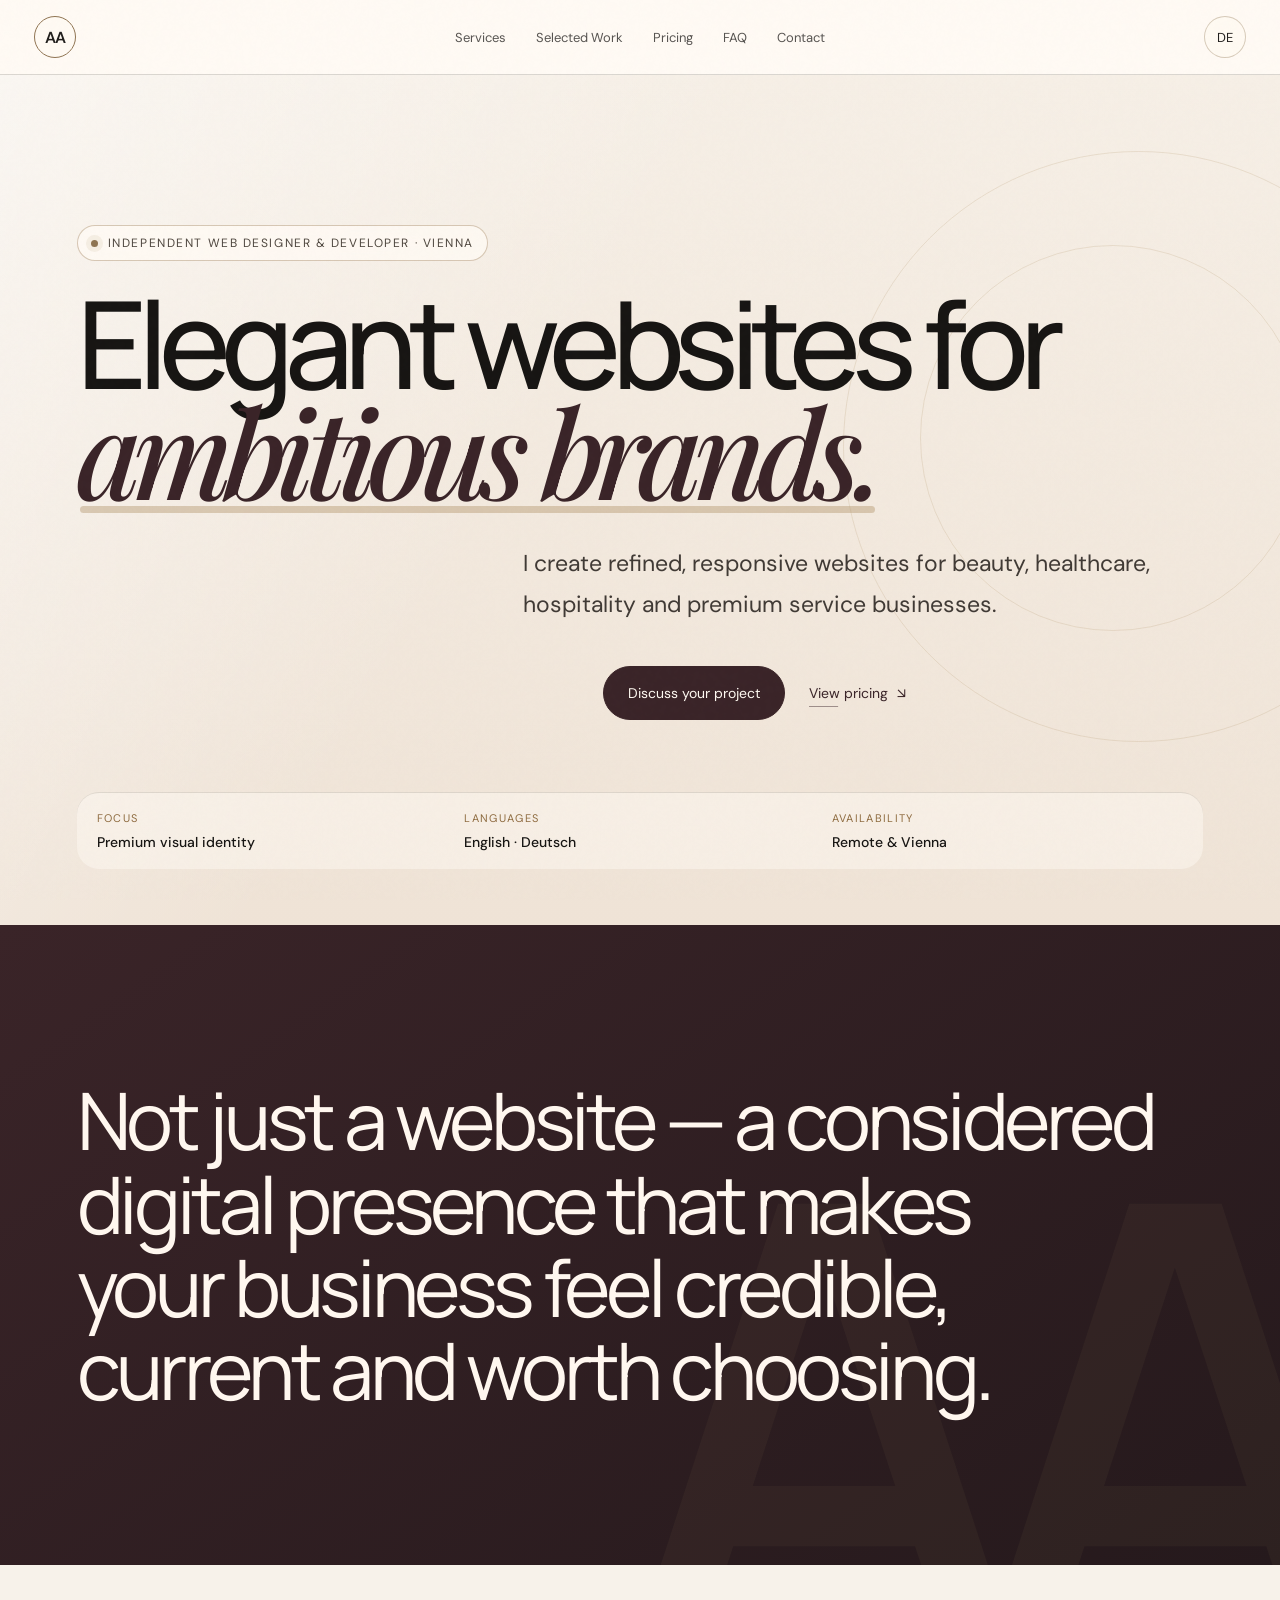
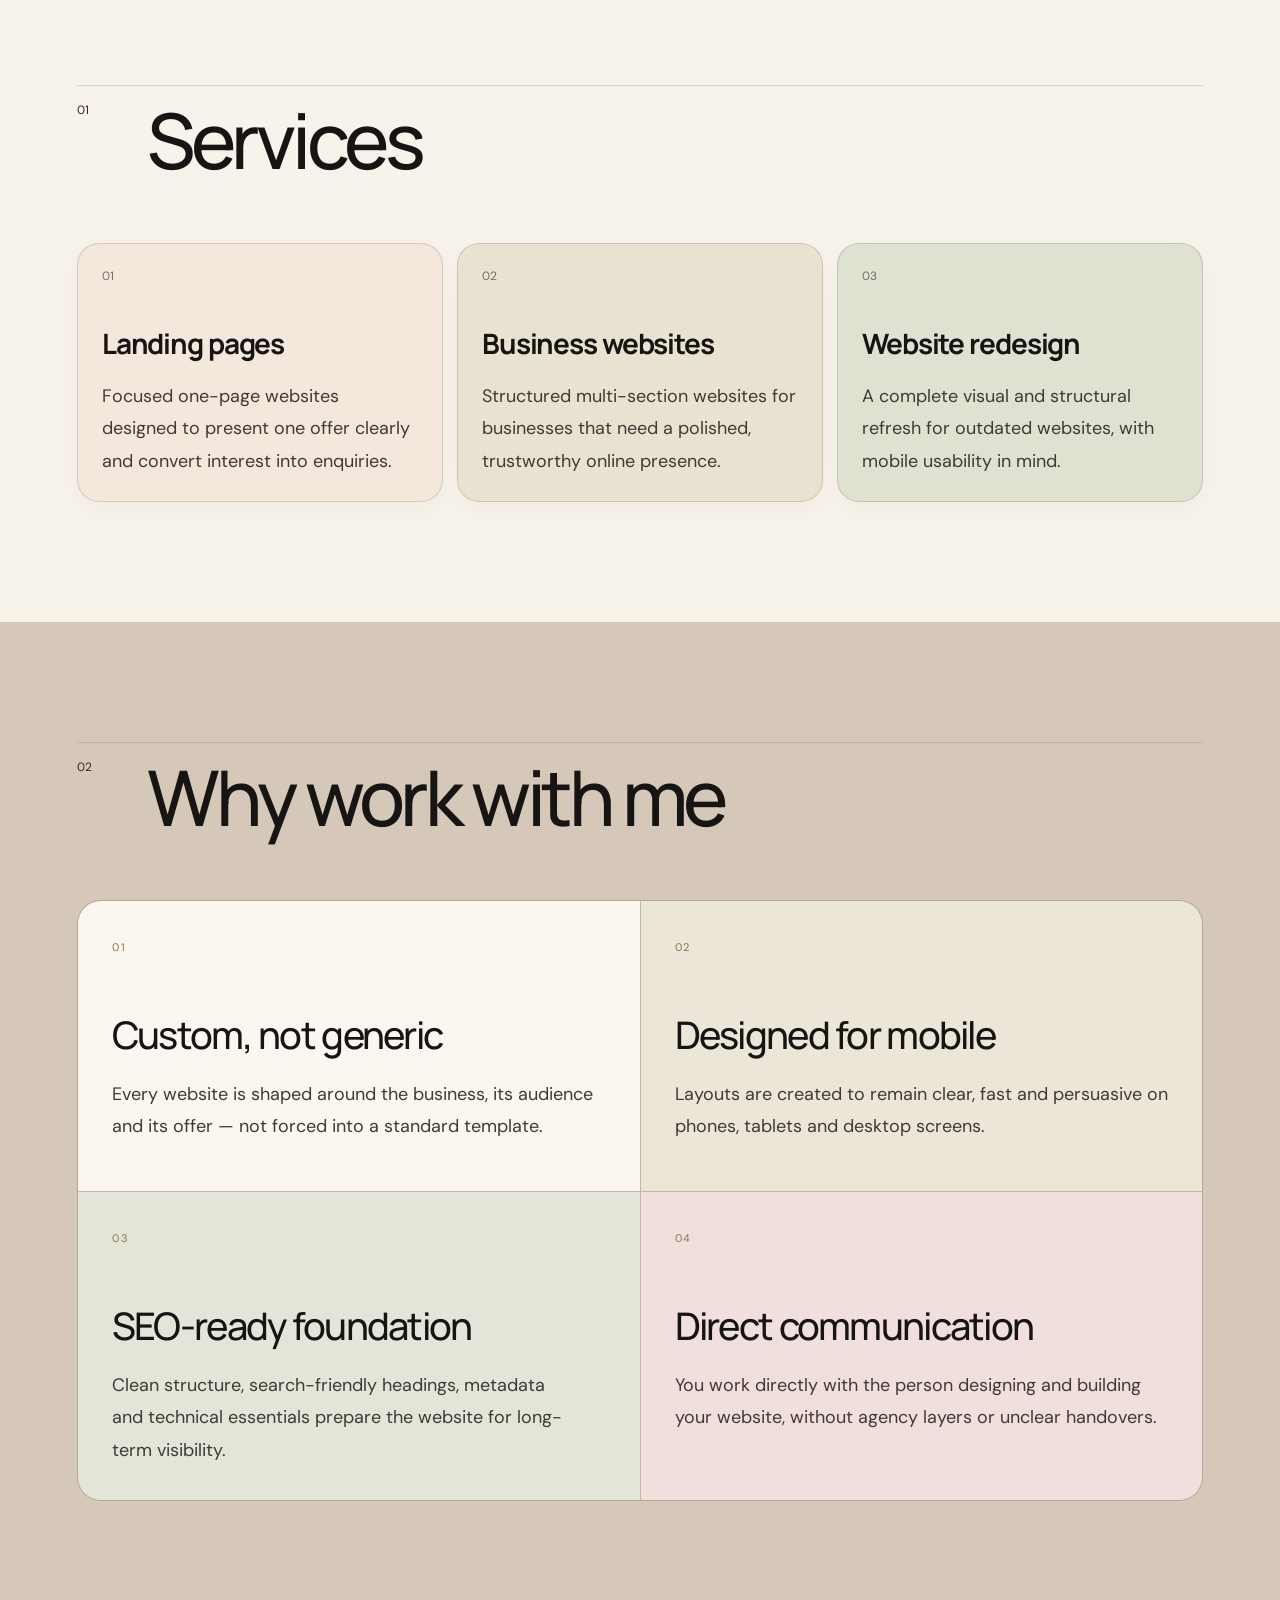
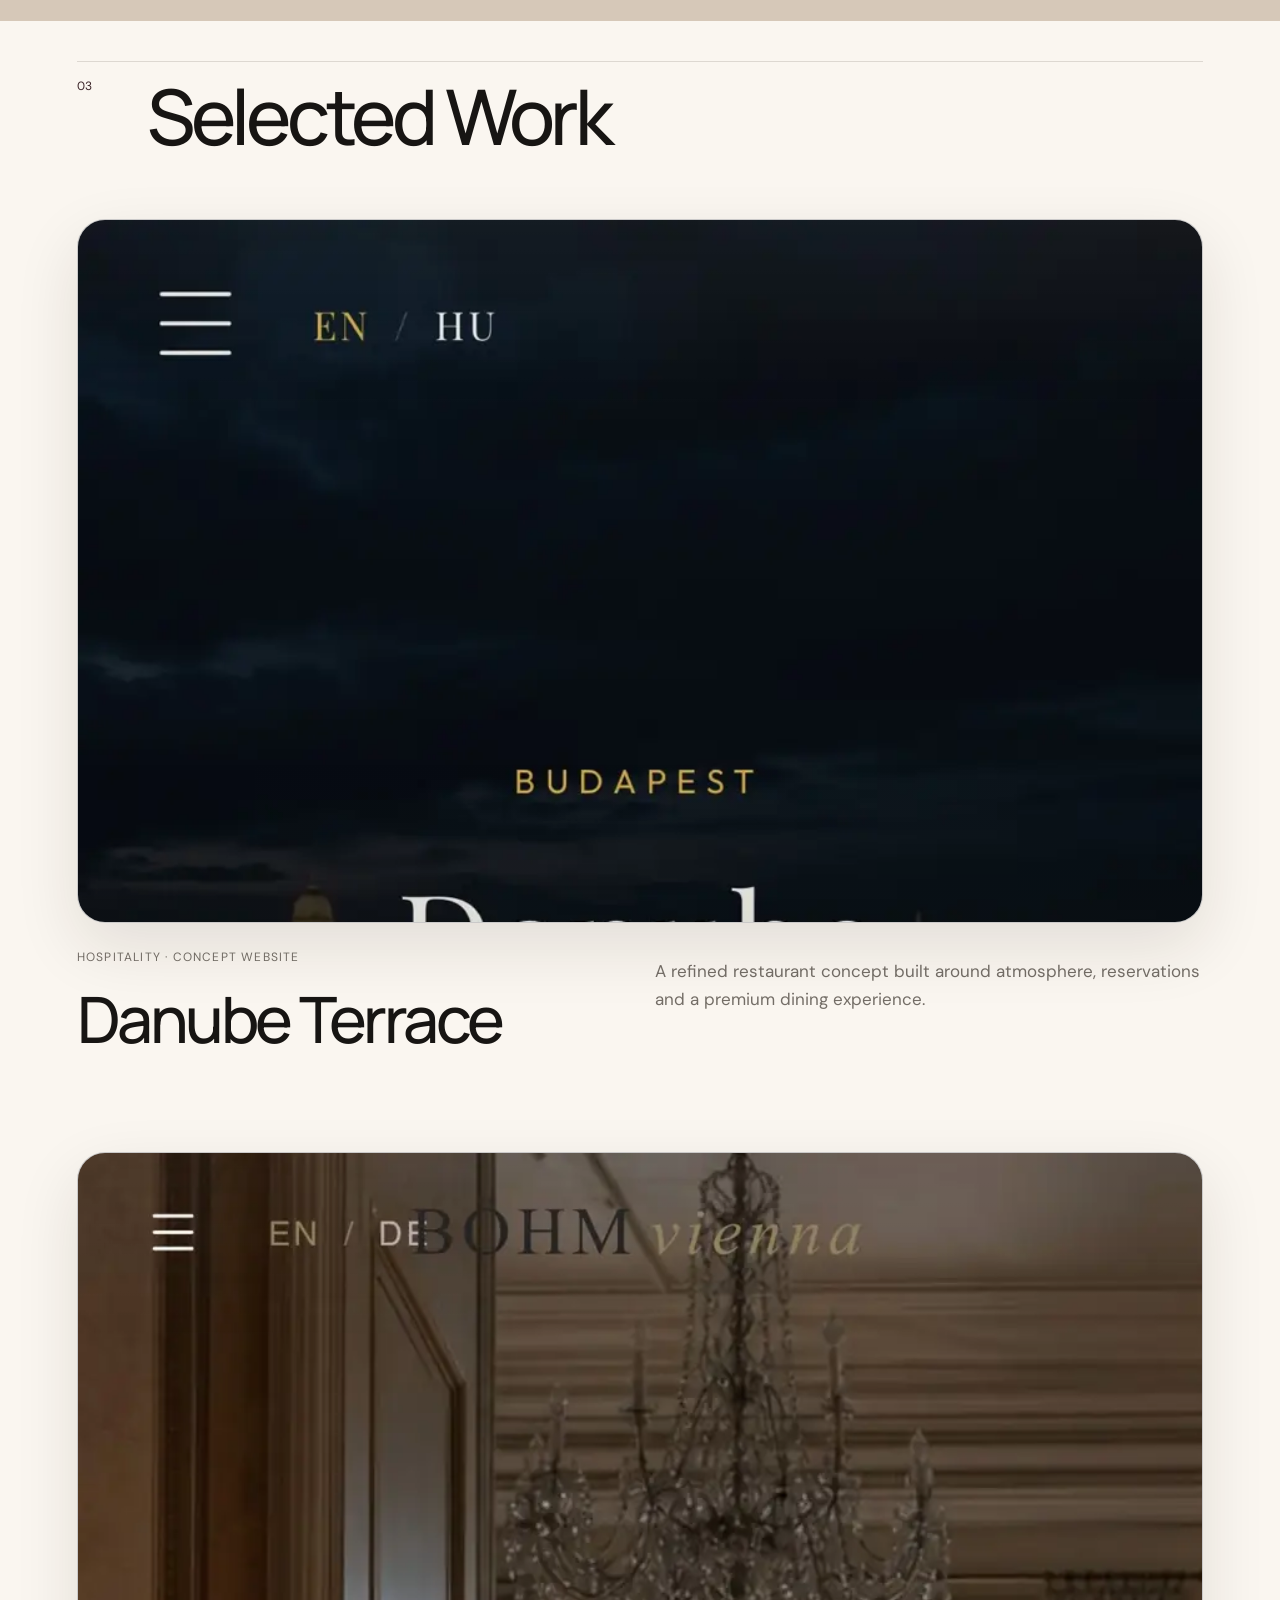
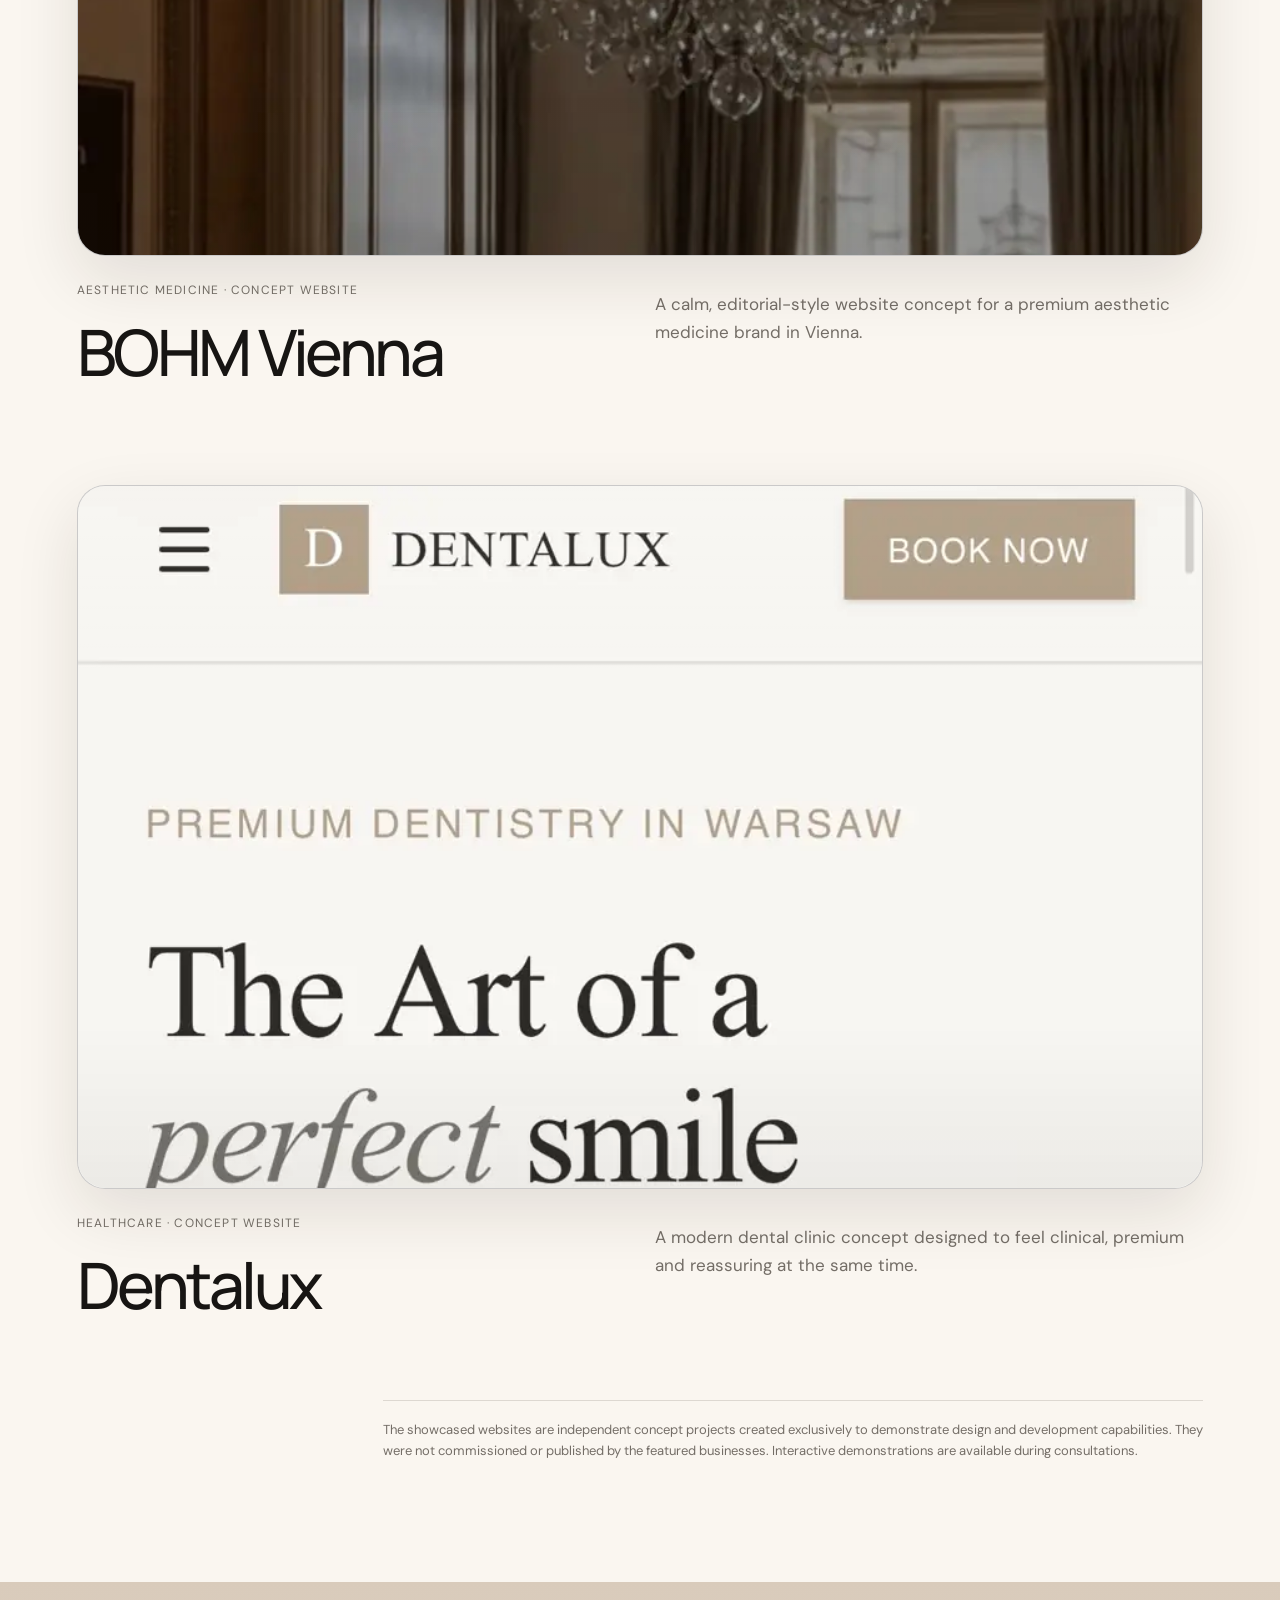
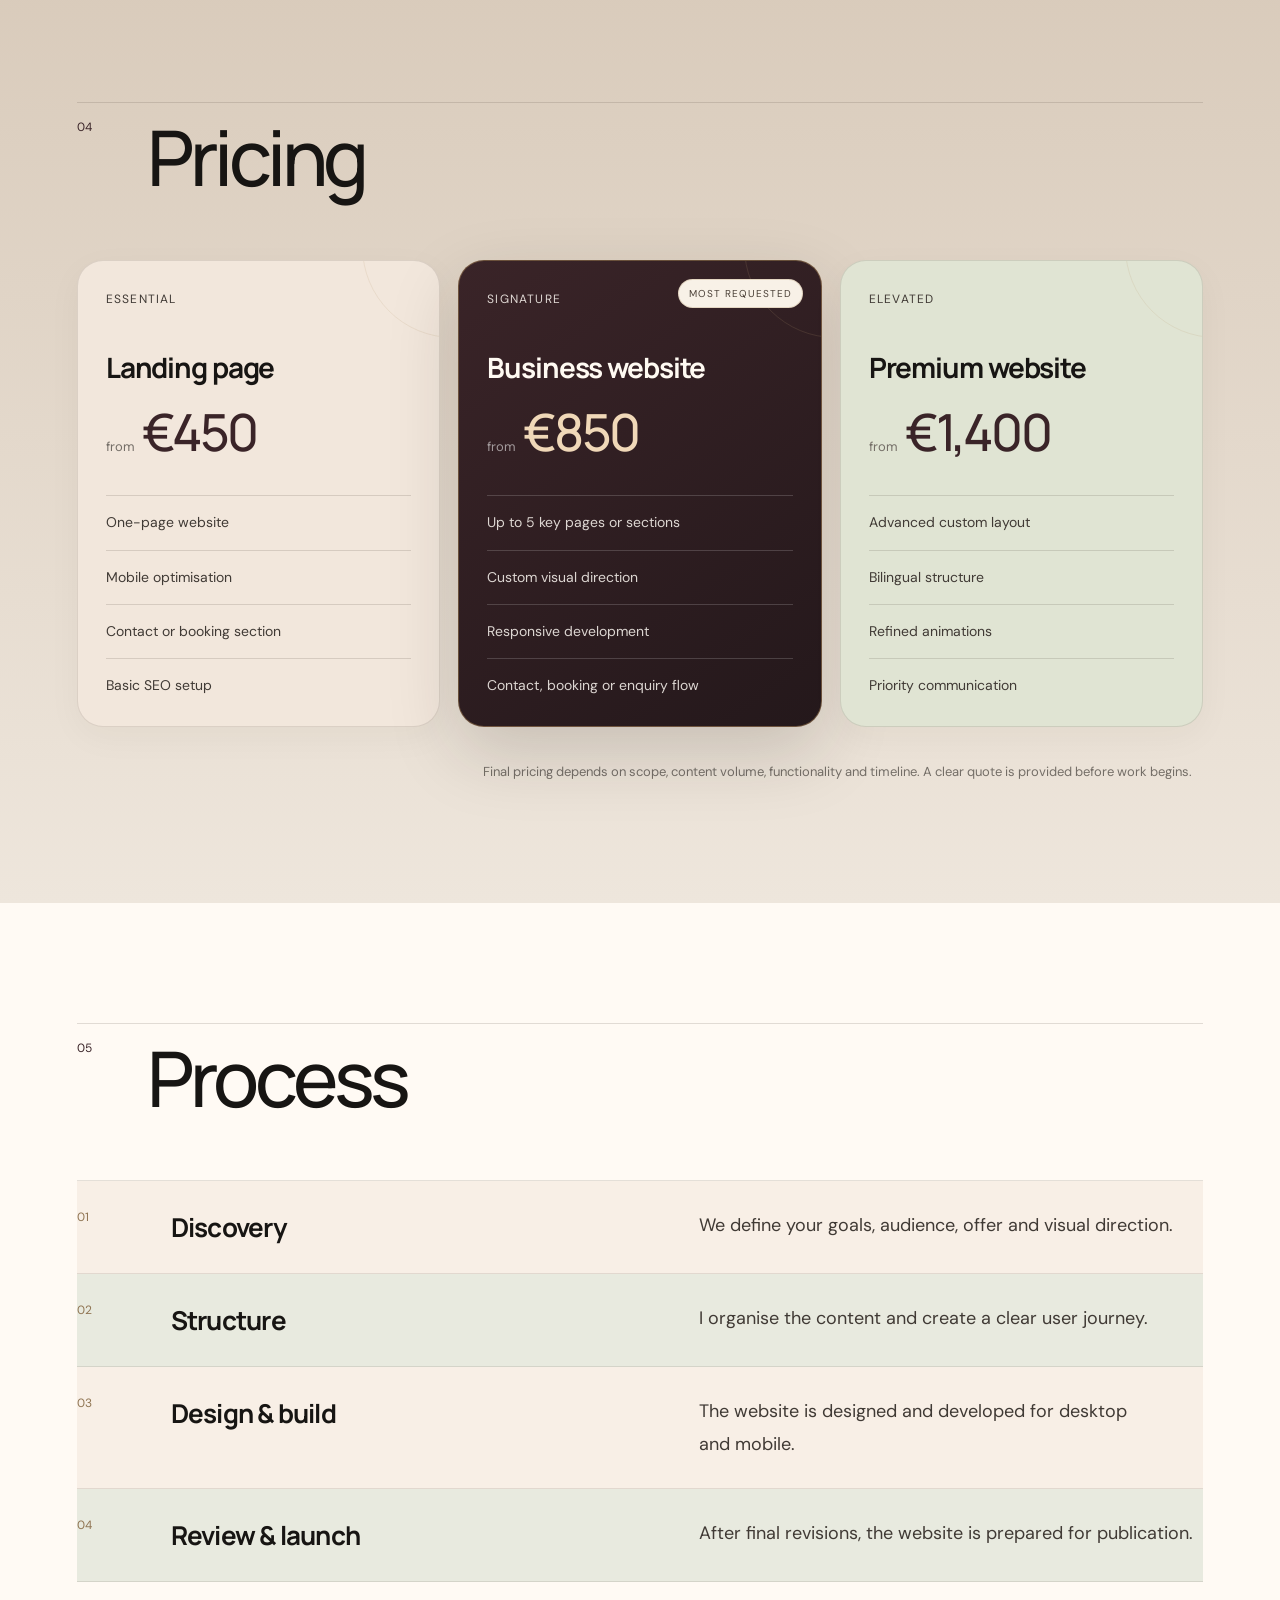
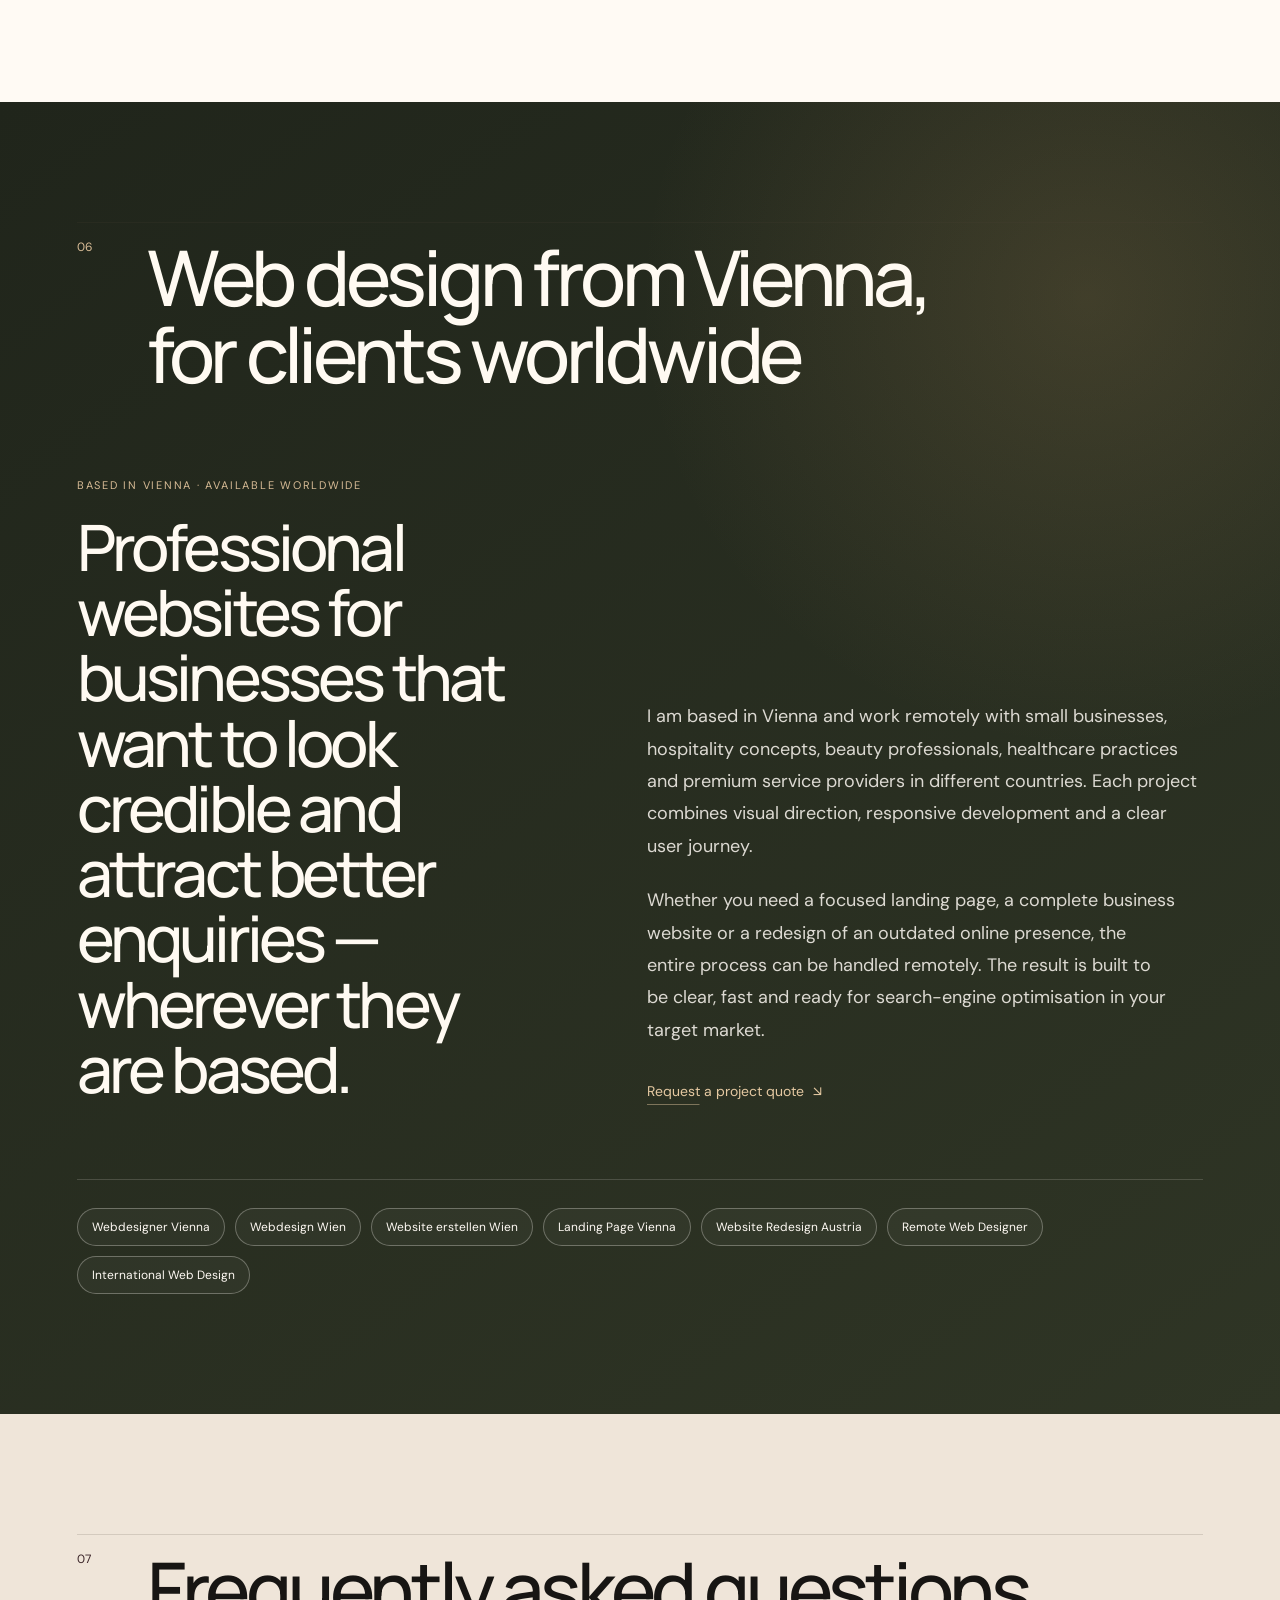
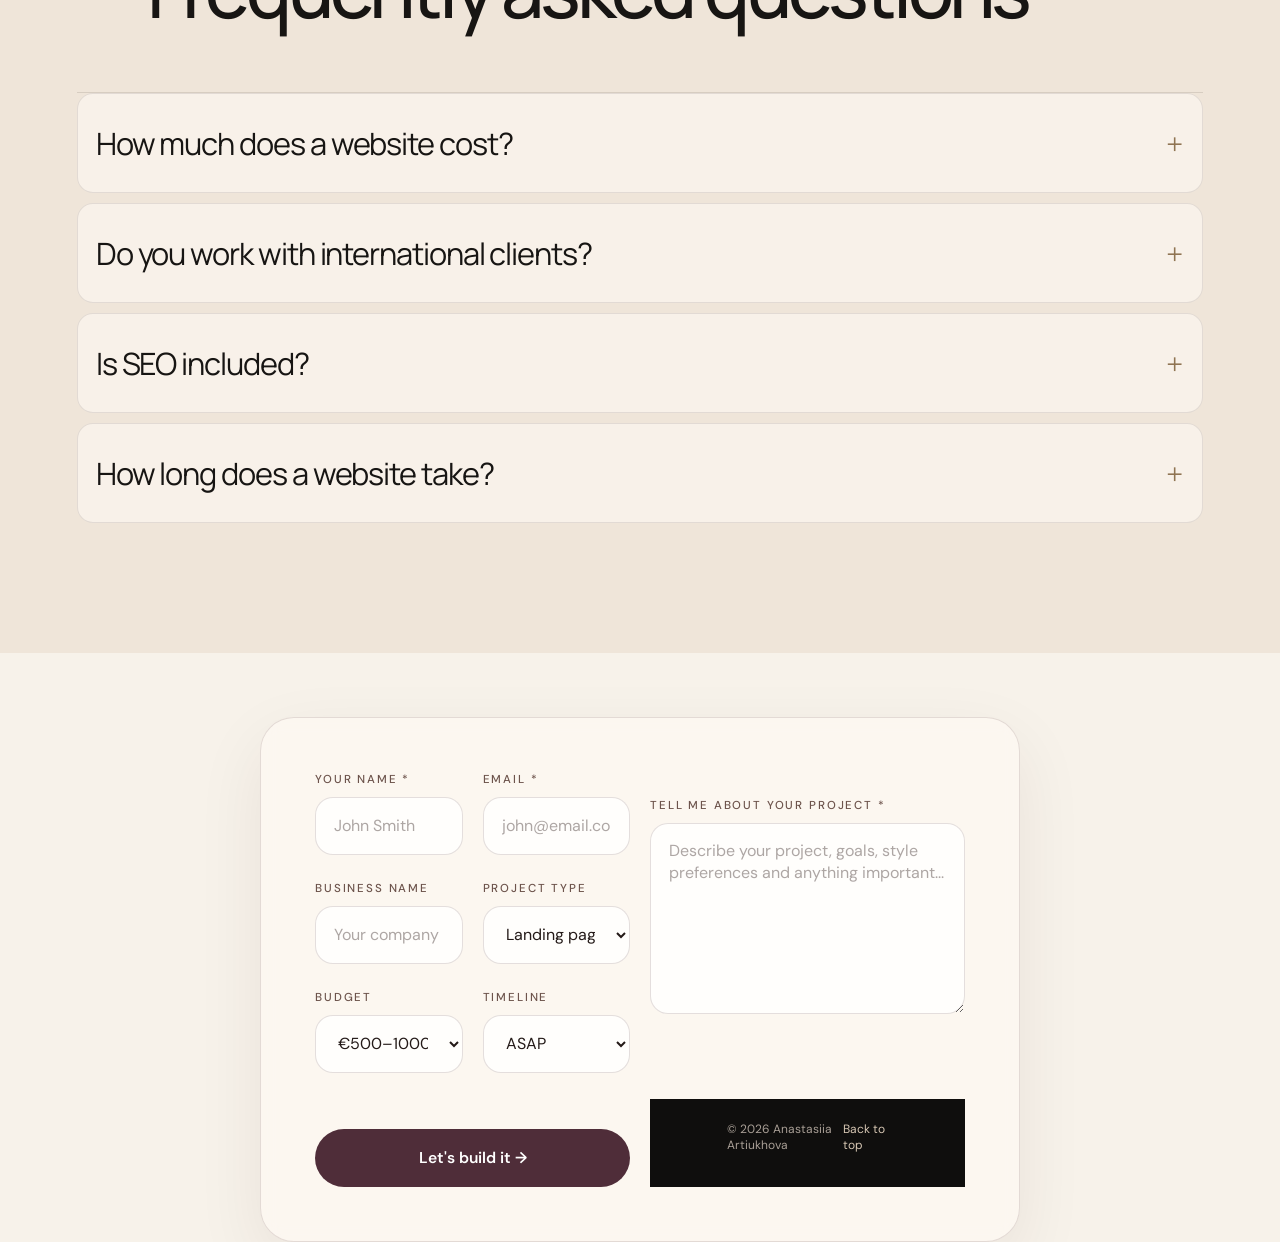
==== index.html @ 034c4f64 "Update favicon and apple-touch-icon links" ====
<!DOCTYPE html>
<html lang="en">
<head>
  <meta charset="UTF-8">
  <meta name="viewport" content="width=device-width, initial-scale=1.0">

  <title>Anastasiia Artiukhova — Web Designer & Developer</title>

  <meta
    name="description"
    content="Independent web designer and developer creating elegant landing pages, business websites and website redesigns for clients worldwide."
  >
  <link rel="canonical" href="https://anastasiiaartiukhova.com/">
   <link rel="icon" type="image/png" sizes="48x48" href="/C5405A5F-56C1-4DFD-A976-4DECEE183AC2.png">
<link rel="apple-touch-icon" sizes="180x180" href="/C5405A5F-56C1-4DFD-A976-4DECEE183AC2.png">
<meta property="og:type" content="website">
<meta property="og:url" content="https://anastasiiaartiukhova.com/">
<meta property="og:title" content="Anastasiia Artiukhova — Web Designer & Developer">
<meta property="og:description" content="Elegant websites for ambitious brands.">
<meta property="og:image" content="https://anastasiiaartiukhova.com/BA34025C-BF08-43CE-8E19-75D06B09D9A5.png">
<meta property="og:image:width" content="1200">
<meta property="og:image:height" content="630">

<meta name="twitter:card" content="summary_large_image">
<meta name="twitter:title" content="Anastasiia Artiukhova — Web Designer & Developer">
<meta name="twitter:description" content="Elegant websites for ambitious brands.">
<meta name="twitter:image" content="https://anastasiiaartiukhova.com/BA34025C-BF08-43CE-8E19-75D06B09D9A5.png">
  <!-- Google tag (gtag.js) -->
<script async src="https://www.googletagmanager.com/gtag/js?id=G-DL6DNPFMEH"></script>
<script>
  window.dataLayer = window.dataLayer || [];
  function gtag(){dataLayer.push(arguments);}
  gtag('js', new Date());

  gtag('config', 'G-DL6DNPFMEH');
</script>
  <script type="application/ld+json">
{
  "@context": "https://schema.org",
  "@type": "ProfessionalService",
  "name": "Anastasiia Artiukhova",
  "url": "https://anastasiiaartiukhova.com/",
  "image": "https://anastasiiaartiukhova.com/BA34025C-BF08-43CE-8E19-75D06B09D9A5.png",
  "description": "Independent web designer and developer creating elegant landing pages, business websites and website redesigns for clients worldwide.",
  "areaServed": [
    {
      "@type": "City",
      "name": "Vienna"
    },
    {
      "@type": "Country",
      "name": "Austria"
    },
    {
      "@type": "Place",
      "name": "Worldwide"
    }
  ],
  "serviceType": [
    "Web Design",
    "Web Development",
    "Landing Page Design",
    "Business Website Design",
    "Website Redesign"
  ],
  "sameAs": []
}
</script>
  <link rel="stylesheet" href="style.css">
</head>
<body>
  <div class="site-shell">
  <header class="topbar">
    <a class="brand" href="#top" aria-label="Back to top">AA</a>
    <nav class="nav" aria-label="Primary navigation">
      <a href="#services" data-en="Services" data-de="Leistungen">Services</a>
      <a href="#work" data-en="Selected Work" data-de="Ausgewählte Arbeiten">Selected Work</a>
      <a href="#pricing" data-en="Pricing" data-de="Preise">Pricing</a>
      <a class="nav-extra" href="#faq" data-en="FAQ" data-de="FAQ">FAQ</a>
      <a href="#contact" data-en="Contact" data-de="Kontakt">Contact</a>
    </nav>
    <button class="lang-switch" type="button" aria-label="Switch language">DE</button>
  </header>

  <main id="top">
    <section class="hero">
      <div class="hero-kicker"><span class="availability-dot" aria-hidden="true"></span><span data-en="Independent web designer & developer · Vienna" data-de="Unabhängige Webdesignerin & Entwicklerin · Wien">
        Independent web designer & developer · Vienna</span>
      </div>
      <h1>
        <span data-en="Elegant websites for" data-de="Elegante Websites für">Elegant websites for</span>
        <em data-en="ambitious brands." data-de="ambitionierte Marken.">ambitious brands.</em>
      </h1>
      <p class="hero-copy" data-en="I create refined, responsive websites for beauty, healthcare, hospitality and premium service businesses." data-de="Ich entwickle hochwertige, responsive Websites für Beauty, Gesundheit, Gastronomie und Premium-Dienstleistungen.">
        I create refined, responsive websites for beauty, healthcare, hospitality and premium service businesses.
      </p>
      <div class="hero-actions">
        <a class="button button-dark" href="https://wa.me/4368110832732" target="_blank" rel="noopener" data-en="Discuss your project" data-de="Projekt besprechen">Discuss your project</a>
        <a class="text-link" href="#pricing"><span data-en="View pricing" data-de="Preise ansehen">View pricing</span><span aria-hidden="true">↘</span></a>
      </div>

      <div class="hero-meta">
        <div><span data-en="Focus" data-de="Fokus">Focus</span><strong data-en="Premium visual identity" data-de="Premium-Markenauftritt">Premium visual identity</strong></div>
        <div><span data-en="Languages" data-de="Sprachen">Languages</span><strong>English · Deutsch</strong></div>
        <div><span data-en="Availability" data-de="Verfügbarkeit">Availability</span><strong data-en="Remote & Vienna" data-de="Remote & Wien">Remote & Vienna</strong></div>
      </div>
    </section>

    <section class="statement reveal">
      <p data-en="Not just a website — a considered digital presence that makes your business feel credible, current and worth choosing." data-de="Nicht nur eine Website – sondern ein durchdachter digitaler Auftritt, der Ihr Unternehmen glaubwürdig, modern und begehrenswert wirken lässt.">
        Not just a website — a considered digital presence that makes your business feel credible, current and worth choosing.
      </p>
    </section>

    <section id="services" class="section reveal">
      <div class="section-heading">
        <span>01</span>
        <h2 data-en="Services" data-de="Leistungen">Services</h2>
      </div>
      <div class="service-grid">
        <article>
          <div class="service-number">01</div>
          <h3 data-en="Landing pages" data-de="Landingpages">Landing pages</h3>
          <p data-en="Focused one-page websites designed to present one offer clearly and convert interest into enquiries." data-de="Fokussierte One-Page-Websites, die ein Angebot klar präsentieren und Interesse in Anfragen verwandeln.">
            Focused one-page websites designed to present one offer clearly and convert interest into enquiries.
          </p>
        </article>
        <article>
          <div class="service-number">02</div>
          <h3 data-en="Business websites" data-de="Unternehmenswebsites">Business websites</h3>
          <p data-en="Structured multi-section websites for businesses that need a polished, trustworthy online presence." data-de="Strukturierte Websites für Unternehmen, die einen professionellen und vertrauenswürdigen Online-Auftritt benötigen.">
            Structured multi-section websites for businesses that need a polished, trustworthy online presence.
          </p>
        </article>
        <article>
          <div class="service-number">03</div>
          <h3 data-en="Website redesign" data-de="Website-Redesign">Website redesign</h3>
          <p data-en="A complete visual and structural refresh for outdated websites, with mobile usability in mind." data-de="Eine vollständige visuelle und strukturelle Überarbeitung veralteter Websites – mit Fokus auf mobile Nutzung.">
            A complete visual and structural refresh for outdated websites, with mobile usability in mind.
          </p>
        </article>
      </div>
    </section>


    <section id="why" class="section trust-section reveal">
      <div class="section-heading">
        <span>02</span>
        <h2 data-en="Why work with me" data-de="Warum mit mir arbeiten">Why work with me</h2>
      </div>
      <div class="trust-grid">
        <article>
          <span>01</span>
          <h3 data-en="Custom, not generic" data-de="Individuell statt austauschbar">Custom, not generic</h3>
          <p data-en="Every website is shaped around the business, its audience and its offer — not forced into a standard template." data-de="Jede Website wird auf das Unternehmen, seine Zielgruppe und sein Angebot abgestimmt – statt in ein Standard-Template gepresst.">Every website is shaped around the business, its audience and its offer — not forced into a standard template.</p>
        </article>
        <article>
          <span>02</span>
          <h3 data-en="Designed for mobile" data-de="Für Mobilgeräte entwickelt">Designed for mobile</h3>
          <p data-en="Layouts are created to remain clear, fast and persuasive on phones, tablets and desktop screens." data-de="Layouts bleiben auf Smartphone, Tablet und Desktop klar, schnell und überzeugend.">Layouts are created to remain clear, fast and persuasive on phones, tablets and desktop screens.</p>
        </article>
        <article>
          <span>03</span>
          <h3 data-en="SEO-ready foundation" data-de="SEO-fähige Grundlage">SEO-ready foundation</h3>
          <p data-en="Clean structure, search-friendly headings, metadata and technical essentials prepare the website for long-term visibility." data-de="Klare Struktur, suchfreundliche Überschriften, Metadaten und technische Grundlagen bereiten die Website auf langfristige Sichtbarkeit vor.">Clean structure, search-friendly headings, metadata and technical essentials prepare the website for long-term visibility.</p>
        </article>
        <article>
          <span>04</span>
          <h3 data-en="Direct communication" data-de="Direkte Kommunikation">Direct communication</h3>
          <p data-en="You work directly with the person designing and building your website, without agency layers or unclear handovers." data-de="Sie arbeiten direkt mit der Person, die Ihre Website gestaltet und entwickelt – ohne Agenturwege oder unklare Übergaben.">You work directly with the person designing and building your website, without agency layers or unclear handovers.</p>
        </article>
      </div>
    </section>

    <section id="work" class="section projects-section reveal">
      <div class="section-heading">
        <span>03</span>
        <h2 data-en="Selected Work" data-de="Ausgewählte Arbeiten">Selected Work</h2>
      </div>

      <div class="project-list">
        <article class="project-card">
          <div class="project-image">
            <img src="[data-uri]" alt="Danube Terrace concept website preview" loading="lazy">
          </div>
          <div class="project-info">
            <div>
              <p class="project-type" data-en="Hospitality · Concept website" data-de="Gastronomie · Konzeptwebsite">Hospitality · Concept website</p>
              <h3>Danube Terrace</h3>
            </div>
            <p data-en="A refined restaurant concept built around atmosphere, reservations and a premium dining experience." data-de="Ein elegantes Restaurantkonzept mit Fokus auf Atmosphäre, Reservierungen und ein hochwertiges Gastronomieerlebnis.">
              A refined restaurant concept built around atmosphere, reservations and a premium dining experience.
            </p>
          </div>
        </article>

        <article class="project-card">
          <div class="project-image">
            <img src="[data-uri]" alt="BOHM Vienna concept website preview" loading="lazy">
          </div>
          <div class="project-info">
            <div>
              <p class="project-type" data-en="Aesthetic medicine · Concept website" data-de="Ästhetische Medizin · Konzeptwebsite">Aesthetic medicine · Concept website</p>
              <h3>BOHM Vienna</h3>
            </div>
            <p data-en="A calm, editorial-style website concept for a premium aesthetic medicine brand in Vienna." data-de="Ein ruhiges, redaktionelles Website-Konzept für eine Premium-Marke im Bereich ästhetische Medizin in Wien.">
              A calm, editorial-style website concept for a premium aesthetic medicine brand in Vienna.
            </p>
          </div>
        </article>

        <article class="project-card">
          <div class="project-image">
            <img src="[data-uri]" alt="Dentalux concept website preview" loading="lazy">
          </div>
          <div class="project-info">
            <div>
              <p class="project-type" data-en="Healthcare · Concept website" data-de="Gesundheit · Konzeptwebsite">Healthcare · Concept website</p>
              <h3>Dentalux</h3>
            </div>
            <p data-en="A modern dental clinic concept designed to feel clinical, premium and reassuring at the same time." data-de="Ein modernes Zahnklinik-Konzept, das zugleich professionell, hochwertig und vertrauenswürdig wirkt.">
              A modern dental clinic concept designed to feel clinical, premium and reassuring at the same time.
            </p>
          </div>
        </article>
      </div>

      <p class="concept-note" data-en="The showcased websites are independent concept projects created exclusively to demonstrate design and development capabilities. They were not commissioned or published by the featured businesses. Interactive demonstrations are available during consultations." data-de="Die gezeigten Websites sind unabhängige Konzeptprojekte, die ausschließlich zur Demonstration von Design- und Entwicklungsfähigkeiten erstellt wurden. Sie wurden weder von den dargestellten Unternehmen beauftragt noch veröffentlicht. Interaktive Demonstrationen sind im Beratungsgespräch verfügbar.">
        The showcased websites are independent concept projects created exclusively to demonstrate design and development capabilities. They were not commissioned or published by the featured businesses. Interactive demonstrations are available during consultations.
      </p>
    </section>

    <section id="pricing" class="section pricing-section reveal">
      <div class="section-heading">
        <span>04</span>
        <h2 data-en="Pricing" data-de="Preise">Pricing</h2>
      </div>
      <div class="pricing-grid">
        <article class="price-card">
          <p data-en="Essential" data-de="Essential">Essential</p>
          <h3 data-en="Landing page" data-de="Landingpage">Landing page</h3>
          <div class="price"><span data-en="from" data-de="ab">from</span> <strong>€450</strong></div>
          <ul>
            <li data-en="One-page website" data-de="One-Page-Website">One-page website</li>
            <li data-en="Mobile optimisation" data-de="Mobile Optimierung">Mobile optimisation</li>
            <li data-en="Contact or booking section" data-de="Kontakt- oder Buchungsbereich">Contact or booking section</li>
            <li data-en="Basic SEO setup" data-de="Grundlegende SEO-Einrichtung">Basic SEO setup</li>
          </ul>
        </article>

        <article class="price-card featured">
          <div class="recommended" data-en="Most requested" data-de="Am beliebtesten">Most requested</div>
          <p data-en="Signature" data-de="Signature">Signature</p>
          <h3 data-en="Business website" data-de="Unternehmenswebsite">Business website</h3>
          <div class="price"><span data-en="from" data-de="ab">from</span> <strong>€850</strong></div>
          <ul>
            <li data-en="Up to 5 key pages or sections" data-de="Bis zu 5 Hauptseiten oder Bereiche">Up to 5 key pages or sections</li>
            <li data-en="Custom visual direction" data-de="Individuelle visuelle Gestaltung">Custom visual direction</li>
            <li data-en="Responsive development" data-de="Responsive Entwicklung">Responsive development</li>
            <li data-en="Contact, booking or enquiry flow" data-de="Kontakt-, Buchungs- oder Anfrageprozess">Contact, booking or enquiry flow</li>
          </ul>
        </article>

        <article class="price-card">
          <p data-en="Elevated" data-de="Elevated">Elevated</p>
          <h3 data-en="Premium website" data-de="Premium-Website">Premium website</h3>
          <div class="price"><span data-en="from" data-de="ab">from</span> <strong>€1,400</strong></div>
          <ul>
            <li data-en="Advanced custom layout" data-de="Fortgeschrittenes individuelles Layout">Advanced custom layout</li>
            <li data-en="Bilingual structure" data-de="Zweisprachige Struktur">Bilingual structure</li>
            <li data-en="Refined animations" data-de="Hochwertige Animationen">Refined animations</li>
            <li data-en="Priority communication" data-de="Priorisierte Kommunikation">Priority communication</li>
          </ul>
        </article>
      </div>
      <p class="pricing-note" data-en="Final pricing depends on scope, content volume, functionality and timeline. A clear quote is provided before work begins." data-de="Der endgültige Preis hängt von Umfang, Inhaltsmenge, Funktionen und Zeitplan ab. Vor Projektbeginn erhalten Sie ein klares Angebot.">
        Final pricing depends on scope, content volume, functionality and timeline. A clear quote is provided before work begins.
      </p>
    </section>

    <section class="section process-section reveal">
      <div class="section-heading">
        <span>05</span>
        <h2 data-en="Process" data-de="Ablauf">Process</h2>
      </div>
      <div class="process-list">
        <div><span>01</span><h3 data-en="Discovery" data-de="Kennenlernen">Discovery</h3><p data-en="We define your goals, audience, offer and visual direction." data-de="Wir definieren Ziele, Zielgruppe, Angebot und visuelle Richtung.">We define your goals, audience, offer and visual direction.</p></div>
        <div><span>02</span><h3 data-en="Structure" data-de="Struktur">Structure</h3><p data-en="I organise the content and create a clear user journey." data-de="Ich strukturiere die Inhalte und entwickle eine klare Nutzerführung.">I organise the content and create a clear user journey.</p></div>
        <div><span>03</span><h3 data-en="Design & build" data-de="Design & Umsetzung">Design & build</h3><p data-en="The website is designed and developed for desktop and mobile." data-de="Die Website wird für Desktop und Mobile gestaltet und umgesetzt.">The website is designed and developed for desktop and mobile.</p></div>
        <div><span>04</span><h3 data-en="Review & launch" data-de="Abstimmung & Launch">Review & launch</h3><p data-en="After final revisions, the website is prepared for publication." data-de="Nach den finalen Anpassungen wird die Website zur Veröffentlichung vorbereitet.">After final revisions, the website is prepared for publication.</p></div>
      </div>
    </section>


    <section id="vienna" class="section local-seo-section reveal">
      <div class="section-heading">
        <span>06</span>
        <h2 data-en="Web design from Vienna, for clients worldwide" data-de="Webdesign aus Wien – für Kunden weltweit">Web design from Vienna, for clients worldwide</h2>
      </div>
      <div class="local-seo-layout">
        <div class="local-seo-intro">
          <p class="eyebrow" data-en="Based in Vienna · Available worldwide" data-de="In Wien ansässig · Weltweit verfügbar">Based in Vienna · Available worldwide</p>
          <h3 data-en="Professional websites for businesses that want to look credible and attract better enquiries — wherever they are based." data-de="Professionelle Websites für Unternehmen, die glaubwürdig auftreten und bessere Anfragen gewinnen möchten – unabhängig vom Standort.">Professional websites for businesses that want to look credible and attract better enquiries — wherever they are based.</h3>
        </div>
        <div class="local-seo-copy">
          <p data-en="I am based in Vienna and work remotely with small businesses, hospitality concepts, beauty professionals, healthcare practices and premium service providers in different countries. Each project combines visual direction, responsive development and a clear user journey." data-de="Ich bin in Wien ansässig und arbeite remote mit kleinen Unternehmen, Gastronomiekonzepten, Beauty-Professionals, Gesundheitspraxen und hochwertigen Dienstleistern in verschiedenen Ländern. Jedes Projekt verbindet visuelle Gestaltung, responsive Entwicklung und eine klare Nutzerführung.">I am based in Vienna and work remotely with small businesses, hospitality concepts, beauty professionals, healthcare practices and premium service providers in different countries. Each project combines visual direction, responsive development and a clear user journey.</p>
          <p data-en="Whether you need a focused landing page, a complete business website or a redesign of an outdated online presence, the entire process can be handled remotely. The result is built to be clear, fast and ready for search-engine optimisation in your target market." data-de="Ob fokussierte Landingpage, vollständige Unternehmenswebsite oder Redesign eines veralteten Online-Auftritts: Der gesamte Prozess kann remote umgesetzt werden. Das Ergebnis wird klar, schnell und für Suchmaschinenoptimierung in Ihrem Zielmarkt vorbereitet.">Whether you need a focused landing page, a complete business website or a redesign of an outdated online presence, the entire process can be handled remotely. The result is built to be clear, fast and ready for search-engine optimisation in your target market.</p>
          <a class="text-link local-link" href="#contact"><span data-en="Request a project quote" data-de="Projektangebot anfragen">Request a project quote</span><span aria-hidden="true">↘</span></a>
        </div>
      </div>
      <div class="keyword-services" aria-label="Web design services in Vienna">
        <span>Webdesigner Vienna</span>
        <span>Webdesign Wien</span>
        <span>Website erstellen Wien</span>
        <span>Landing Page Vienna</span>
        <span>Website Redesign Austria</span>
        <span>Remote Web Designer</span>
        <span>International Web Design</span>
      </div>
    </section>


    <section id="faq" class="section faq-section reveal">
      <div class="section-heading">
        <span>07</span>
        <h2 data-en="Frequently asked questions" data-de="Häufige Fragen">Frequently asked questions</h2>
      </div>
      <div class="faq-list">
        <details>
          <summary data-en="How much does a website cost?" data-de="Wie viel kostet eine Website?">How much does a website cost?</summary>
          <p data-en="A focused landing page starts from €450, a business website from €850 and a more advanced premium website from €1,400. The final quote depends on content, functionality and timeline." data-de="Eine fokussierte Landingpage beginnt bei 450 €, eine Unternehmenswebsite bei 850 € und eine umfangreichere Premium-Website bei 1.400 €. Das endgültige Angebot hängt von Inhalt, Funktionen und Zeitplan ab.">A focused landing page starts from €450, a business website from €850 and a more advanced premium website from €1,400. The final quote depends on content, functionality and timeline.</p>
        </details>
        <details>
          <summary data-en="Do you work with international clients?" data-de="Arbeiten Sie mit internationalen Kunden?">Do you work with international clients?</summary>
          <p data-en="Yes. I am based in Vienna, but the full design and development process can be handled remotely for clients worldwide. Communication is available in English and German." data-de="Ja. Ich bin in Wien ansässig, aber der gesamte Design- und Entwicklungsprozess kann für Kunden weltweit remote umgesetzt werden. Die Kommunikation ist auf Englisch und Deutsch möglich.">Yes. I am based in Vienna, but the full design and development process can be handled remotely for clients worldwide. Communication is available in English and German.</p>
        </details>
        <details>
          <summary data-en="Is SEO included?" data-de="Ist SEO enthalten?">Is SEO included?</summary>
          <p data-en="Every project includes an SEO-ready technical foundation: semantic structure, metadata, mobile optimisation and basic indexing files. Ongoing content strategy, link building and paid advertising are separate services." data-de="Jedes Projekt enthält eine SEO-fähige technische Grundlage: semantische Struktur, Metadaten, mobile Optimierung und grundlegende Indexierungsdateien. Laufende Content-Strategie, Linkaufbau und bezahlte Werbung sind separate Leistungen.">Every project includes an SEO-ready technical foundation: semantic structure, metadata, mobile optimisation and basic indexing files. Ongoing content strategy, link building and paid advertising are separate services.</p>
        </details>
        <details>
          <summary data-en="How long does a website take?" data-de="Wie lange dauert eine Website?">How long does a website take?</summary>
          <p data-en="A landing page commonly takes around one to three weeks. Larger websites take longer depending on feedback speed, content readiness and required functionality." data-de="Eine Landingpage dauert üblicherweise etwa ein bis drei Wochen. Größere Websites benötigen je nach Feedback, vorbereiteten Inhalten und Funktionen mehr Zeit.">A landing page commonly takes around one to three weeks. Larger websites take longer depending on feedback speed, content readiness and required functionality.</p>
        </details>
      </div>
    </section>

  <form
  id="contact-form"
  class="contact-form"
  action="https://api.web3forms.com/submit"
  method="POST"
>
  <input
    type="hidden"
    name="access_key"
    value="0352c931-7728-42ca-be35-4b68d6af90b8"
  >

  <input
    type="hidden"
    name="subject"
    value="New enquiry from anastasiiaartiukhova.com"
  >

  <input
    type="hidden"
    name="from_name"
    value="Anastasiia Artiukhova Portfolio"
  >

  <input
    type="checkbox"
    name="botcheck"
    style="display:none"
  >

  <div class="form-grid">

  <div class="form-grid">

    <div class="field">
      <label>Your name *</label>
      <input
        type="text"
        name="name"
        placeholder="John Smith"
        required
      >
    </div>

    <div class="field">
      <label>Email *</label>
      <input
        type="email"
        name="email"
        placeholder="john@email.com"
        required
      >
    </div>

    <div class="field">
      <label>Business name</label>
      <input
        type="text"
        name="company"
        placeholder="Your company"
      >
    </div>

    <div class="field">
      <label>Project type</label>
      <select name="project_type">

        <option>Landing page</option>

        <option>Business website</option>

        <option>Website redesign</option>

        <option>Premium website</option>

        <option>Other</option>

      </select>
    </div>

    <div class="field">
      <label>Budget</label>

      <select name="budget">

        <option>€500–1000</option>

        <option>€1000–2500</option>

        <option>€2500–5000</option>

        <option>€5000+</option>

        <option>Not sure yet</option>

      </select>
    </div>

    <div class="field">
      <label>Timeline</label>

      <select name="timeline">

        <option>ASAP</option>

        <option>Within 1 month</option>

        <option>1–3 months</option>

        <option>Flexible</option>

      </select>

    </div>

  </div>

  <div class="field field-full">

    <label>Tell me about your project *</label>

    <textarea
      name="message"
      rows="7"
      placeholder="Describe your project, goals, style preferences and anything important..."
      required
    ></textarea>

  </div>

  <button
    class="submit-btn"
    type="submit"
  >
    Let's build it →
  </button>

</form>

  <footer>
    <span>© 2026 Anastasiia Artiukhova</span>
    <a href="#top" data-en="Back to top" data-de="Nach oben">Back to top</a>
  </footer>
</div>
<script src="script.js"></script>
</body>
</html>
---- style.css ----
@import url('https://fonts.googleapis.com/css2?family=DM+Sans:wght@400;500;600&family=Manrope:wght@400;500;600&family=Playfair+Display:ital,wght@1,500&display=swap');

:root {
  --bg: #f2efe9;
  --paper: #f8f6f1;
  --ink: #141414;
  --muted: #69665f;
  --line: rgba(20, 20, 20, 0.16);
  --dark: #151513;
  --radius: 28px;
}

* { box-sizing: border-box; }
html { scroll-behavior: smooth; }
body {
  margin: 0;
  background: var(--bg);
  color: var(--ink);
  font-family: "DM Sans", sans-serif;
  -webkit-font-smoothing: antialiased;
}
a { color: inherit; text-decoration: none; }
img { display: block; width: 100%; }
button, a { -webkit-tap-highlight-color: transparent; }

.site-shell { overflow: hidden; }
.topbar {
  position: relative;
  display: grid;
  grid-template-columns: 1fr auto 1fr;
  align-items: center;
  padding: 18px 34px;
  background: rgba(242, 239, 233, 0.84);
  border-bottom: 1px solid transparent;
  backdrop-filter: blur(18px);
  transition: border-color .3s ease;
}
.topbar.scrolled { border-color: var(--line); }
.brand {
  width: 42px;
  height: 42px;
  display: grid;
  place-items: center;
  border: 1px solid var(--ink);
  border-radius: 50%;
  font-weight: 600;
  letter-spacing: -.04em;
}
.nav { display: flex; gap: 30px; font-size: 13px; }
.nav a { opacity: .72; transition: opacity .2s ease; }
.nav a:hover { opacity: 1; }
.lang-switch {
  justify-self: end;
  border: 0;
  background: transparent;
  font: inherit;
  font-size: 13px;
  cursor: pointer;
}

.hero {
  min-height: 100svh;
  padding: 150px 6vw 56px;
  display: flex;
  flex-direction: column;
  justify-content: flex-end;
}
.hero-kicker {
  margin-bottom: 28px;
  color: var(--muted);
  font-size: 12px;
  letter-spacing: .13em;
  text-transform: uppercase;
}
.hero h1 {
  max-width: 1100px;
  margin: 0;
  font-family: "Manrope", sans-serif;
  font-size: clamp(58px, 9.5vw, 142px);
  font-weight: 500;
  letter-spacing: -.075em;
  line-height: .88;
}
.hero h1 span, .hero h1 em { display: block; }
.hero h1 em {
  font-family: "Playfair Display", serif;
  font-weight: 500;
}
.hero-copy {
  max-width: 600px;
  margin: 40px 0 0 auto;
  color: var(--muted);
  font-size: clamp(17px, 2vw, 23px);
  line-height: 1.55;
}
.hero-actions {
  display: flex;
  align-items: center;
  gap: 24px;
  margin: 40px 0 0 auto;
  width: min(600px, 100%);
}
.button {
  display: inline-flex;
  justify-content: center;
  align-items: center;
  min-height: 54px;
  padding: 0 24px;
  border-radius: 999px;
  font-size: 14px;
  transition: transform .2s ease, opacity .2s ease;
}
.button:active { transform: scale(.98); }
.button-dark { background: var(--dark); color: white; }
.text-link { border-bottom: 1px solid currentColor; font-size: 14px; }

.hero-meta {
  display: grid;
  grid-template-columns: repeat(3, 1fr);
  gap: 16px;
  margin-top: 72px;
  padding-top: 18px;
  border-top: 1px solid var(--line);
}
.hero-meta div { display: flex; flex-direction: column; gap: 8px; }
.hero-meta span { color: var(--muted); font-size: 11px; text-transform: uppercase; letter-spacing: .12em; }
.hero-meta strong { font-size: 14px; font-weight: 500; }

.statement {
  padding: 12vw 6vw;
  background: var(--dark);
  color: white;
}
.statement p {
  max-width: 1200px;
  margin: 0;
  font-family: "Manrope", sans-serif;
  font-size: clamp(38px, 6.2vw, 88px);
  line-height: 1.05;
  letter-spacing: -.055em;
}

.section { padding: 120px 6vw; }
.section-heading {
  display: grid;
  grid-template-columns: 70px 1fr;
  align-items: start;
  margin-bottom: 58px;
  padding-top: 16px;
  border-top: 1px solid var(--line);
}
.section-heading span { color: var(--muted); font-size: 12px; }
.section-heading h2 {
  margin: 0;
  font-family: "Manrope", sans-serif;
  font-size: clamp(40px, 6vw, 78px);
  font-weight: 500;
  letter-spacing: -.055em;
  line-height: 1;
}

.service-grid {
  display: grid;
  grid-template-columns: repeat(3, 1fr);
  gap: 16px;
}
.service-grid article {
  min-height: auto;
  padding: 24px;
  display: flex;
  flex-direction: column;
  background: var(--paper);
  border-radius: var(--radius);
}
.service-number { margin-bottom: 40px; color: var(--muted); font-size: 12px; }
.service-grid h3 {
  margin: 0 0 18px;
  font-family: "Manrope", sans-serif;
  font-size: 28px;
  letter-spacing: -.04em;
}
.service-grid p { margin: 0; color: var(--muted); line-height: 1.65; }

.projects-section { padding-top: 40px; }
.project-list { display: grid; gap: 90px; }
.project-card { display: grid; gap: 26px; }
.project-image {
  overflow: hidden;
  background: #ddd;
  border-radius: var(--radius);
  aspect-ratio: 16 / 10;
}
.project-image img {
  height: 100%;
  object-fit: cover;
  object-position: top;
  transition: transform .8s cubic-bezier(.2,.7,.2,1);
}
.project-card:hover img { transform: scale(1.025); }
.project-info {
  display: grid;
  grid-template-columns: 1fr 1fr;
  gap: 30px;
}
.project-type { margin: 0 0 10px; color: var(--muted); font-size: 12px; text-transform: uppercase; letter-spacing: .1em; }
.project-info h3 {
  margin: 0;
  font-family: "Manrope", sans-serif;
  font-size: clamp(34px, 5vw, 66px);
  font-weight: 500;
  letter-spacing: -.055em;
}
.project-info > p { margin: 8px 0 0; color: var(--muted); font-size: 17px; line-height: 1.65; }
.concept-note {
  max-width: 820px;
  margin: 72px 0 0 auto;
  padding-top: 18px;
  border-top: 1px solid var(--line);
  color: var(--muted);
  font-size: 13px;
  line-height: 1.65;
}

.pricing-section { background: var(--paper); }
.pricing-grid {
  display: grid;
  grid-template-columns: repeat(3, 1fr);
  gap: 16px;
}
.price-card {
  position: relative;
  padding: 28px;
  border: 1px solid var(--line);
  border-radius: var(--radius);
}
.price-card.featured { background: var(--dark); color: white; border-color: var(--dark); }
.recommended {
  position: absolute;
  top: 18px;
  right: 18px;
  padding: 7px 10px;
  border-radius: 999px;
  background: white;
  color: var(--dark);
  font-size: 10px;
  text-transform: uppercase;
  letter-spacing: .1em;
}
.price-card > p { margin: 0 0 46px; color: var(--muted); font-size: 12px; text-transform: uppercase; letter-spacing: .1em; }
.featured > p { color: rgba(255,255,255,.58); }
.price-card h3 { margin: 0; font-family: "Manrope", sans-serif; font-size: 28px; letter-spacing: -.04em; }
.price { margin: 16px 0 34px; font-size: 22px; }
.price-card ul { list-style: none; margin: 0; padding: 0; display: grid; gap: 14px; }
.price-card li { padding-top: 14px; border-top: 1px solid var(--line); color: var(--muted); font-size: 14px; }
.featured li { color: rgba(255,255,255,.72); border-color: rgba(255,255,255,.17); }
.pricing-note { max-width: 720px; margin: 34px 0 0 auto; color: var(--muted); font-size: 13px; line-height: 1.65; }

.process-list { border-top: 1px solid var(--line); }
.process-list > div {
  display: grid;
  grid-template-columns: 70px 1fr 1fr;
  gap: 24px;
  padding: 28px 0;
  border-bottom: 1px solid var(--line);
}
.process-list span { color: var(--muted); font-size: 12px; }
.process-list h3 { margin: 0; font-family: "Manrope", sans-serif; font-size: 26px; letter-spacing: -.03em; }
.process-list p { margin: 0; color: var(--muted); line-height: 1.6; }

.contact-section {
  padding: 130px 6vw 80px;
  background: var(--dark);
  color: white;
}
.contact-section > p { margin: 0 0 24px; color: rgba(255,255,255,.58); }
.contact-section h2 {
  max-width: 1000px;
  margin: 0;
  font-family: "Manrope", sans-serif;
  font-size: clamp(52px, 8vw, 116px);
  font-weight: 500;
  letter-spacing: -.07em;
  line-height: .95;
}
.contact-actions { display: flex; gap: 12px; margin-top: 48px; }
.button-light { background: white; color: var(--dark); }
.button-outline-light { border: 1px solid rgba(255,255,255,.4); color: white; }
.contact-details {
  display: flex;
  justify-content: space-between;
  gap: 18px;
  margin-top: 110px;
  padding-top: 18px;
  border-top: 1px solid rgba(255,255,255,.2);
  color: rgba(255,255,255,.62);
  font-size: 13px;
}
footer {
  display: flex;
  justify-content: space-between;
  padding: 22px 6vw;
  background: var(--dark);
  color: rgba(255,255,255,.52);
  font-size: 12px;
}

.reveal,
.reveal.visible {
  opacity: 1;
  transform: none;
  transition: none;
}

@media (max-width: 820px) {
  .topbar { grid-template-columns: 1fr auto; padding: 14px 18px; }
  .nav { display: none; }
  .hero { padding: 130px 20px 34px; min-height: 96svh; }
  .hero h1 { font-size: clamp(54px, 17vw, 84px); }
  .hero-copy, .hero-actions { margin-left: 0; }
  .hero-actions { align-items: flex-start; flex-direction: column; }
  .hero-meta { grid-template-columns: 1fr; gap: 20px; }
  .statement, .section, .contact-section { padding-left: 20px; padding-right: 20px; }
  .statement { padding-top: 100px; padding-bottom: 100px; }
  .section { padding-top: 64px; padding-bottom: 64px; }
  .section-heading { grid-template-columns: 42px 1fr; }
  .service-grid, .pricing-grid { grid-template-columns: 1fr; }
  .service-grid article {
    min-height: auto;
    padding: 24px;
  }
  .project-list { gap: 64px; }
  .project-image { aspect-ratio: 4 / 5; }
  .project-info { grid-template-columns: 1fr; }
  .process-list > div { grid-template-columns: 38px 1fr; }
  .process-list p { grid-column: 2; }
  .contact-actions { flex-direction: column; }
  .contact-details { flex-direction: column; margin-top: 80px; }
  footer { gap: 18px; flex-direction: column; }
}

@media (prefers-reduced-motion: reduce) {
  * { scroll-behavior: auto !important; }
  .reveal { opacity: 1; transform: none; transition: none; }
}

/* =========================================================
   PORTFOLIO V2 â premium polish
   Project cards are intentionally untouched.
   ========================================================= */

:root {
  --ease-premium: cubic-bezier(.22, .72, .18, 1);
  --shadow-soft: 0 18px 60px rgba(20, 20, 20, .07);
}

::selection {
  background: var(--ink);
  color: var(--paper);
}

body::before {
  content: "";
  position: fixed;
  inset: 0;
  pointer-events: none;
  z-index: 100;
  opacity: .035;
  background-image:
    url("data:image/svg+xml,%3Csvg viewBox='0 0 160 160' xmlns='http://www.w3.org/2000/svg'%3E%3Cfilter id='n'%3E%3CfeTurbulence type='fractalNoise' baseFrequency='.85' numOctaves='3' stitchTiles='stitch'/%3E%3C/filter%3E%3Crect width='100%25' height='100%25' filter='url(%23n)' opacity='.65'/%3E%3C/svg%3E");
}

.topbar {
  padding-top: 16px;
  padding-bottom: 16px;
  transition:
    padding .35s var(--ease-premium),
    background .35s ease,
    border-color .35s ease;
}

.topbar.scrolled {
  padding-top: 11px;
  padding-bottom: 11px;
  background: rgba(242, 239, 233, .93);
}

.brand {
  transition:
    background .3s ease,
    color .3s ease,
    transform .3s var(--ease-premium);
}

.brand:hover {
  background: var(--ink);
  color: var(--paper);
  transform: rotate(-7deg);
}

.nav a {
  position: relative;
  padding: 7px 0;
}

.nav a::after {
  content: "";
  position: absolute;
  right: 0;
  bottom: 2px;
  left: 0;
  height: 1px;
  background: currentColor;
  transform: scaleX(0);
  transform-origin: right;
  transition: transform .35s var(--ease-premium);
}

.nav a:hover::after {
  transform: scaleX(1);
  transform-origin: left;
}

.lang-switch {
  min-width: 42px;
  min-height: 42px;
  border: 1px solid var(--line);
  border-radius: 999px;
  transition:
    background .25s ease,
    color .25s ease,
    border-color .25s ease;
}

.lang-switch:hover {
  background: var(--ink);
  color: var(--paper);
  border-color: var(--ink);
}

.hero {
  position: relative;
  isolation: isolate;
}

.hero::before {
  content: "";
  position: absolute;
  z-index: -1;
  width: min(46vw, 680px);
  aspect-ratio: 1;
  top: 9%;
  right: -12%;
  border: 1px solid rgba(20, 20, 20, .09);
  border-radius: 50%;
}

.hero::after {
  content: "";
  position: absolute;
  z-index: -1;
  width: min(30vw, 420px);
  aspect-ratio: 1;
  top: 20%;
  right: -2%;
  border: 1px solid rgba(20, 20, 20, .07);
  border-radius: 50%;
}

.hero-kicker {
  display: inline-flex;
  align-items: center;
  gap: 10px;
  width: fit-content;
  padding: 9px 13px;
  border: 1px solid var(--line);
  border-radius: 999px;
  background: rgba(248, 246, 241, .45);
  backdrop-filter: blur(10px);
}

.availability-dot {
  width: 7px;
  height: 7px;
  flex: 0 0 auto;
  border-radius: 50%;
  background: currentColor;
  box-shadow: 0 0 0 5px rgba(20, 20, 20, .06);
  animation: availabilityPulse 2.4s ease-in-out infinite;
}

@keyframes availabilityPulse {
  50% { box-shadow: 0 0 0 8px rgba(20, 20, 20, 0); }
}

.hero h1 {
  text-wrap: balance;
  animation: heroIn .9s var(--ease-premium) both;
}

.hero h1 em {
  position: relative;
  width: fit-content;
}

.hero h1 em::after {
  content: "";
  position: absolute;
  right: 0;
  bottom: -.08em;
  left: .03em;
  height: .055em;
  border-radius: 999px;
  background: currentColor;
  opacity: .22;
  transform: scaleX(0);
  transform-origin: left;
  animation: lineDraw .9s .55s var(--ease-premium) forwards;
}

.hero-copy {
  animation: heroIn .9s .12s var(--ease-premium) both;
}

.hero-actions {
  animation: heroIn .9s .2s var(--ease-premium) both;
}

.hero-meta {
  animation: heroIn .9s .3s var(--ease-premium) both;
}

@keyframes heroIn {
  from { opacity: 0; transform: translateY(22px); }
  to { opacity: 1; transform: none; }
}

@keyframes lineDraw {
  to { transform: scaleX(1); }
}

.button {
  position: relative;
  overflow: hidden;
  border: 1px solid transparent;
  transition:
    transform .3s var(--ease-premium),
    box-shadow .3s ease,
    background .3s ease,
    color .3s ease;
}

.button::after {
  content: "";
  position: absolute;
  width: 110px;
  height: 110px;
  left: -120px;
  top: 50%;
  border-radius: 50%;
  background: rgba(255,255,255,.14);
  transform: translateY(-50%);
  transition: left .55s var(--ease-premium);
}

.button:hover {
  transform: translateY(-3px);
  box-shadow: var(--shadow-soft);
}

.button:hover::after {
  left: calc(100% + 12px);
}

.text-link {
  display: inline-flex;
  align-items: center;
  gap: 9px;
  border: 0;
}

.text-link::after {
  content: "";
  position: absolute;
}

.text-link span:last-child {
  transition: transform .3s var(--ease-premium);
}

.text-link:hover span:last-child {
  transform: translate(4px, 4px);
}

.statement {
  position: relative;
  overflow: hidden;
}

.statement::after {
  content: "AA";
  position: absolute;
  right: -.04em;
  bottom: -.25em;
  color: rgba(255,255,255,.025);
  font-family: "Manrope", sans-serif;
  font-size: min(48vw, 680px);
  font-weight: 600;
  letter-spacing: -.12em;
  line-height: 1;
  pointer-events: none;
}

.statement p {
  position: relative;
  z-index: 1;
  text-wrap: balance;
}

.section-heading h2 {
  text-wrap: balance;
}

.service-grid article {
  position: relative;
  overflow: hidden;
  border: 1px solid transparent;
  transition:
    transform .4s var(--ease-premium),
    border-color .35s ease,
    box-shadow .4s ease;
}

.service-grid article::after {
  content: "â";
  position: absolute;
  right: 24px;
  bottom: 22px;
  opacity: 0;
  transform: translate(-5px, 5px);
  transition:
    opacity .3s ease,
    transform .35s var(--ease-premium);
}

.service-grid article:hover {
  transform: translateY(-7px);
  border-color: var(--line);
  box-shadow: var(--shadow-soft);
}

.service-grid article:hover::after {
  opacity: .55;
  transform: none;
}

.pricing-section {
  position: relative;
}

.price-card {
  overflow: hidden;
  min-height: 430px;
  display: flex;
  flex-direction: column;
  transition:
    transform .4s var(--ease-premium),
    box-shadow .4s ease,
    border-color .35s ease;
}

.price-card::before {
  content: "";
  position: absolute;
  width: 180px;
  aspect-ratio: 1;
  right: -105px;
  top: -105px;
  border: 1px solid currentColor;
  border-radius: 50%;
  opacity: .08;
  transition: transform .6s var(--ease-premium);
}

.price-card:hover {
  transform: translateY(-8px);
  box-shadow: var(--shadow-soft);
  border-color: rgba(20,20,20,.28);
}

.price-card:hover::before {
  transform: scale(1.18);
}

.price-card > p {
  margin-bottom: 38px;
}

.price-card h3 {
  max-width: 90%;
}

.price {
  display: flex;
  align-items: baseline;
  gap: 7px;
  margin: 20px 0 38px;
  color: var(--muted);
  font-size: 13px;
}

.price strong {
  color: var(--ink);
  font-family: "Manrope", sans-serif;
  font-size: clamp(35px, 4vw, 54px);
  font-weight: 500;
  letter-spacing: -.055em;
  line-height: 1;
}

.featured .price {
  color: rgba(255,255,255,.55);
}

.featured .price strong {
  color: white;
}

.price-card ul {
  margin-top: auto;
}

.recommended {
  border: 1px solid rgba(20,20,20,.08);
}

.process-list > div {
  transition:
    padding-left .35s var(--ease-premium),
    background .3s ease;
}

.process-list > div:hover {
  padding-left: 16px;
  background: rgba(248,246,241,.5);
}

.contact-section {
  position: relative;
  overflow: hidden;
}

.contact-section::after {
  content: "";
  position: absolute;
  width: min(52vw, 720px);
  aspect-ratio: 1;
  right: -18%;
  bottom: -50%;
  border: 1px solid rgba(255,255,255,.09);
  border-radius: 50%;
  pointer-events: none;
}

.contact-section h2 {
  position: relative;
  z-index: 1;
  text-wrap: balance;
}

.button-light:hover {
  background: #ece8df;
}

.button-outline-light:hover {
  background: white;
  color: var(--dark);
  border-color: white;
}

.contact-details a {
  position: relative;
}

.contact-details a::after {
  content: "";
  position: absolute;
  right: 0;
  bottom: -4px;
  left: 0;
  height: 1px;
  background: currentColor;
  transform: scaleX(0);
  transform-origin: right;
  transition: transform .3s var(--ease-premium);
}

.contact-details a:hover::after {
  transform: scaleX(1);
  transform-origin: left;
}

footer a {
  transition: color .25s ease;
}

footer a:hover {
  color: white;
}

/* Safe entrance animation: never hides content or creates blank sections. */
.section-heading,
.service-grid,
.pricing-grid,
.process-list,
.contact-section > p,
.contact-section h2,
.contact-actions,
.contact-details {
  animation: softEnter .8s var(--ease-premium) both;
  animation-timeline: view();
  animation-range: entry 0% entry 35%;
}

@keyframes softEnter {
  from { opacity: .25; transform: translateY(18px); }
  to { opacity: 1; transform: none; }
}

@media (prefers-reduced-motion: reduce) {
  *,
  *::before,
  *::after {
    scroll-behavior: auto !important;
    animation-duration: .001ms !important;
    animation-iteration-count: 1 !important;
    transition-duration: .001ms !important;
  }
}

@media (max-width: 820px) {
  .topbar {
    background: rgba(242, 239, 233, .9);
  }

  .lang-switch {
    min-width: 44px;
    min-height: 44px;
  }

  .hero::before {
    width: 92vw;
    right: -58%;
    top: 12%;
  }

  .hero::after {
    width: 62vw;
    right: -40%;
    top: 20%;
  }

  .hero-kicker {
    max-width: 100%;
    font-size: 10px;
    line-height: 1.4;
  }

  .hero h1 em::after {
    bottom: -.12em;
  }

  .service-grid article:hover,
  .price-card:hover,
  .button:hover {
    transform: none;
    box-shadow: none;
  }

  .price-card {
    min-height: 0;
  }

  .process-list > div:hover {
    padding-left: 0;
    background: transparent;
  }

  .contact-section::after {
    width: 120vw;
    right: -75%;
    bottom: -28%;
  }
}

@supports not (animation-timeline: view()) {
  .section-heading,
  .service-grid,
  .pricing-grid,
  .process-list,
  .contact-section > p,
  .contact-section h2,
  .contact-actions,
  .contact-details {
    animation: none;
  }
}

/* =========================================================
   SEO / CONVERSION SECTIONS
   Project cards remain untouched.
   ========================================================= */

.trust-section {
  background: var(--paper);
}

.trust-grid {
  display: grid;
  grid-template-columns: repeat(2, minmax(0, 1fr));
  border-top: 1px solid var(--line);
  border-left: 1px solid var(--line);
}

.trust-grid article {
  min-height: 270px;
  padding: 34px;
  border-right: 1px solid var(--line);
  border-bottom: 1px solid var(--line);
}

.trust-grid article > span,
.local-seo-section .eyebrow {
  color: var(--muted);
  font-size: 11px;
  letter-spacing: .16em;
  text-transform: uppercase;
}

.trust-grid h3 {
  margin: 52px 0 18px;
  font-family: "Manrope", sans-serif;
  font-size: clamp(25px, 3vw, 38px);
  font-weight: 500;
  letter-spacing: -.045em;
}

.trust-grid p {
  max-width: 500px;
  margin: 0;
  color: var(--muted);
  font-size: 16px;
  line-height: 1.7;
}

.local-seo-section {
  background: var(--paper);
}

.local-seo-layout {
  display: grid;
  grid-template-columns: minmax(0, .9fr) minmax(0, 1.1fr);
  gap: clamp(50px, 9vw, 140px);
  padding: 10px 0 78px;
}

.local-seo-intro h3 {
  margin: 22px 0 0;
  font-family: "Manrope", sans-serif;
  font-size: clamp(34px, 5vw, 66px);
  font-weight: 500;
  letter-spacing: -.06em;
  line-height: 1.02;
}

.local-seo-copy {
  align-self: end;
}

.local-seo-copy p {
  margin: 0 0 22px;
  color: var(--muted);
  font-size: 17px;
  line-height: 1.78;
}

.local-link {
  margin-top: 14px;
}

.keyword-services {
  display: flex;
  flex-wrap: wrap;
  gap: 10px;
  padding-top: 28px;
  border-top: 1px solid var(--line);
}

.keyword-services span {
  padding: 10px 14px;
  border: 1px solid var(--line);
  border-radius: 999px;
  color: var(--muted);
  font-size: 12px;
}

.faq-section {
  background: var(--bg);
}

.faq-list {
  border-top: 1px solid var(--line);
}

.faq-list details {
  border-bottom: 1px solid var(--line);
}

.faq-list summary {
  position: relative;
  padding: 28px 62px 28px 0;
  cursor: pointer;
  list-style: none;
  font-family: "Manrope", sans-serif;
  font-size: clamp(21px, 2.4vw, 31px);
  letter-spacing: -.035em;
}

.faq-list summary::-webkit-details-marker {
  display: none;
}

.faq-list summary::after {
  content: "+";
  position: absolute;
  right: 2px;
  top: 50%;
  transform: translateY(-50%);
  color: var(--muted);
  font-size: 30px;
  font-weight: 300;
  transition: transform .3s ease;
}

.faq-list details[open] summary::after {
  transform: translateY(-50%) rotate(45deg);
}

.faq-list p {
  max-width: 780px;
  margin: -4px 0 30px;
  color: var(--muted);
  font-size: 16px;
  line-height: 1.72;
}

@media (max-width: 1080px) {
  .nav-extra { display: none; }
}

@media (max-width: 820px) {
  .trust-grid,
  .local-seo-layout {
    grid-template-columns: 1fr;
  }

  .trust-grid article {
    min-height: 0;
    padding: 28px 24px;
  }

  .trust-grid h3 {
    margin-top: 34px;
  }

  .local-seo-layout {
    gap: 38px;
    padding-bottom: 52px;
  }

  .local-seo-intro h3 {
    font-size: clamp(34px, 11vw, 50px);
  }

  .keyword-services {
    gap: 8px;
  }

  .keyword-services span {
    font-size: 10px;
  }

  .faq-list summary {
    padding: 23px 48px 23px 0;
  }
}

/* =========================================================
   WARM EDITORIAL LUXURY â readability redesign
   Replaces the two-colour look with porcelain, cream,
   greige, champagne and deep chocolate.
   Project cards and their image sizing remain untouched.
   ========================================================= */

:root {
  --bg: #f4f0e9;
  --paper: #fbf8f3;
  --ink: #22201e;
  --muted: #746e67;
  --line: rgba(78, 67, 56, 0.17);
  --dark: #1c1a18;
  --radius: 28px;

  --cream: #fffaf2;
  --greige: #e7ded2;
  --greige-soft: #eee7de;
  --champagne: #b59a72;
  --champagne-deep: #8f7452;
  --chocolate: #29231f;
  --chocolate-soft: #3b332d;
  --white-soft: #fffdf9;

  --shadow-soft: 0 24px 70px rgba(55, 43, 32, 0.08);
  --shadow-card: 0 16px 45px rgba(55, 43, 32, 0.07);
}

html {
  background: var(--bg);
}

body {
  background:
    radial-gradient(circle at 85% 4%, rgba(181, 154, 114, 0.12), transparent 27rem),
    var(--bg);
  color: var(--ink);
}

body::before {
  opacity: 0.022;
}

.topbar {
  border-color: rgba(78, 67, 56, 0.14);
  background: rgba(244, 240, 233, 0.88);
  box-shadow: 0 8px 35px rgba(55, 43, 32, 0.035);
}

.topbar.scrolled {
  background: rgba(251, 248, 243, 0.95);
  border-color: rgba(78, 67, 56, 0.18);
}

.brand {
  border-color: var(--champagne-deep);
  color: var(--ink);
  background: rgba(255, 250, 242, 0.55);
}

.brand:hover {
  background: var(--chocolate);
  border-color: var(--chocolate);
  color: var(--cream);
}

.nav a {
  color: #413b36;
}

.nav a::after {
  background: var(--champagne-deep);
}

.lang-switch {
  border-color: rgba(143, 116, 82, 0.36);
  color: var(--ink);
  background: rgba(255, 250, 242, 0.58);
}

.lang-switch:hover {
  background: var(--chocolate);
  border-color: var(--chocolate);
  color: var(--cream);
}

.hero {
  min-height: min(880px, 92vh);
  background:
    linear-gradient(125deg, rgba(255, 250, 242, 0.62), rgba(244, 240, 233, 0.2)),
    var(--bg);
}

.hero::before,
.hero::after {
  border-color: rgba(181, 154, 114, 0.22);
}

.hero-kicker {
  border-color: rgba(143, 116, 82, 0.28);
  background: rgba(255, 250, 242, 0.7);
  color: #62584f;
}

.availability-dot {
  background: var(--champagne-deep);
  box-shadow: 0 0 0 5px rgba(181, 154, 114, 0.12);
}

.hero h1 {
  max-width: 1050px;
  color: var(--ink);
}

.hero h1 em {
  color: var(--champagne-deep);
}

.hero h1 em::after {
  background: var(--champagne);
  opacity: 0.45;
}

.hero-copy {
  max-width: 710px;
  color: #5f5852;
  font-size: clamp(18px, 2vw, 23px);
  line-height: 1.65;
}

.hero-meta {
  border-color: rgba(78, 67, 56, 0.15);
}

.hero-meta > div {
  border-color: rgba(78, 67, 56, 0.13);
}

.hero-meta span {
  color: #847b73;
}

.hero-meta strong {
  color: #312c28;
}

.button-dark {
  background: var(--chocolate);
  border-color: var(--chocolate);
  color: var(--cream);
}

.button-dark:hover {
  background: var(--chocolate-soft);
}

.text-link {
  color: var(--champagne-deep);
}

.statement {
  background:
    linear-gradient(135deg, #231f1c 0%, #302923 100%);
  color: var(--cream);
}

.statement p {
  max-width: 1080px;
  color: #f7efe5;
}

.statement p::selection {
  background: var(--champagne);
  color: var(--dark);
}

.statement::after {
  color: rgba(181, 154, 114, 0.055);
}

.section {
  border-color: rgba(78, 67, 56, 0.13);
}

.section-heading > span {
  color: var(--champagne-deep);
}

.section-heading h2 {
  color: var(--ink);
}

.services-section {
  background: var(--cream);
}

.service-grid {
  gap: 14px;
  border: 0;
}

.service-grid article {
  background: var(--paper);
  border: 1px solid rgba(78, 67, 56, 0.13);
  border-radius: 22px;
  box-shadow: 0 8px 26px rgba(55, 43, 32, 0.035);
}

.service-grid article:nth-child(2) {
  background: var(--greige-soft);
}

.service-grid article:nth-child(3) {
  background: #f1e9de;
}

.service-grid article > span {
  color: var(--champagne-deep);
}

.service-grid h3 {
  color: var(--ink);
}

.service-grid p {
  max-width: 520px;
  color: #6e665f;
  line-height: 1.75;
}

.service-grid article::after {
  color: var(--champagne-deep);
}

.service-grid article:hover {
  border-color: rgba(143, 116, 82, 0.34);
  box-shadow: var(--shadow-card);
}

.trust-section {
  background: var(--greige);
}

.trust-grid {
  gap: 1px;
  border: 1px solid rgba(78, 67, 56, 0.12);
  background: rgba(78, 67, 56, 0.12);
  border-radius: 24px;
  overflow: hidden;
}

.trust-grid article {
  min-height: 290px;
  background: var(--paper);
  border: 0;
}

.trust-grid article:nth-child(2),
.trust-grid article:nth-child(3) {
  background: #f4eee6;
}

.trust-grid article > span {
  color: var(--champagne-deep);
}

.trust-grid h3 {
  color: #2a2623;
}

.trust-grid p {
  color: #6d655e;
  line-height: 1.78;
}

.projects-section {
  background: var(--white-soft);
}

/* Project cards intentionally receive no layout, image-size or card-style changes. */

.pricing-section {
  background:
    linear-gradient(180deg, #eee6dc 0%, #f5f0e9 100%);
}

.pricing-grid {
  gap: 18px;
}

.price-card {
  border-radius: 26px;
  border: 1px solid rgba(78, 67, 56, 0.14);
  background: var(--paper);
  box-shadow: 0 10px 35px rgba(55, 43, 32, 0.04);
}

.price-card:nth-child(1) {
  background: #fffaf3;
}

.price-card.featured {
  background:
    linear-gradient(145deg, #211d1a 0%, #39312a 100%);
  color: var(--cream);
  border-color: rgba(181, 154, 114, 0.38);
  box-shadow: 0 26px 70px rgba(35, 27, 21, 0.17);
}

.price-card:nth-child(3) {
  background: var(--greige-soft);
}

.price-card::before {
  color: var(--champagne);
  opacity: 0.17;
}

.price-card > span {
  color: var(--champagne-deep);
}

.price-card.featured > span {
  color: #d8c4a4;
}

.price-card h3 {
  color: var(--ink);
}

.price-card.featured h3 {
  color: var(--cream);
}

.price-card > p,
.price-card li {
  color: #6d655e;
  line-height: 1.65;
}

.price-card.featured > p,
.price-card.featured li {
  color: rgba(255, 248, 238, 0.73);
}

.price strong {
  color: var(--champagne-deep);
}

.featured .price strong {
  color: #ead5b5;
}

.recommended {
  background: #f8f1e7;
  color: #4b4037;
  border-color: rgba(181, 154, 114, 0.32);
}

.process-section {
  background: var(--cream);
}

.process-list {
  border-color: rgba(78, 67, 56, 0.15);
}

.process-list > div {
  border-color: rgba(78, 67, 56, 0.13);
}

.process-list > div:nth-child(even) {
  background: rgba(231, 222, 210, 0.28);
}

.process-list span {
  color: var(--champagne-deep);
}

.process-list h3 {
  color: var(--ink);
}

.process-list p {
  color: #706860;
  max-width: 660px;
  line-height: 1.72;
}

.process-list > div:hover {
  background: rgba(231, 222, 210, 0.58);
}

.local-seo-section {
  background:
    radial-gradient(circle at 88% 18%, rgba(181, 154, 114, 0.16), transparent 25rem),
    linear-gradient(145deg, #211d1a 0%, #342d27 100%);
  color: var(--cream);
}

.local-seo-section .section-heading > span {
  color: #d3b98f;
}

.local-seo-section .section-heading h2,
.local-seo-intro h3 {
  color: var(--cream);
}

.local-seo-section .eyebrow {
  color: #d3b98f;
}

.local-seo-copy p {
  color: rgba(255, 248, 238, 0.72);
  line-height: 1.82;
}

.local-seo-section .text-link {
  color: #ead5b5;
}

.keyword-services {
  border-color: rgba(255, 248, 238, 0.16);
}

.keyword-services span {
  color: rgba(255, 248, 238, 0.78);
  border-color: rgba(234, 213, 181, 0.26);
  background: rgba(255, 250, 242, 0.035);
}

.faq-section {
  background: var(--paper);
}

.faq-list {
  border-color: rgba(78, 67, 56, 0.15);
}

.faq-list details {
  border-color: rgba(78, 67, 56, 0.13);
}

.faq-list details[open] {
  background: rgba(231, 222, 210, 0.25);
}

.faq-list summary {
  color: var(--ink);
}

.faq-list summary::after {
  color: var(--champagne-deep);
}

.faq-list p {
  color: #6c645d;
  max-width: 760px;
  line-height: 1.8;
}

.contact-section {
  background:
    radial-gradient(circle at 85% 30%, rgba(181, 154, 114, 0.16), transparent 25rem),
    #181614;
  color: var(--cream);
}

.contact-section > p {
  color: #d4c8bc;
}

.contact-section h2 {
  color: var(--cream);
}

.contact-section::after {
  border-color: rgba(181, 154, 114, 0.17);
}

.button-light {
  background: var(--cream);
  color: var(--dark);
}

.button-light:hover {
  background: #eadfce;
}

.button-outline-light {
  border-color: rgba(234, 213, 181, 0.48);
  color: var(--cream);
}

.contact-details {
  border-color: rgba(255, 248, 238, 0.16);
}

.contact-details span {
  color: #b7aaa0;
}

.contact-details a,
.contact-details strong {
  color: #f8efe4;
}

footer {
  background: #100f0e;
  border-color: rgba(255, 248, 238, 0.11);
  color: #a99f96;
}

footer a {
  color: #d7c7b4;
}

footer a:hover {
  color: var(--cream);
}

/* Reading comfort */
.hero-copy,
.service-grid p,
.trust-grid p,
.price-card > p,
.price-card li,
.process-list p,
.local-seo-copy p,
.faq-list p {
  text-wrap: pretty;
}

.service-grid p,
.trust-grid p,
.process-list p,
.local-seo-copy p,
.faq-list p {
  font-size: clamp(15px, 1.45vw, 18px);
}

@media (max-width: 820px) {
  body {
    background:
      radial-gradient(circle at 100% 2%, rgba(181, 154, 114, 0.11), transparent 18rem),
      var(--bg);
  }

  .topbar {
    background: rgba(251, 248, 243, 0.94);
  }

  .hero {
    min-height: auto;
  }

  .hero h1 {
    font-size: clamp(55px, 17vw, 88px);
  }

  .hero-copy {
    font-size: 18px;
    line-height: 1.7;
  }

  .service-grid {
    gap: 12px;
  }

  .service-grid article,
  .trust-grid article,
  .price-card {
    border-radius: 20px;
  }

  .trust-grid {
    border-radius: 20px;
  }

  .local-seo-section {
    background:
      radial-gradient(circle at 105% 8%, rgba(181, 154, 114, 0.15), transparent 18rem),
      linear-gradient(145deg, #211d1a 0%, #342d27 100%);
  }

  .keyword-services span {
    background: rgba(255, 250, 242, 0.04);
  }
}

/* =========================================================
   LUXURY CONTRAST V2
   Stronger hierarchy, richer colour, easier reading.
   ========================================================= */

:root {
  --ivory: #f7f2ea;
  --porcelain: #fffaf4;
  --stone: #ded2c4;
  --stone-deep: #c9baa8;
  --espresso: #1d1a18;
  --aubergine: #3a2428;
  --aubergine-soft: #5a3a40;
  --olive: #7c8061;
  --olive-soft: #a5a889;
  --brass: #b8925d;
  --brass-deep: #8e6b3f;
  --ink-strong: #171513;
  --text-body: #403a35;
  --text-soft: #665e57;
}

body {
  background: var(--ivory);
  color: var(--ink-strong);
}

.topbar {
  background: rgba(255, 250, 244, 0.96);
  border-bottom: 1px solid rgba(29, 26, 24, 0.16);
}

.nav a,
.hero-meta strong,
.section-heading h2,
.service-grid h3,
.trust-grid h3,
.price-card h3,
.process-list h3,
.faq-list summary {
  color: var(--ink-strong);
}

.hero {
  background:
    linear-gradient(120deg, rgba(255,255,255,.48), transparent 42%),
    linear-gradient(180deg, #f6efe6 0%, #efe3d6 100%);
}

.hero-kicker {
  color: #4f473f;
  background: rgba(255,250,244,.8);
  border-color: rgba(142, 107, 63, .35);
}

.hero h1 {
  color: var(--ink-strong);
}

.hero h1 em {
  color: var(--aubergine);
}

.hero-copy {
  color: var(--text-body);
  max-width: 680px;
}

.hero-meta {
  background: rgba(255,250,244,.46);
  border-radius: 22px;
  padding: 18px 20px;
}

.hero-meta span {
  color: var(--brass-deep);
}

.statement {
  background:
    linear-gradient(145deg, var(--aubergine) 0%, #25191c 100%);
}

.statement p {
  color: #fff7ef;
}

.services-section {
  background: var(--porcelain);
}

.service-grid article {
  background: #f4e7dc;
  border-color: rgba(58, 36, 40, .16);
}

.service-grid article:nth-child(2) {
  background: #e9e2d0;
}

.service-grid article:nth-child(3) {
  background: #dfe2d1;
}

.service-grid article > span {
  color: var(--aubergine);
}

.service-grid p {
  color: var(--text-body);
}

.trust-section {
  background: #d6c8b8;
}

.trust-grid article {
  background: #fbf6ef;
}

.trust-grid article:nth-child(2) {
  background: #ece6d8;
}

.trust-grid article:nth-child(3) {
  background: #e2e5d7;
}

.trust-grid article:nth-child(4) {
  background: #f0dfdc;
}

.trust-grid p {
  color: var(--text-body);
}

.projects-section {
  background: #faf6f0;
}

.pricing-section {
  background:
    linear-gradient(180deg, #d9cbbb 0%, #eee6dc 100%);
}

.price-card {
  background: #fffaf4;
}

.price-card:nth-child(1) {
  background: #f2e7dc;
}

.price-card.featured {
  background:
    linear-gradient(145deg, var(--aubergine) 0%, #24181b 100%);
  border-color: rgba(184, 146, 93, .45);
}

.price-card:nth-child(3) {
  background: #e0e4d3;
}

.price-card > p,
.price-card li {
  color: var(--text-body);
}

.price-card.featured > p,
.price-card.featured li {
  color: rgba(255,248,238,.86);
}

.price strong {
  color: var(--aubergine);
}

.featured .price strong {
  color: #f0d8b8;
}

.process-section {
  background: #fffaf4;
}

.process-list > div:nth-child(odd) {
  background: #f8efe6;
}

.process-list > div:nth-child(even) {
  background: #e8eadf;
}

.process-list p {
  color: var(--text-body);
}

.local-seo-section {
  background:
    radial-gradient(circle at 85% 15%, rgba(184,146,93,.18), transparent 28rem),
    linear-gradient(145deg, #20251b 0%, #2f3525 100%);
}

.local-seo-copy p {
  color: rgba(255,250,244,.86);
}

.keyword-services span {
  color: #fffaf4;
  border-color: rgba(255,250,244,.3);
}

.faq-section {
  background: #efe5d9;
}

.faq-list details {
  background: rgba(255,250,244,.58);
  margin-bottom: 10px;
  padding: 0 18px;
  border-radius: 16px;
  border: 1px solid rgba(29,26,24,.1);
}

.faq-list details[open] {
  background: #fffaf4;
}

.faq-list p {
  color: var(--text-body);
}

.contact-section {
  background:
    radial-gradient(circle at 85% 20%, rgba(184,146,93,.17), transparent 24rem),
    linear-gradient(145deg, #171513 0%, #2b2320 100%);
}

.contact-section > p {
  color: rgba(255,250,244,.82);
}

footer {
  background: #0f0e0d;
}

/* Improve long-form readability */
.hero-copy,
.service-grid p,
.trust-grid p,
.price-card > p,
.price-card li,
.process-list p,
.local-seo-copy p,
.faq-list p {
  color: var(--text-body);
  line-height: 1.8;
}

.local-seo-copy p,
.price-card.featured > p,
.price-card.featured li,
.contact-section > p {
  color: rgba(255,250,244,.84);
}

.service-grid p,
.trust-grid p,
.process-list p,
.local-seo-copy p,
.faq-list p {
  max-width: 62ch;
}

.section-heading {
  margin-bottom: clamp(34px, 5vw, 70px);
}

.section-heading > span {
  color: var(--aubergine);
}

.local-seo-section .section-heading > span,
.local-seo-section .eyebrow {
  color: #d8bc96;
}

.button-dark {
  background: var(--aubergine);
  border-color: var(--aubergine);
}

.button-dark:hover {
  background: var(--aubergine-soft);
}

.text-link {
  color: var(--aubergine);
}

.local-seo-section .text-link {
  color: #e5c9a2;
}

@media (max-width: 820px) {
  .hero-meta {
    padding: 14px 16px;
  }

  .faq-list details {
    padding: 0 14px;
  }
}

/* =========================================================
   LUXURY MOTION V3
   Safe micro-animations: content remains visible if JS fails.
   ========================================================= */

:root {
  --motion-ease: cubic-bezier(.22, .75, .18, 1);
  --motion-fast: 220ms;
  --motion-medium: 520ms;
  --motion-slow: 820ms;
}

.service-grid article,
.trust-grid article,
.price-card,
.faq-list details {
  transition:
    transform var(--motion-medium) var(--motion-ease),
    box-shadow var(--motion-medium) ease,
    border-color var(--motion-medium) ease,
    background var(--motion-medium) ease;
}

.service-grid article:hover,
.trust-grid article:hover,
.price-card:hover {
  transform: translateY(-7px);
  box-shadow: 0 24px 60px rgba(35, 27, 21, .12);
}

.project-image {
  position: relative;
  isolation: isolate;
  box-shadow: 0 24px 65px rgba(35, 27, 21, .11);
  border: 1px solid rgba(29, 26, 24, .10);
  transition:
    transform var(--motion-slow) var(--motion-ease),
    box-shadow var(--motion-slow) ease,
    border-color var(--motion-slow) ease;
}

.project-image::after {
  content: "";
  position: absolute;
  inset: 0;
  pointer-events: none;
  border-radius: inherit;
  background:
    linear-gradient(180deg, rgba(255,255,255,.08), transparent 28%),
    linear-gradient(0deg, rgba(25,18,15,.09), transparent 24%);
  opacity: .55;
  transition: opacity var(--motion-medium) ease;
}

.project-card:hover .project-image {
  transform: translateY(-6px);
  box-shadow: 0 34px 80px rgba(35, 27, 21, .16);
  border-color: rgba(142, 107, 63, .24);
}

.project-card:hover .project-image::after {
  opacity: .2;
}

.project-image img {
  transition:
    transform 1.15s var(--motion-ease),
    filter var(--motion-slow) ease;
}

.project-card:hover .project-image img {
  transform: scale(1.035);
  filter: saturate(1.04) contrast(1.02);
}

.button {
  transition:
    transform var(--motion-fast) var(--motion-ease),
    box-shadow var(--motion-medium) ease,
    background var(--motion-fast) ease,
    color var(--motion-fast) ease,
    border-color var(--motion-fast) ease;
}

.button:hover {
  transform: translateY(-3px);
  box-shadow: 0 16px 35px rgba(35, 27, 21, .16);
}

.button:active {
  transform: translateY(-1px) scale(.985);
}

.text-link {
  position: relative;
  width: fit-content;
}

.text-link::before {
  content: "";
  position: absolute;
  left: 0;
  right: 0;
  bottom: -5px;
  height: 1px;
  background: currentColor;
  transform: scaleX(.3);
  transform-origin: left;
  opacity: .45;
  transition:
    transform var(--motion-medium) var(--motion-ease),
    opacity var(--motion-fast) ease;
}

.text-link:hover::before {
  transform: scaleX(1);
  opacity: 1;
}

.text-link span:last-child {
  transition: transform var(--motion-medium) var(--motion-ease);
}

.text-link:hover span:last-child {
  transform: translate(5px, 5px);
}

.topbar {
  transition:
    padding var(--motion-medium) var(--motion-ease),
    background var(--motion-medium) ease,
    box-shadow var(--motion-medium) ease,
    border-color var(--motion-medium) ease;
}

.topbar.scrolled {
  box-shadow: 0 12px 38px rgba(35, 27, 21, .07);
}

.brand,
.lang-switch {
  transition:
    transform var(--motion-medium) var(--motion-ease),
    background var(--motion-fast) ease,
    color var(--motion-fast) ease,
    border-color var(--motion-fast) ease;
}

.brand:hover {
  transform: rotate(-7deg) scale(1.04);
}

.lang-switch:hover {
  transform: translateY(-2px);
}

.faq-list summary {
  transition:
    color var(--motion-fast) ease,
    padding-left var(--motion-medium) var(--motion-ease);
}

.faq-list details:hover summary {
  padding-left: 8px;
}

.hero::before,
.hero::after,
.contact-section::after {
  animation: luxuryFloat 14s ease-in-out infinite alternate;
}

.hero::after {
  animation-delay: -5s;
  animation-duration: 18s;
}

@keyframes luxuryFloat {
  from { transform: translate3d(0, 0, 0) scale(1); }
  to { transform: translate3d(-14px, 18px, 0) scale(1.035); }
}

/* Without JS, all content stays visible. */
.motion-ready .reveal-target {
  opacity: 0;
  transform: translateY(28px);
}

.motion-ready .reveal-target.is-visible {
  opacity: 1;
  transform: none;
  transition:
    opacity var(--motion-slow) ease,
    transform var(--motion-slow) var(--motion-ease);
}

.motion-ready .reveal-target[data-delay="1"] { transition-delay: 70ms; }
.motion-ready .reveal-target[data-delay="2"] { transition-delay: 140ms; }
.motion-ready .reveal-target[data-delay="3"] { transition-delay: 210ms; }

.motion-ready .hero-kicker,
.motion-ready .hero h1,
.motion-ready .hero-copy,
.motion-ready .hero-actions,
.motion-ready .hero-meta {
  opacity: 0;
  transform: translateY(22px);
}

.motion-ready.hero-loaded .hero-kicker,
.motion-ready.hero-loaded .hero h1,
.motion-ready.hero-loaded .hero-copy,
.motion-ready.hero-loaded .hero-actions,
.motion-ready.hero-loaded .hero-meta {
  opacity: 1;
  transform: none;
  transition:
    opacity var(--motion-slow) ease,
    transform var(--motion-slow) var(--motion-ease);
}

.motion-ready.hero-loaded .hero h1 { transition-delay: 90ms; }
.motion-ready.hero-loaded .hero-copy { transition-delay: 170ms; }
.motion-ready.hero-loaded .hero-actions { transition-delay: 250ms; }
.motion-ready.hero-loaded .hero-meta { transition-delay: 330ms; }

@media (max-width: 820px) {
  .service-grid article:hover,
  .trust-grid article:hover,
  .price-card:hover,
  .project-card:hover .project-image,
  .button:hover,
  .brand:hover,
  .lang-switch:hover {
    transform: none;
  }

  .project-card:hover .project-image img {
    transform: none;
    filter: none;
  }

  .hero::before,
  .hero::after,
  .contact-section::after {
    animation: none;
  }
}

@media (prefers-reduced-motion: reduce) {
  *,
  *::before,
  *::after {
    animation: none !important;
    transition-duration: .001ms !important;
    scroll-behavior: auto !important;
  }

  .motion-ready .reveal-target,
  .motion-ready .hero-kicker,
  .motion-ready .hero h1,
  .motion-ready .hero-copy,
  .motion-ready .hero-actions,
  .motion-ready .hero-meta {
    opacity: 1 !important;
    transform: none !important;
  }
}
/* CONTACT FORM */

.contact-form {
  width: min(100%, 760px);
  margin: 64px auto 0;
  padding: clamp(28px, 5vw, 54px);
  border: 1px solid rgba(78, 48, 42, 0.14);
  border-radius: 34px;
  background: rgba(255, 250, 245, 0.58);
  box-shadow: 0 24px 70px rgba(55, 34, 29, 0.07);
  backdrop-filter: blur(10px);
}

.form-grid {
  display: grid;
  grid-template-columns: repeat(2, minmax(0, 1fr));
  gap: 26px 20px;
}

.field {
  display: flex;
  flex-direction: column;
  min-width: 0;
}

.field label {
  margin: 0 0 10px;
  color: #6d544c;
  font-size: 0.72rem;
  font-weight: 500;
  letter-spacing: 0.16em;
  text-transform: uppercase;
}

.field input,
.field select,
.field textarea {
  width: 100%;
  min-width: 0;
  padding: 16px 18px;
  border: 1px solid rgba(78, 48, 42, 0.15);
  border-radius: 18px;
  background: rgba(255, 255, 255, 0.78);
  color: #241a18;
  font: inherit;
  line-height: 1.4;
  box-sizing: border-box;
  transition:
    border-color 0.25s ease,
    box-shadow 0.25s ease,
    background 0.25s ease;
}

.field input,
.field select {
  min-height: 58px;
}

.field textarea {
  min-height: 160px;
  resize: vertical;
}

.field input::placeholder,
.field textarea::placeholder {
  color: rgba(60, 44, 40, 0.42);
}

.field input:focus,
.field select:focus,
.field textarea:focus {
  outline: none;
  border-color: rgba(79, 45, 57, 0.5);
  background: #fffdfb;
  box-shadow: 0 0 0 4px rgba(79, 45, 57, 0.07);
}

.field-full {
  margin-top: 26px;
}

.submit-btn {
  display: inline-flex;
  align-items: center;
  justify-content: center;
  margin-top: 30px;
  min-height: 58px;
  padding: 16px 30px;
  border: 0;
  border-radius: 999px;
  background: #4f2d39;
  color: #fff;
  font: inherit;
  font-size: 0.98rem;
  font-weight: 600;
  cursor: pointer;
  transition:
    transform 0.25s ease,
    opacity 0.25s ease;
}

.submit-btn:hover {
  transform: translateY(-2px);
  opacity: 0.94;
}

@media (max-width: 768px) {
  .contact-form {
    width: auto;
    margin: 48px 20px 0;
    padding: 28px 20px;
    border-radius: 26px;
  }

  .form-grid {
    grid-template-columns: 1fr;
    gap: 20px;
  }

  .field-full {
    margin-top: 20px;
  }

  .field input,
  .field select,
  .field textarea {
    border-radius: 16px;
  }

  .field textarea {
    min-height: 145px;
  }

  .submit-btn {
    width: 100%;
    margin-top: 24px;
  }
}
.contact-success {
  padding: clamp(50px, 9vw, 90px) 20px;
  text-align: center;
}

.contact-success__mark {
  display: inline-flex;
  align-items: center;
  justify-content: center;
  width: 62px;
  height: 62px;
  margin-bottom: 26px;
  border: 1px solid rgba(79, 45, 57, 0.22);
  border-radius: 50%;
  color: #4f2d39;
  font-size: 1.8rem;
}

.contact-success h3 {
  margin: 0 0 16px;
  color: #241a18;
  font-family: Georgia, "Times New Roman", serif;
  font-size: clamp(2.3rem, 6vw, 4rem);
  font-weight: 400;
}

.contact-success p {
  max-width: 480px;
  margin: 0 auto;
  color: #5f4a43;
  font-size: 1rem;
  line-height: 1.7;
}

.submit-btn:disabled {
  opacity: 0.6;
  cursor: wait;
}
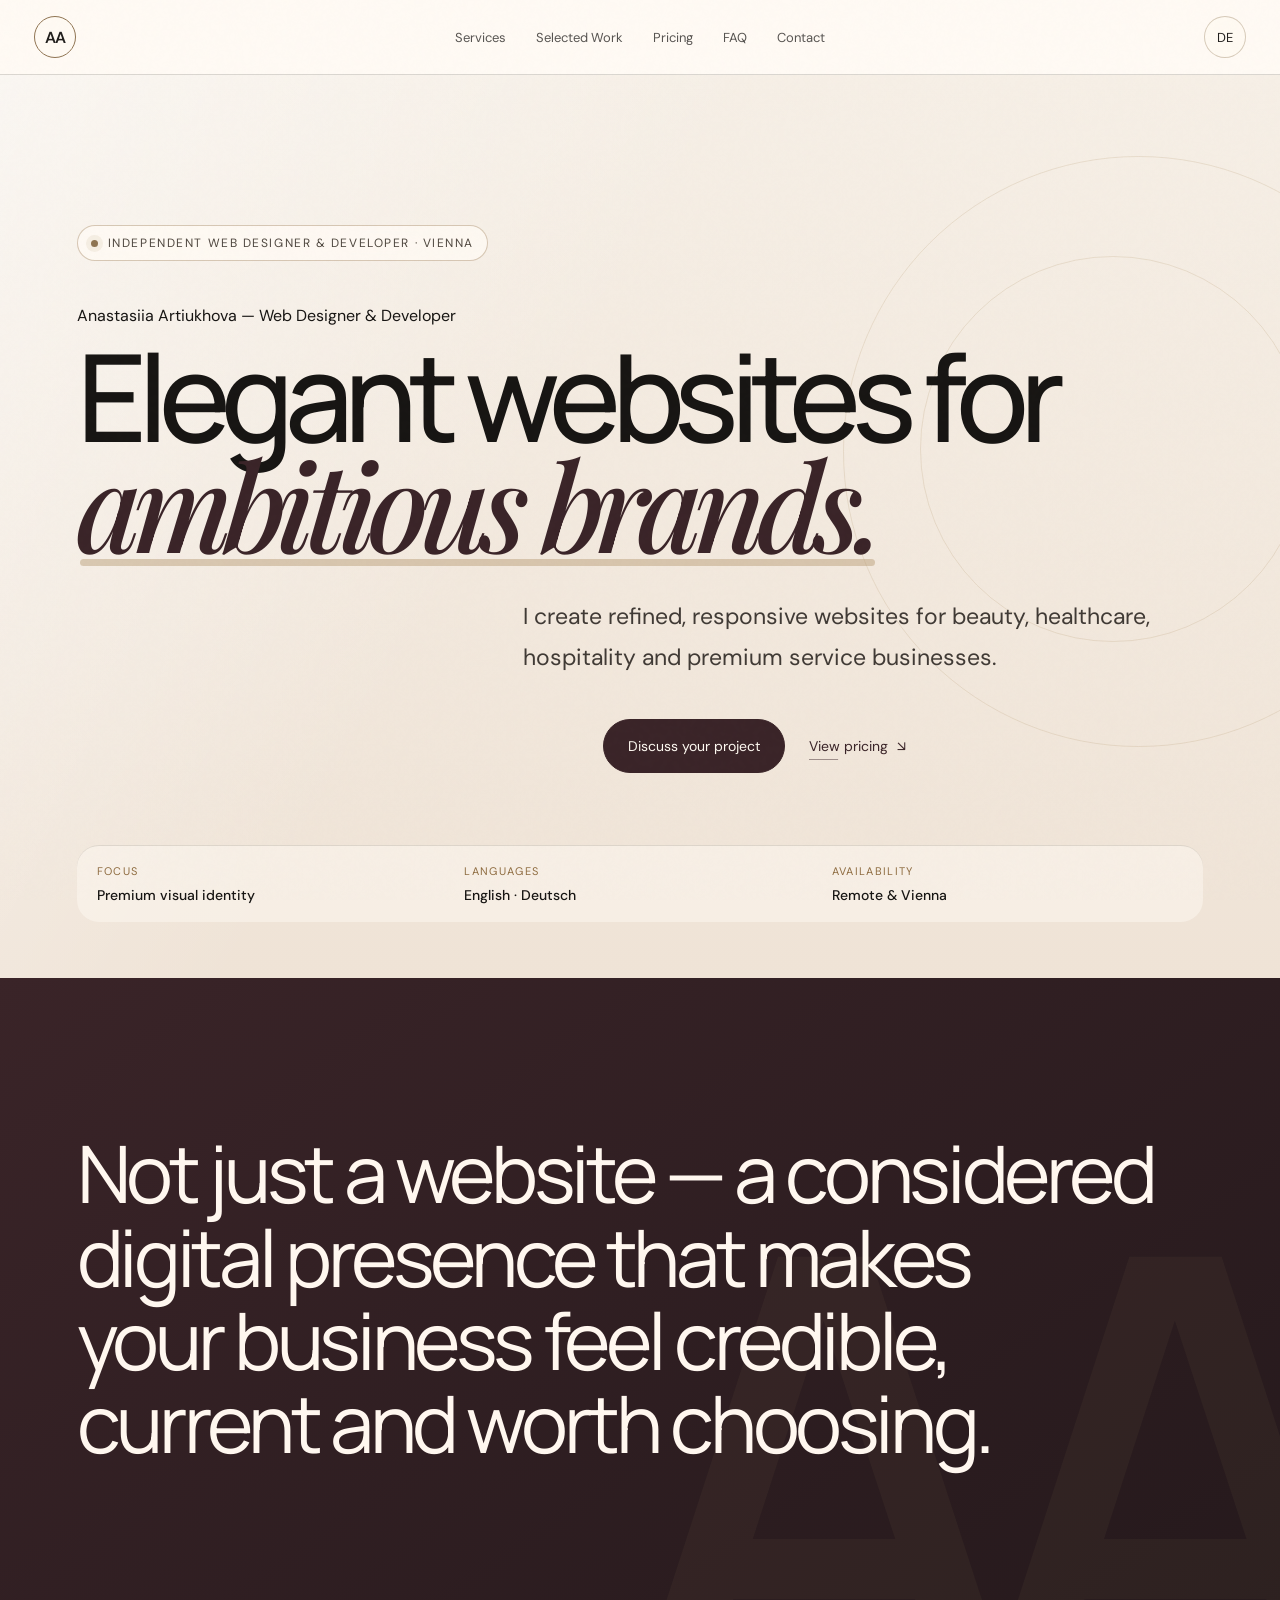
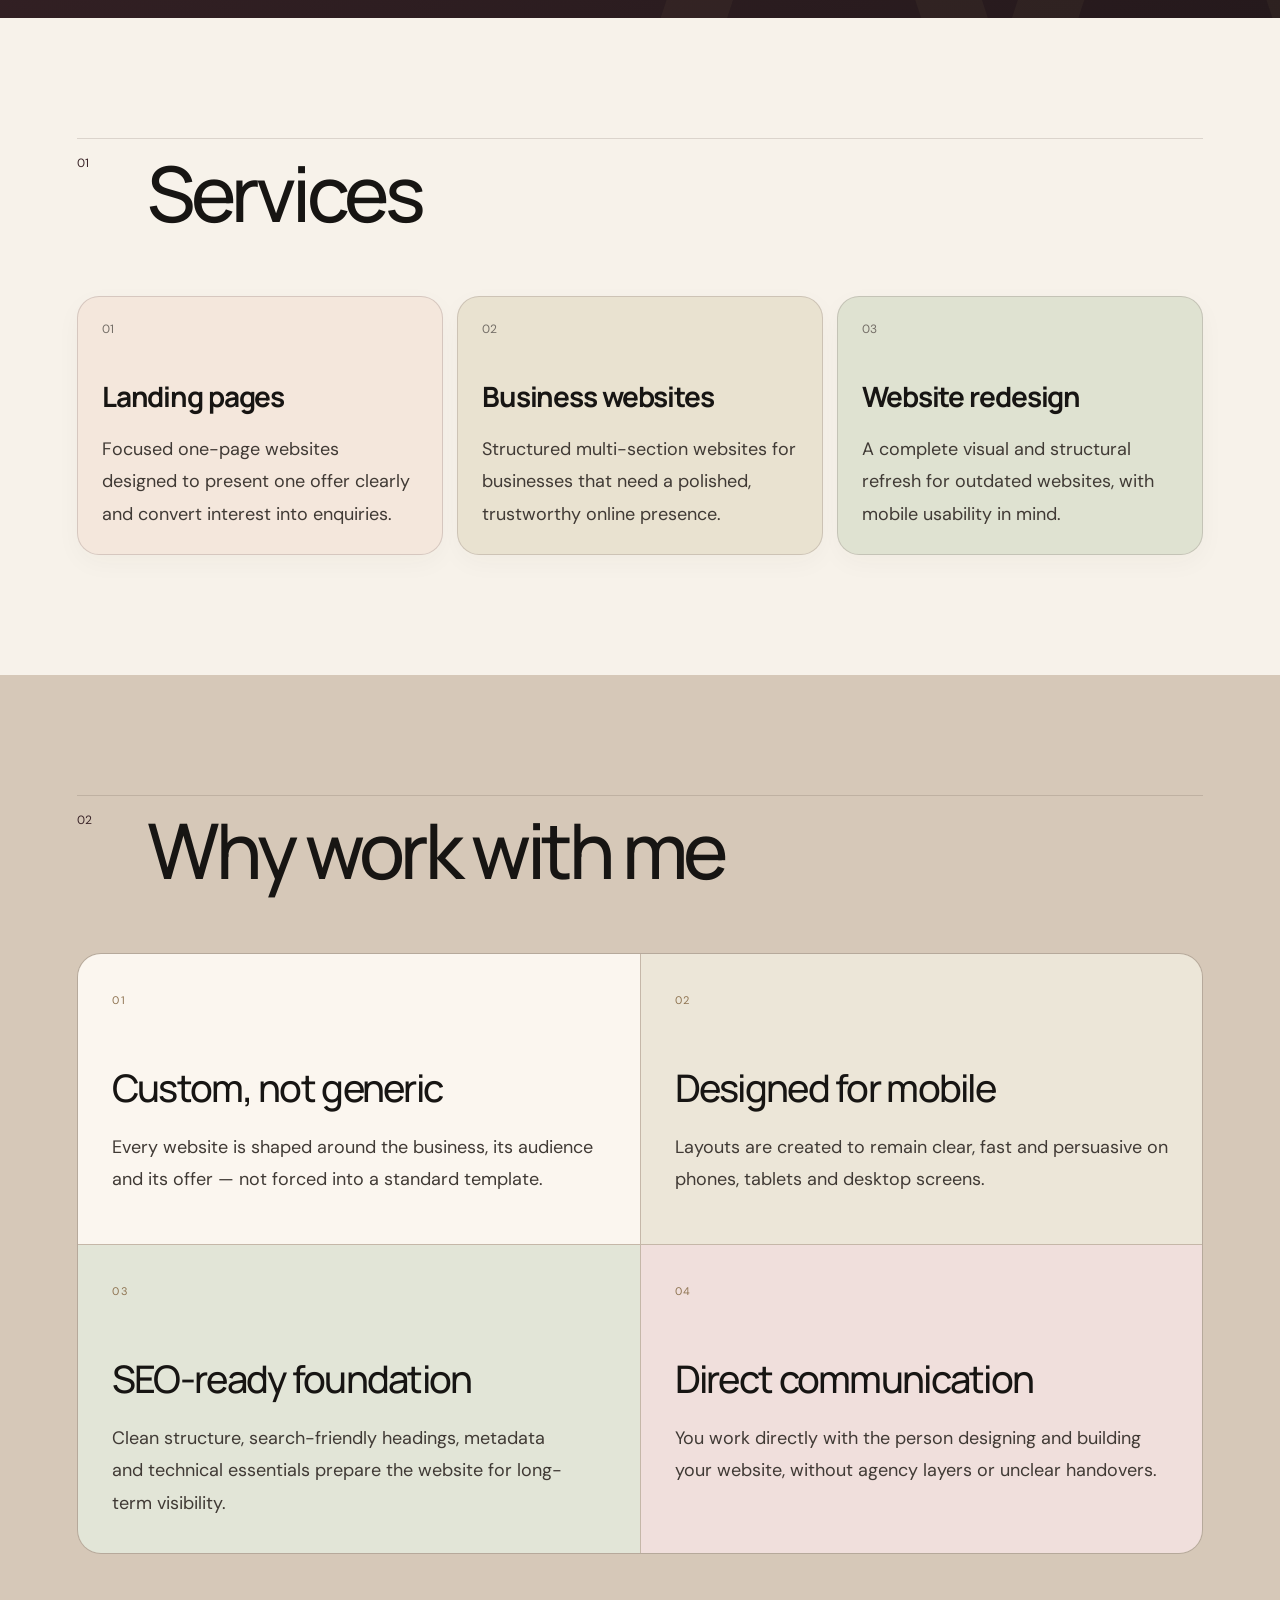
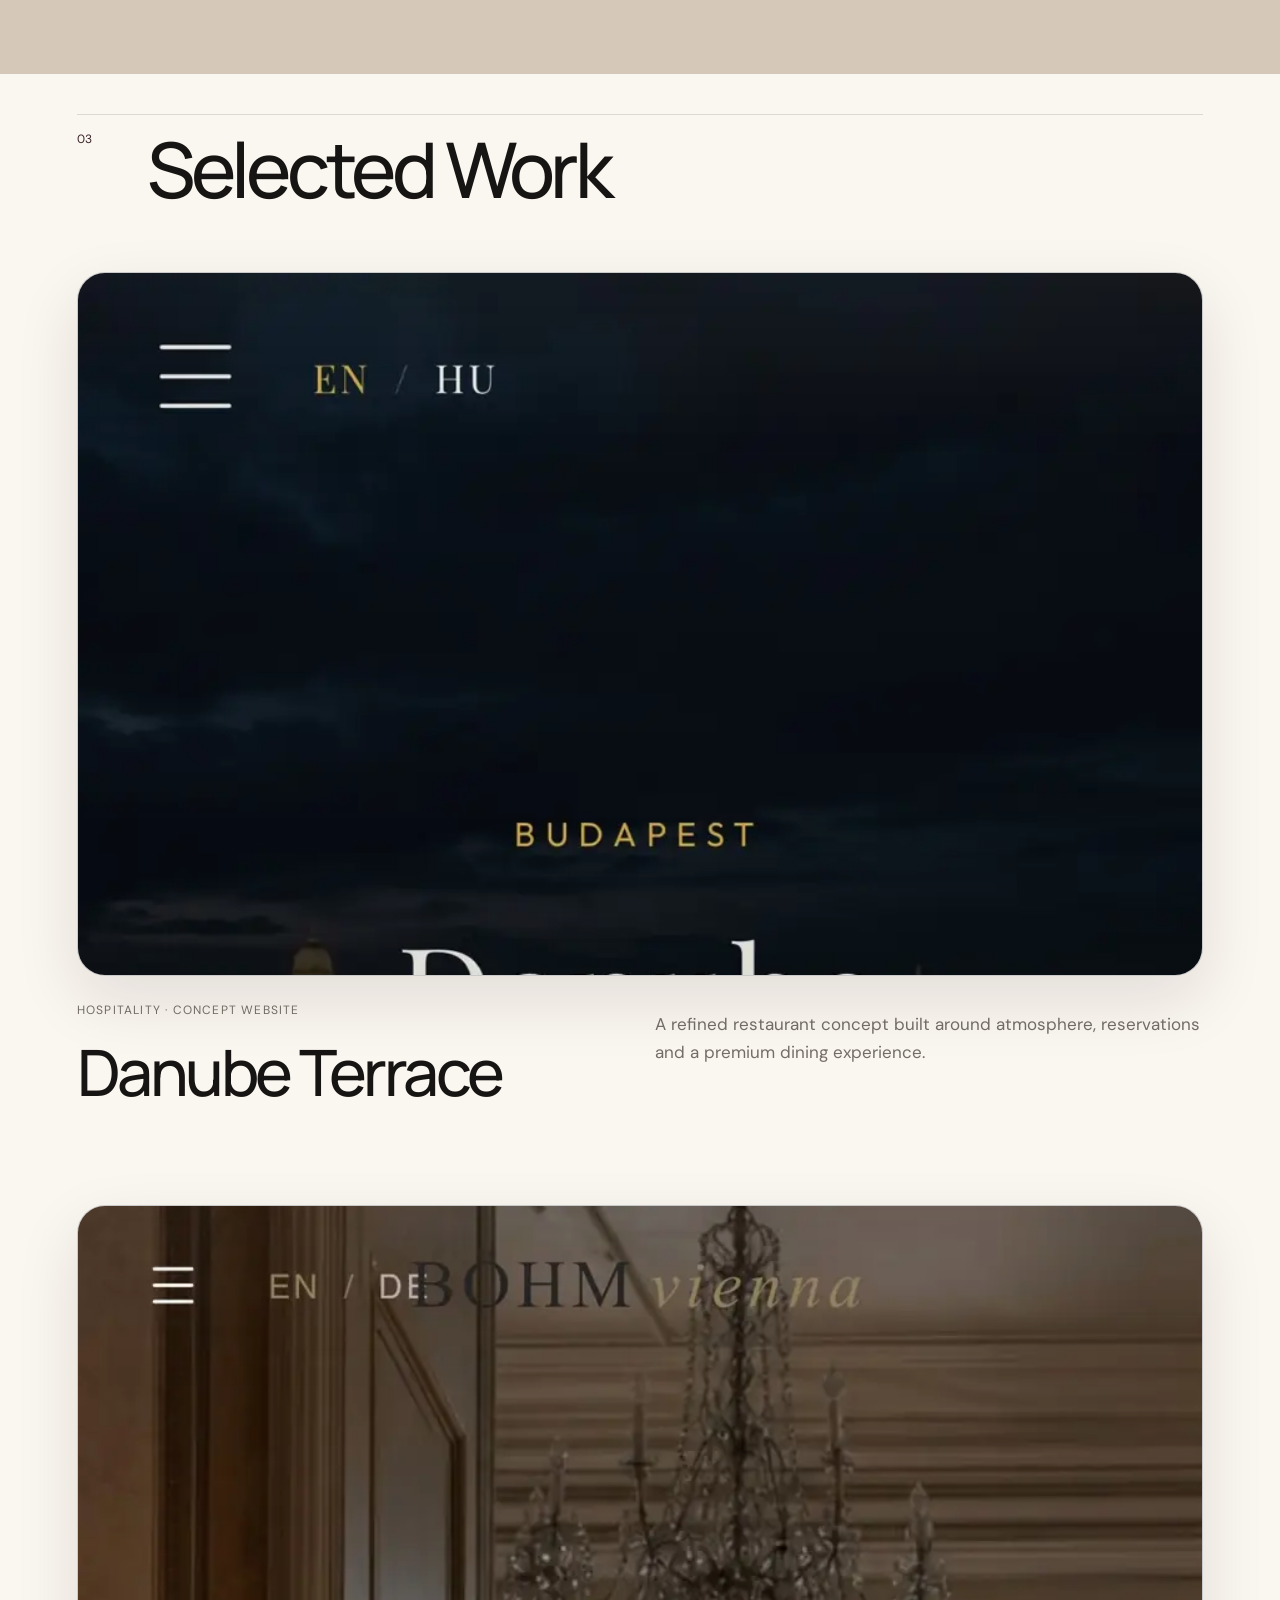
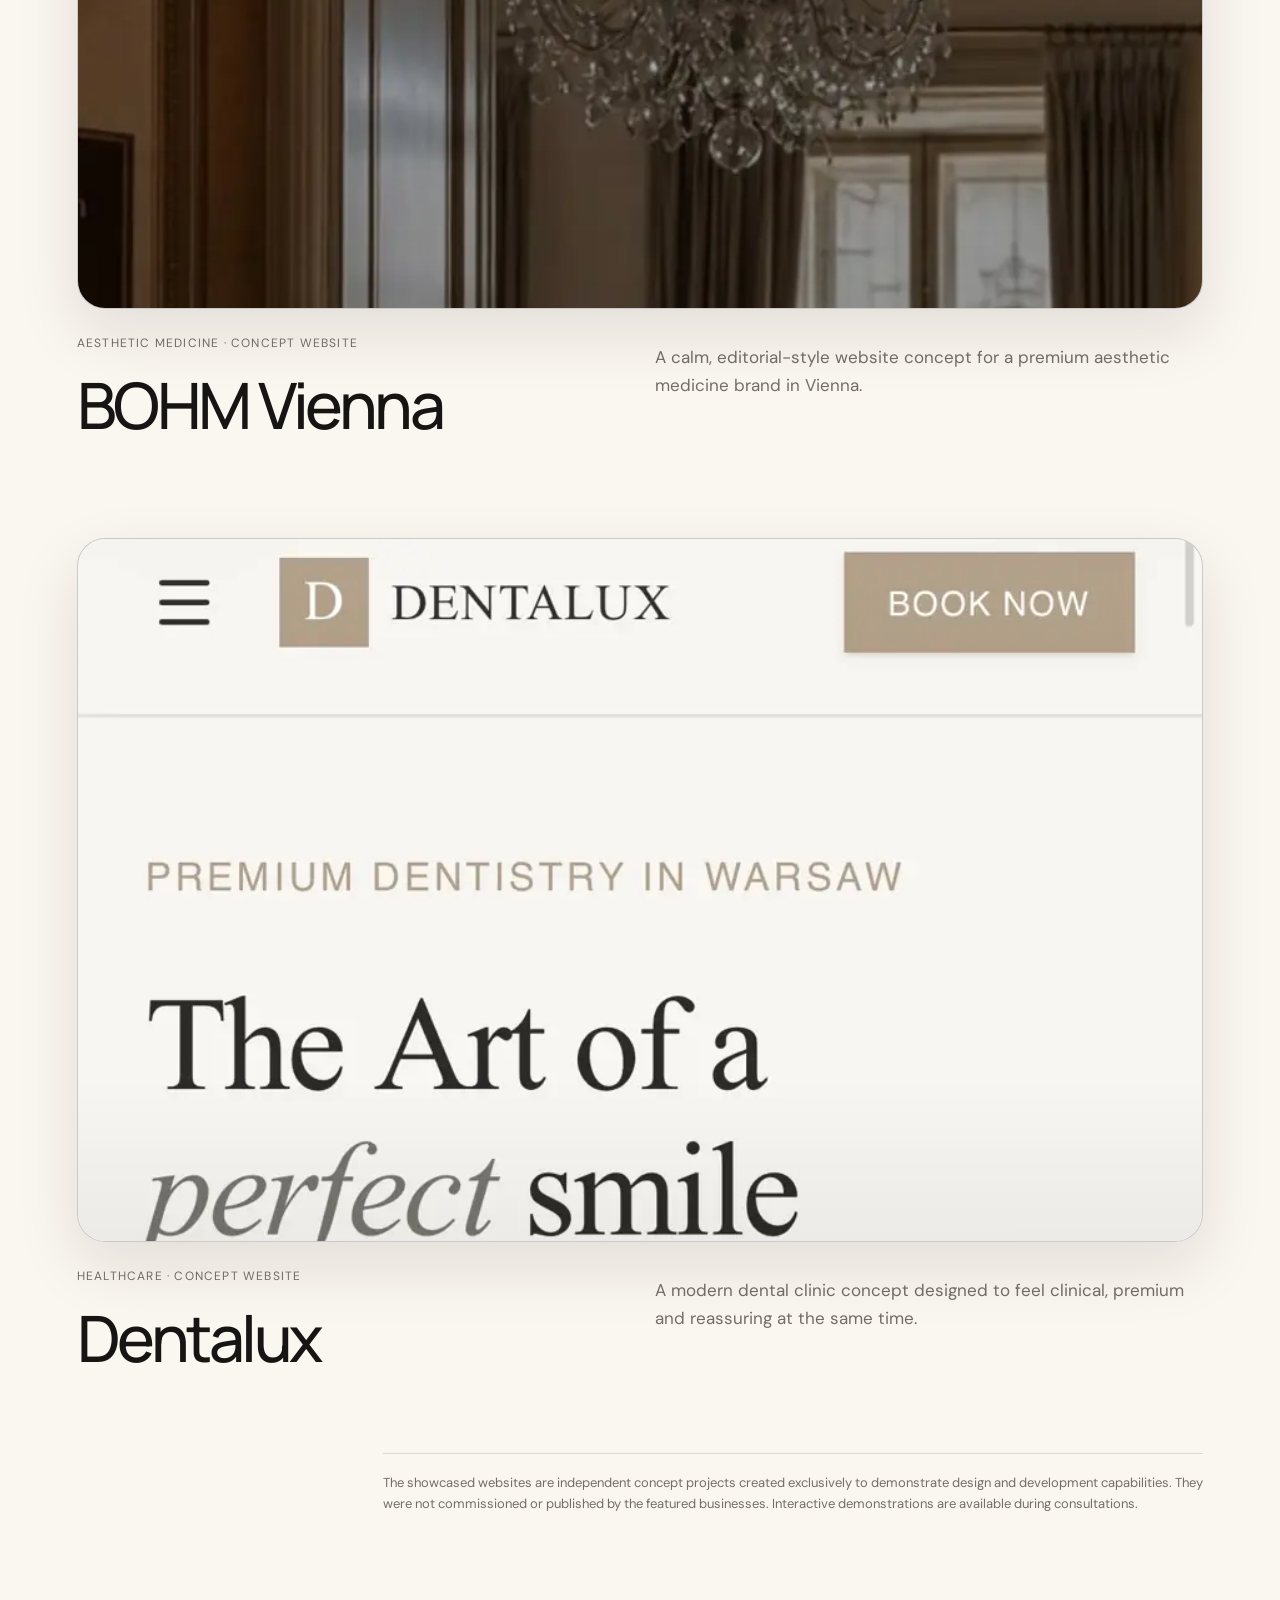
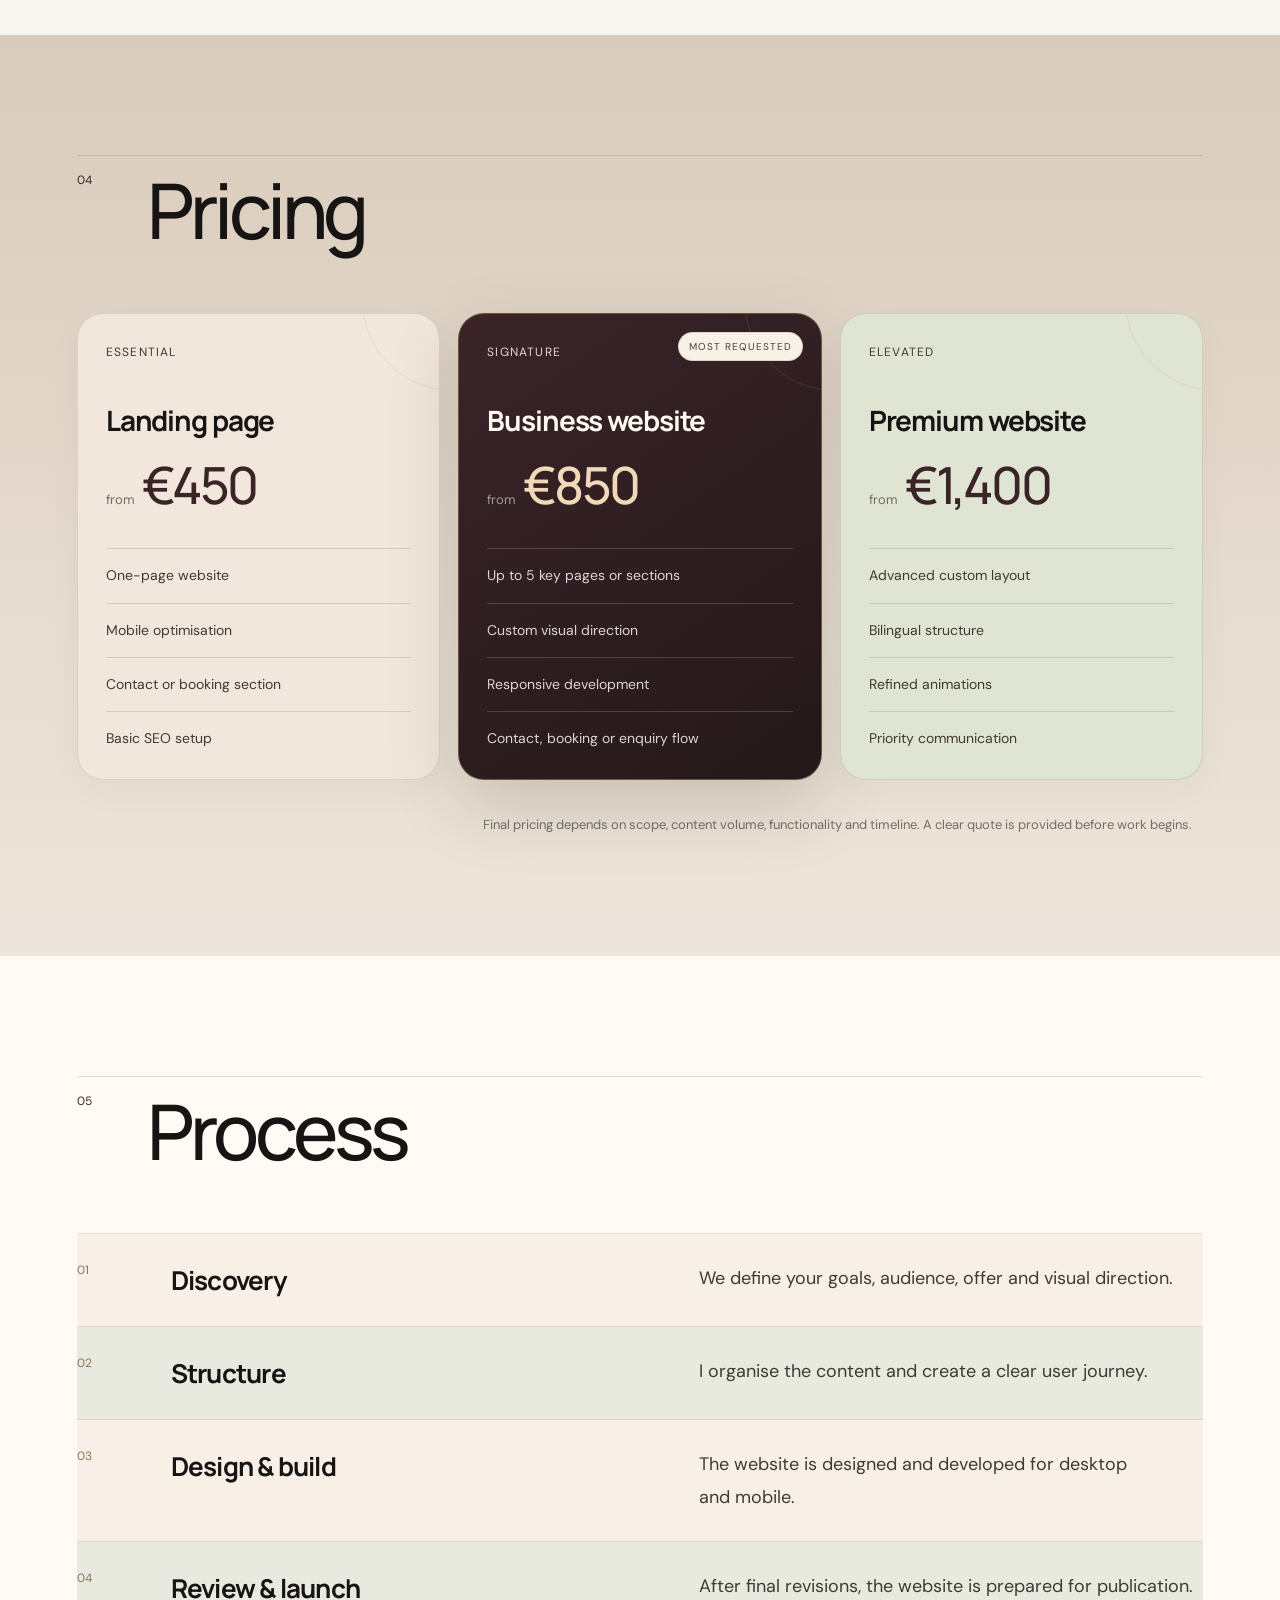
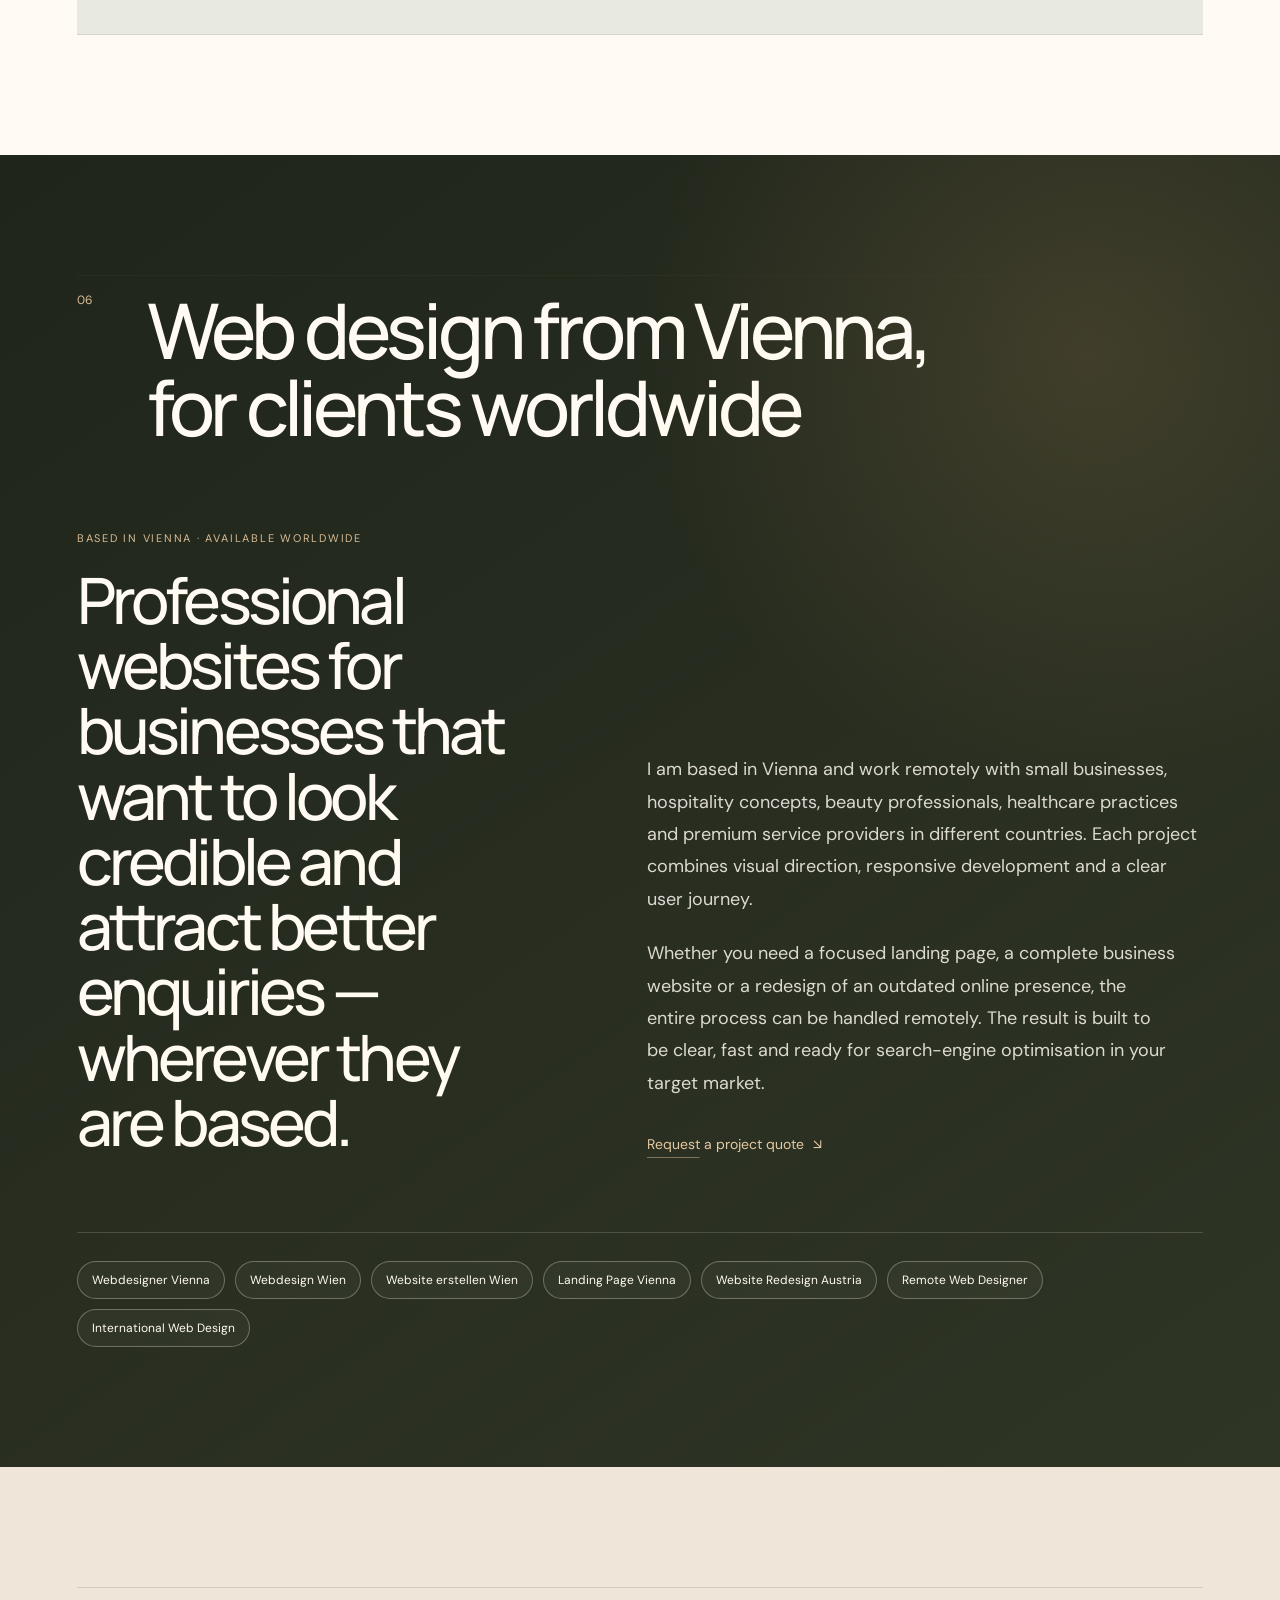
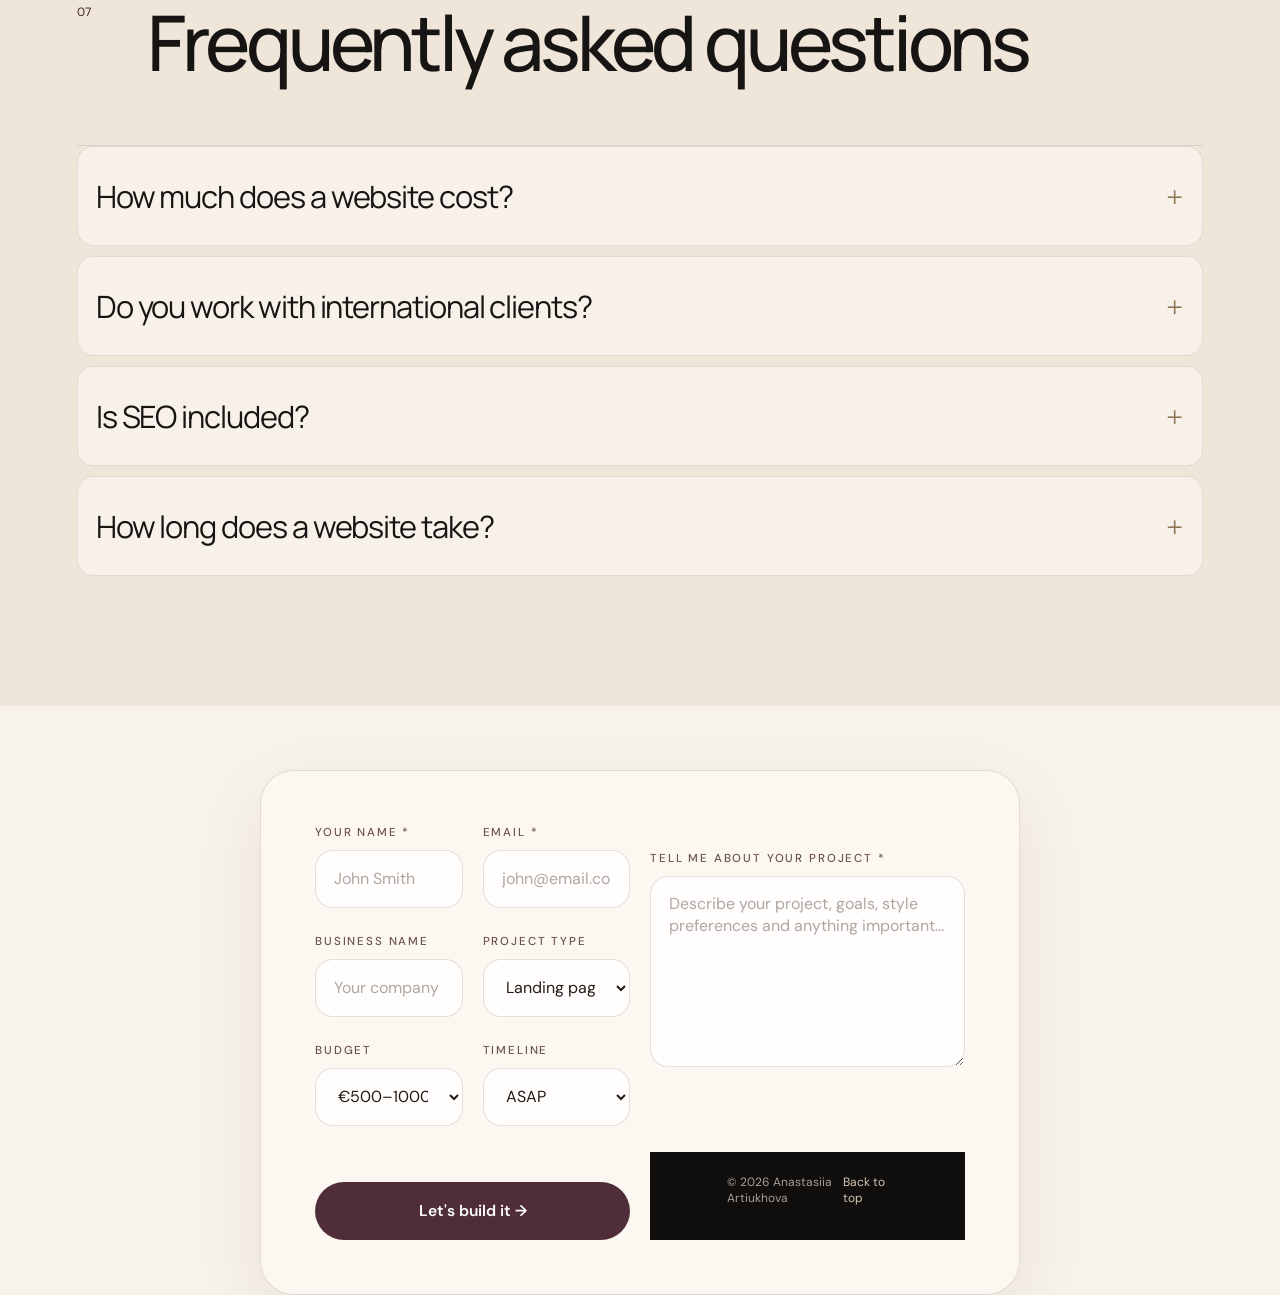
==== commit 420d7170: "Add hero name to the hero section" ====
--- a/index.html
+++ b/index.html
@@ -4,12 +4,12 @@
   <meta charset="UTF-8">
   <meta name="viewport" content="width=device-width, initial-scale=1.0">
 
-  <title>Anastasiia Artiukhova — Web Designer & Developer</title>
-
-  <meta
-    name="description"
-    content="Independent web designer and developer creating elegant landing pages, business websites and website redesigns for clients worldwide."
-  >
+  <title>Anastasiia Artiukhova — Web Designer & Developer in Vienna</title>
+
+   <meta
+  name="description"
+  content="Anastasiia Artiukhova is an independent web designer and developer in Vienna creating elegant landing pages, business websites and premium website redesigns for clients worldwide."
+>
   <link rel="canonical" href="https://anastasiiaartiukhova.com/">
    <link rel="icon" type="image/png" sizes="48x48" href="/C5405A5F-56C1-4DFD-A976-4DECEE183AC2.png">
 <link rel="apple-touch-icon" sizes="180x180" href="/C5405A5F-56C1-4DFD-A976-4DECEE183AC2.png">
@@ -87,6 +87,9 @@
       <div class="hero-kicker"><span class="availability-dot" aria-hidden="true"></span><span data-en="Independent web designer & developer · Vienna" data-de="Unabhängige Webdesignerin & Entwicklerin · Wien">
         Independent web designer & developer · Vienna</span>
       </div>
+      <p class="hero-name">
+  Anastasiia Artiukhova — Web Designer & Developer
+</p>
       <h1>
         <span data-en="Elegant websites for" data-de="Elegante Websites für">Elegant websites for</span>
         <em data-en="ambitious brands." data-de="ambitionierte Marken.">ambitious brands.</em>
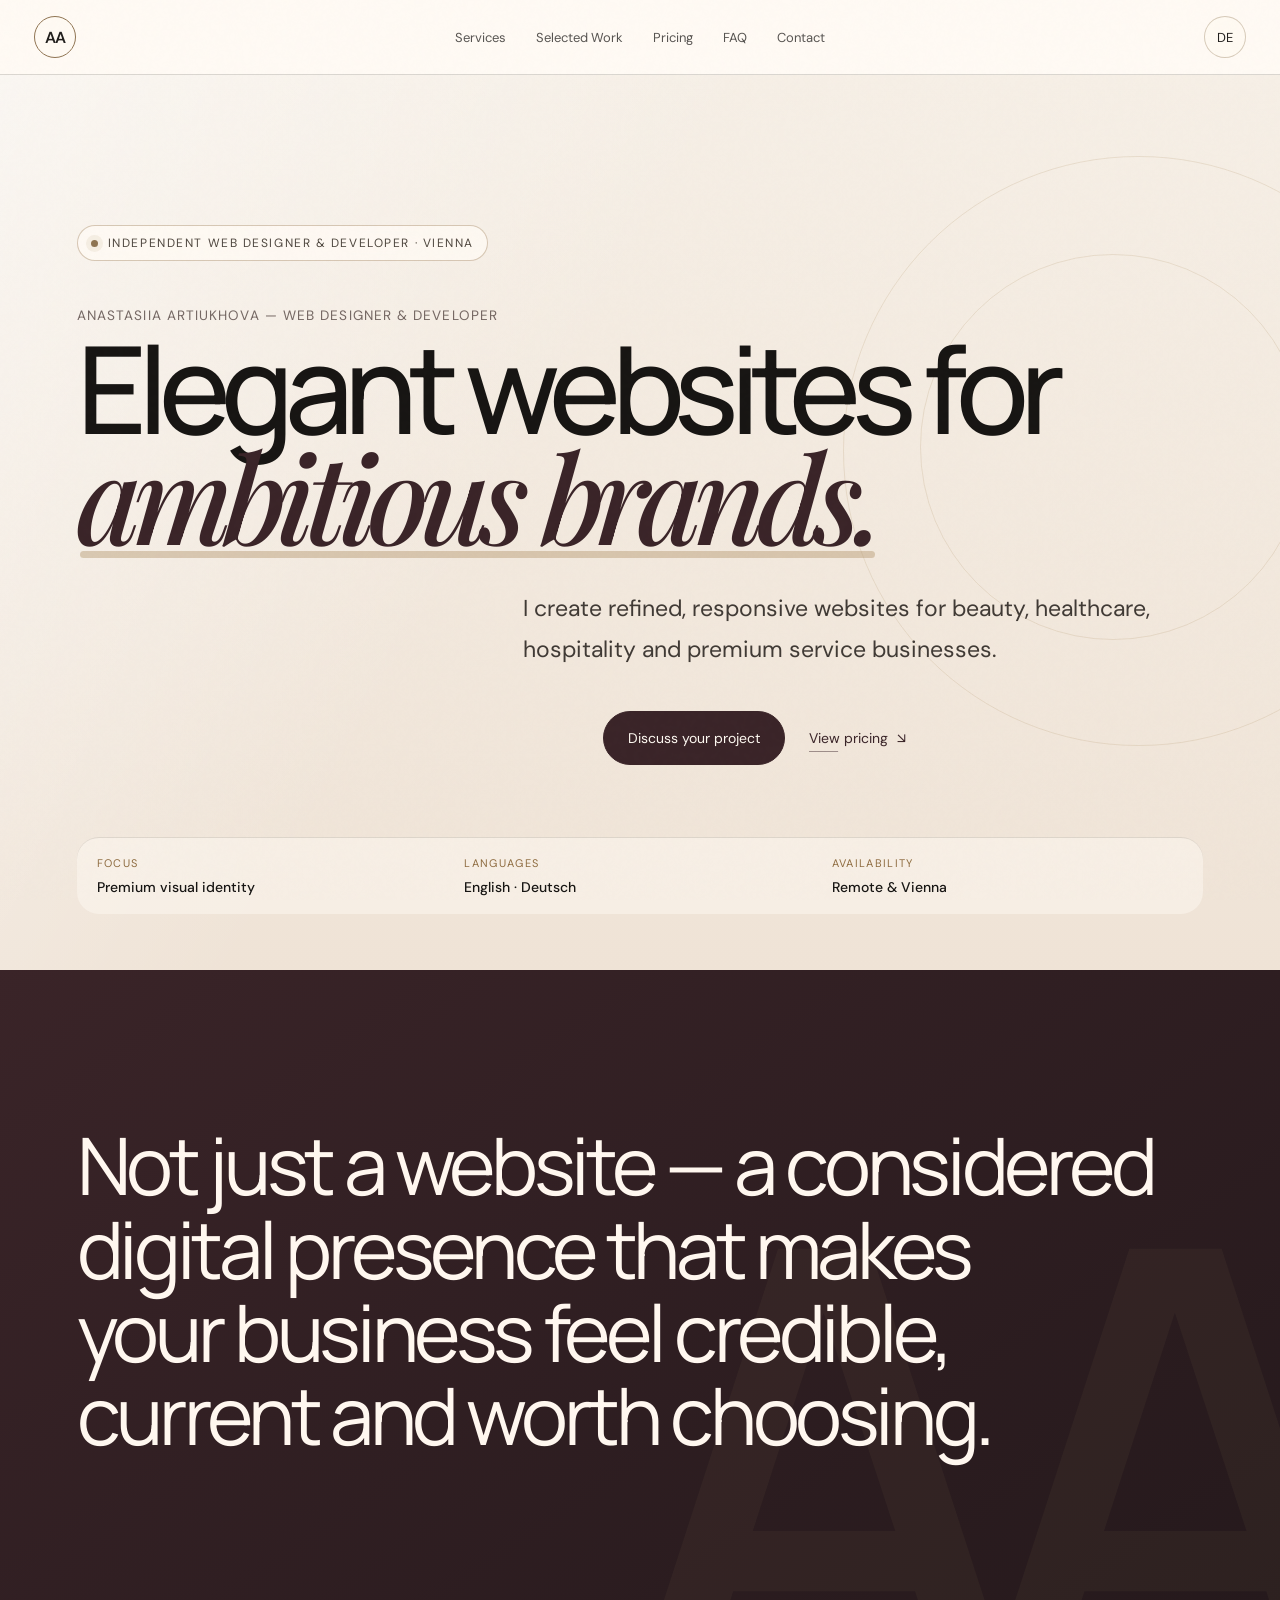
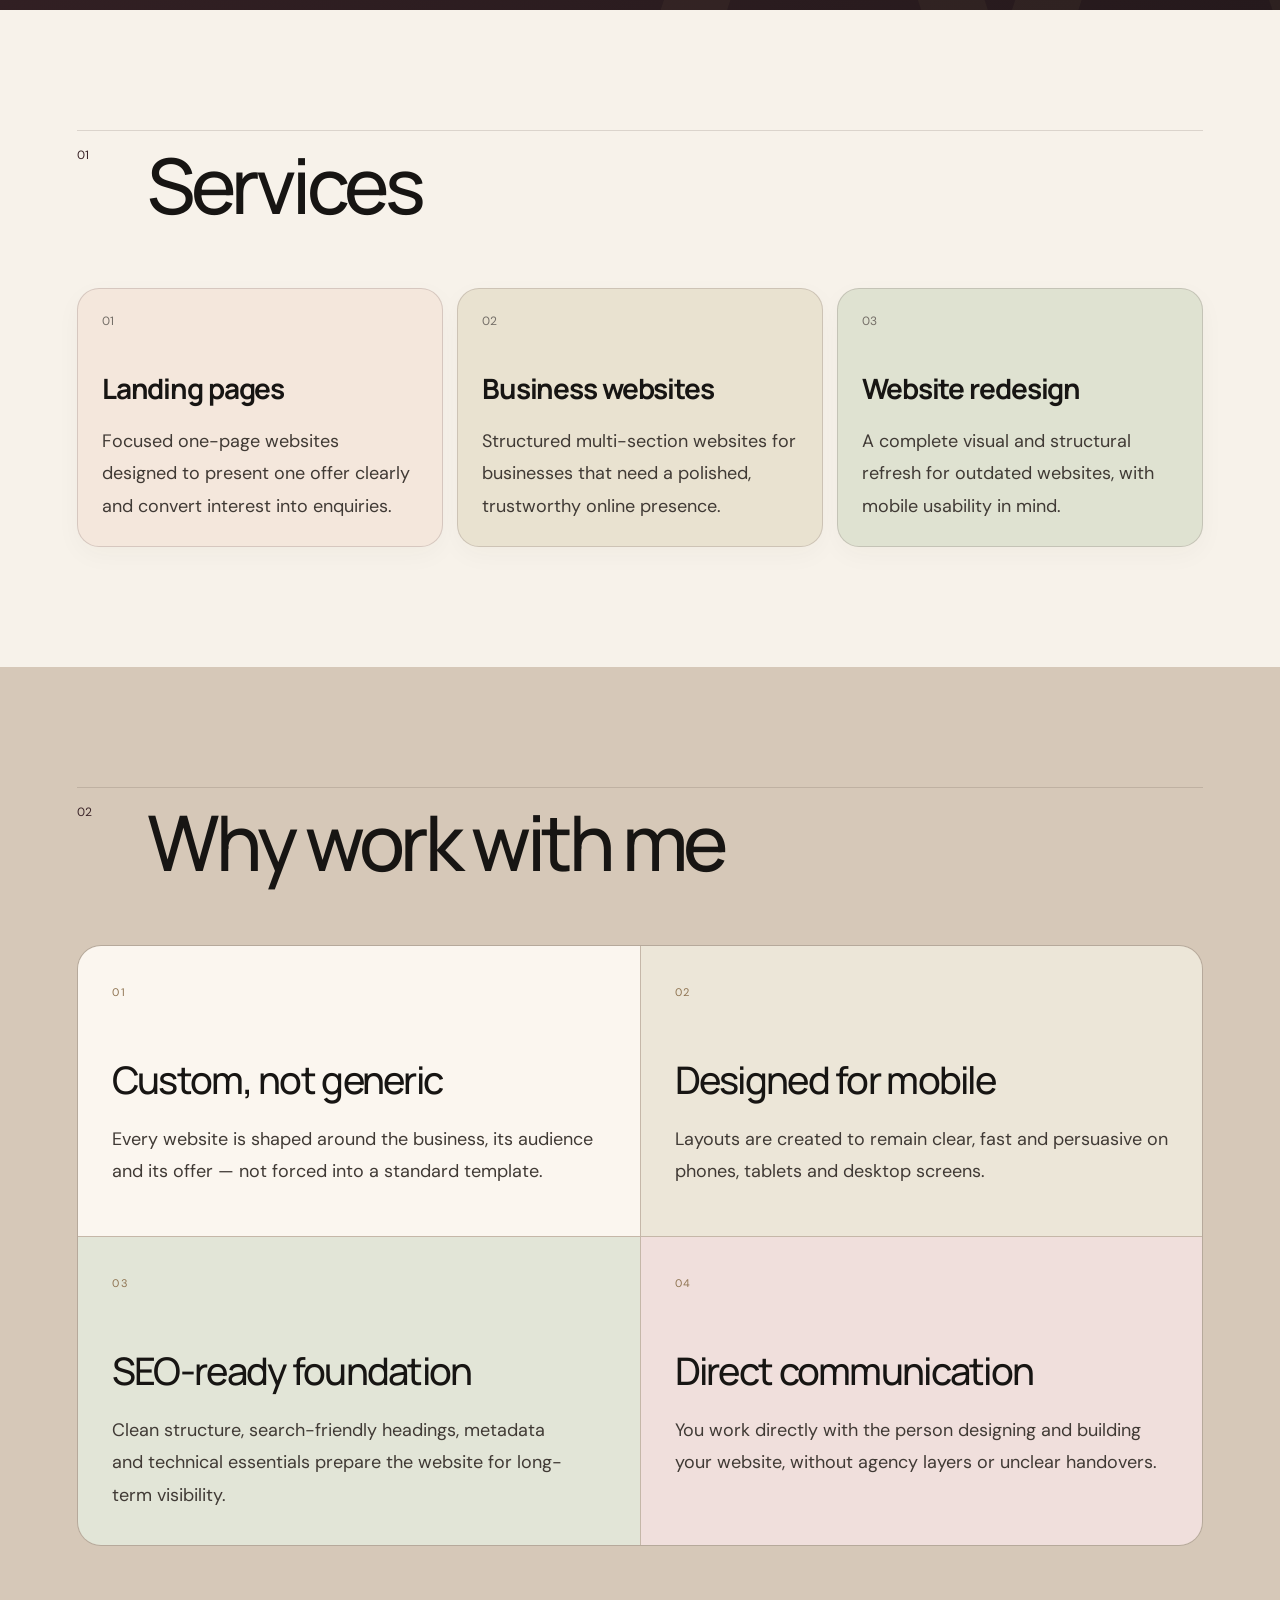
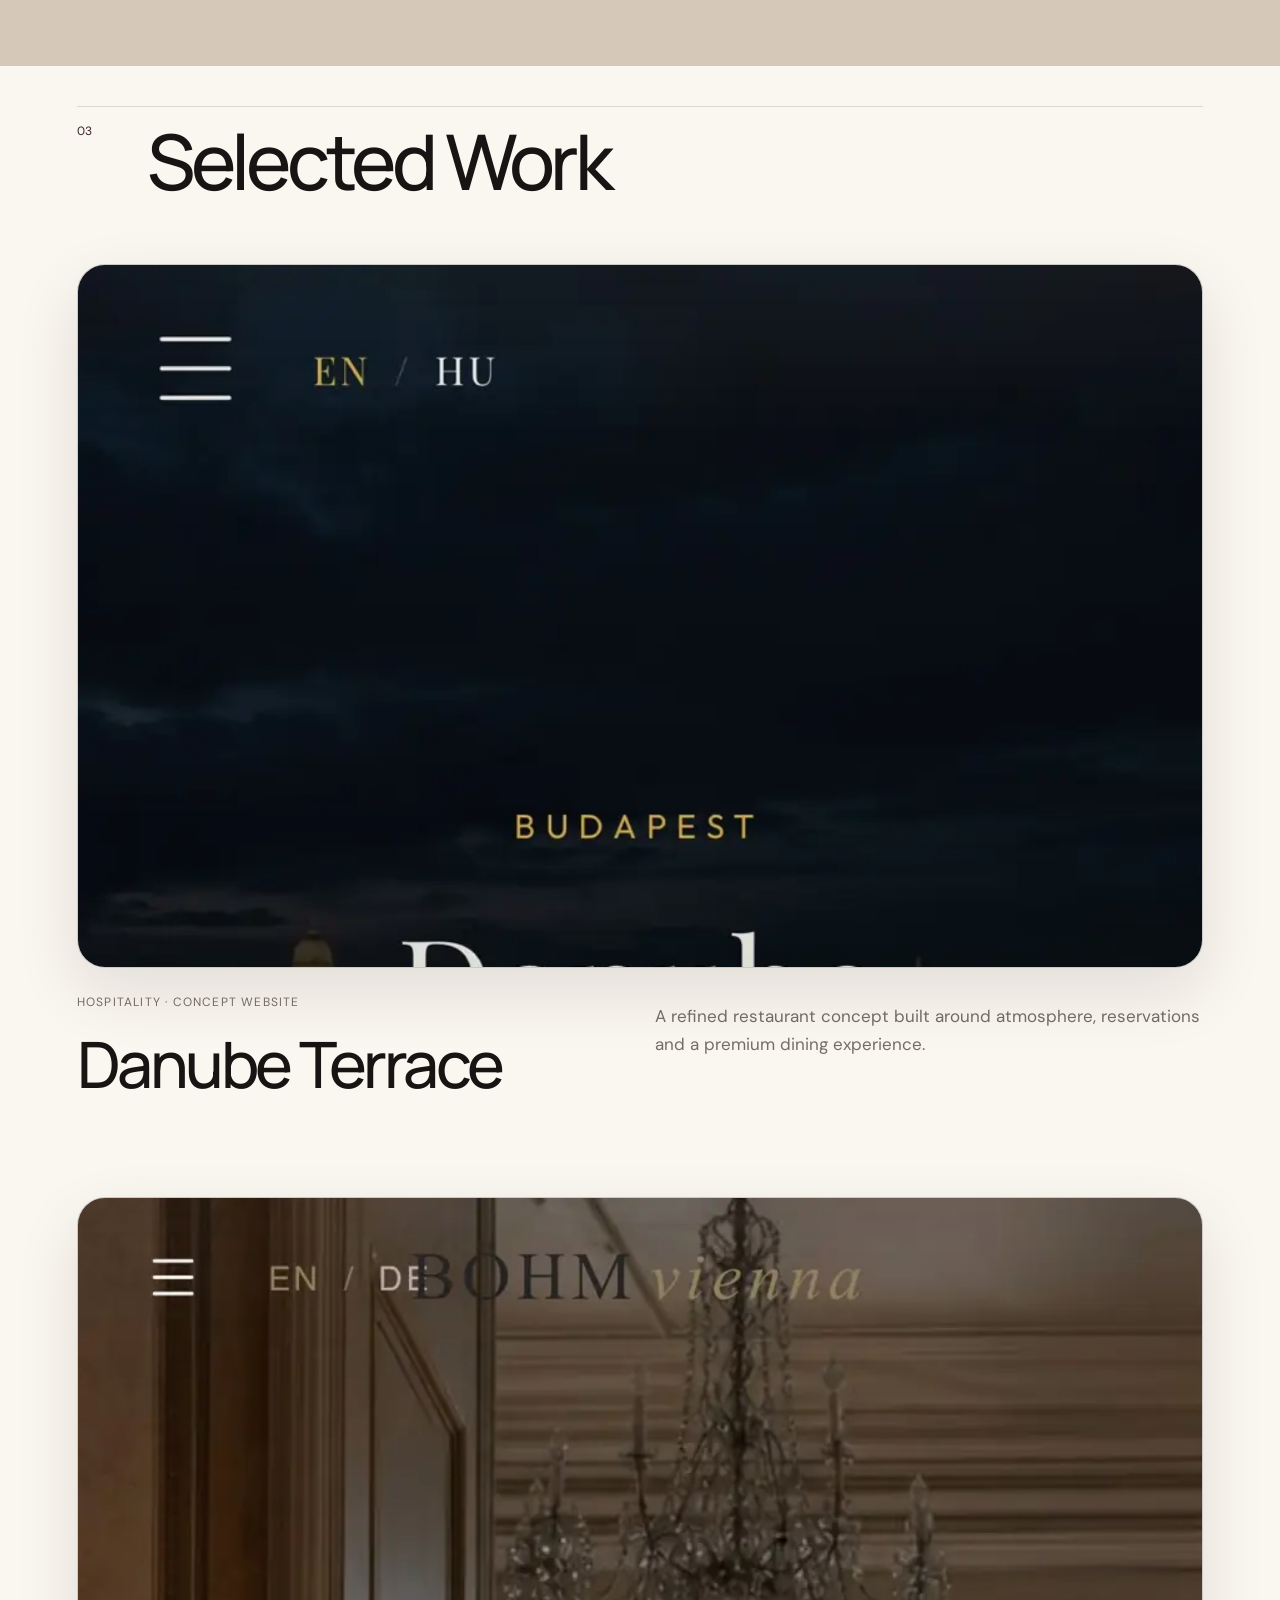
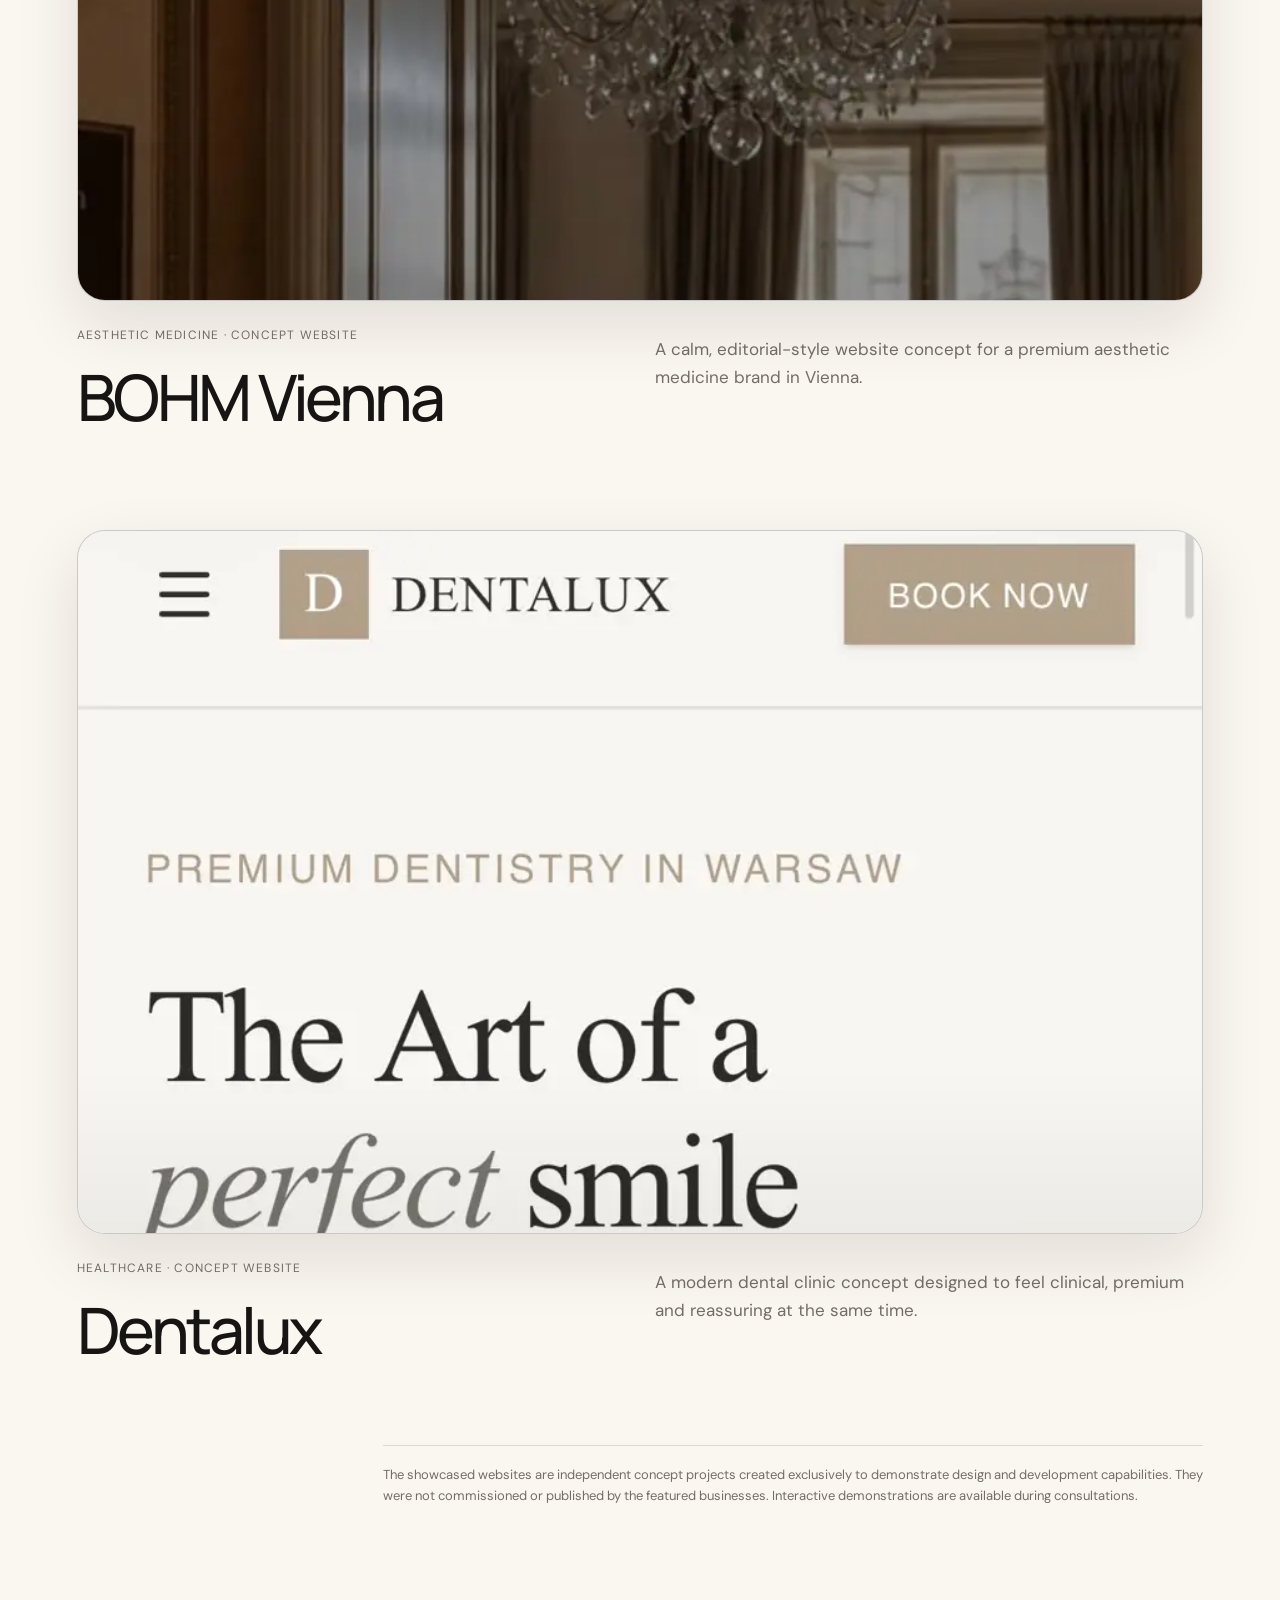
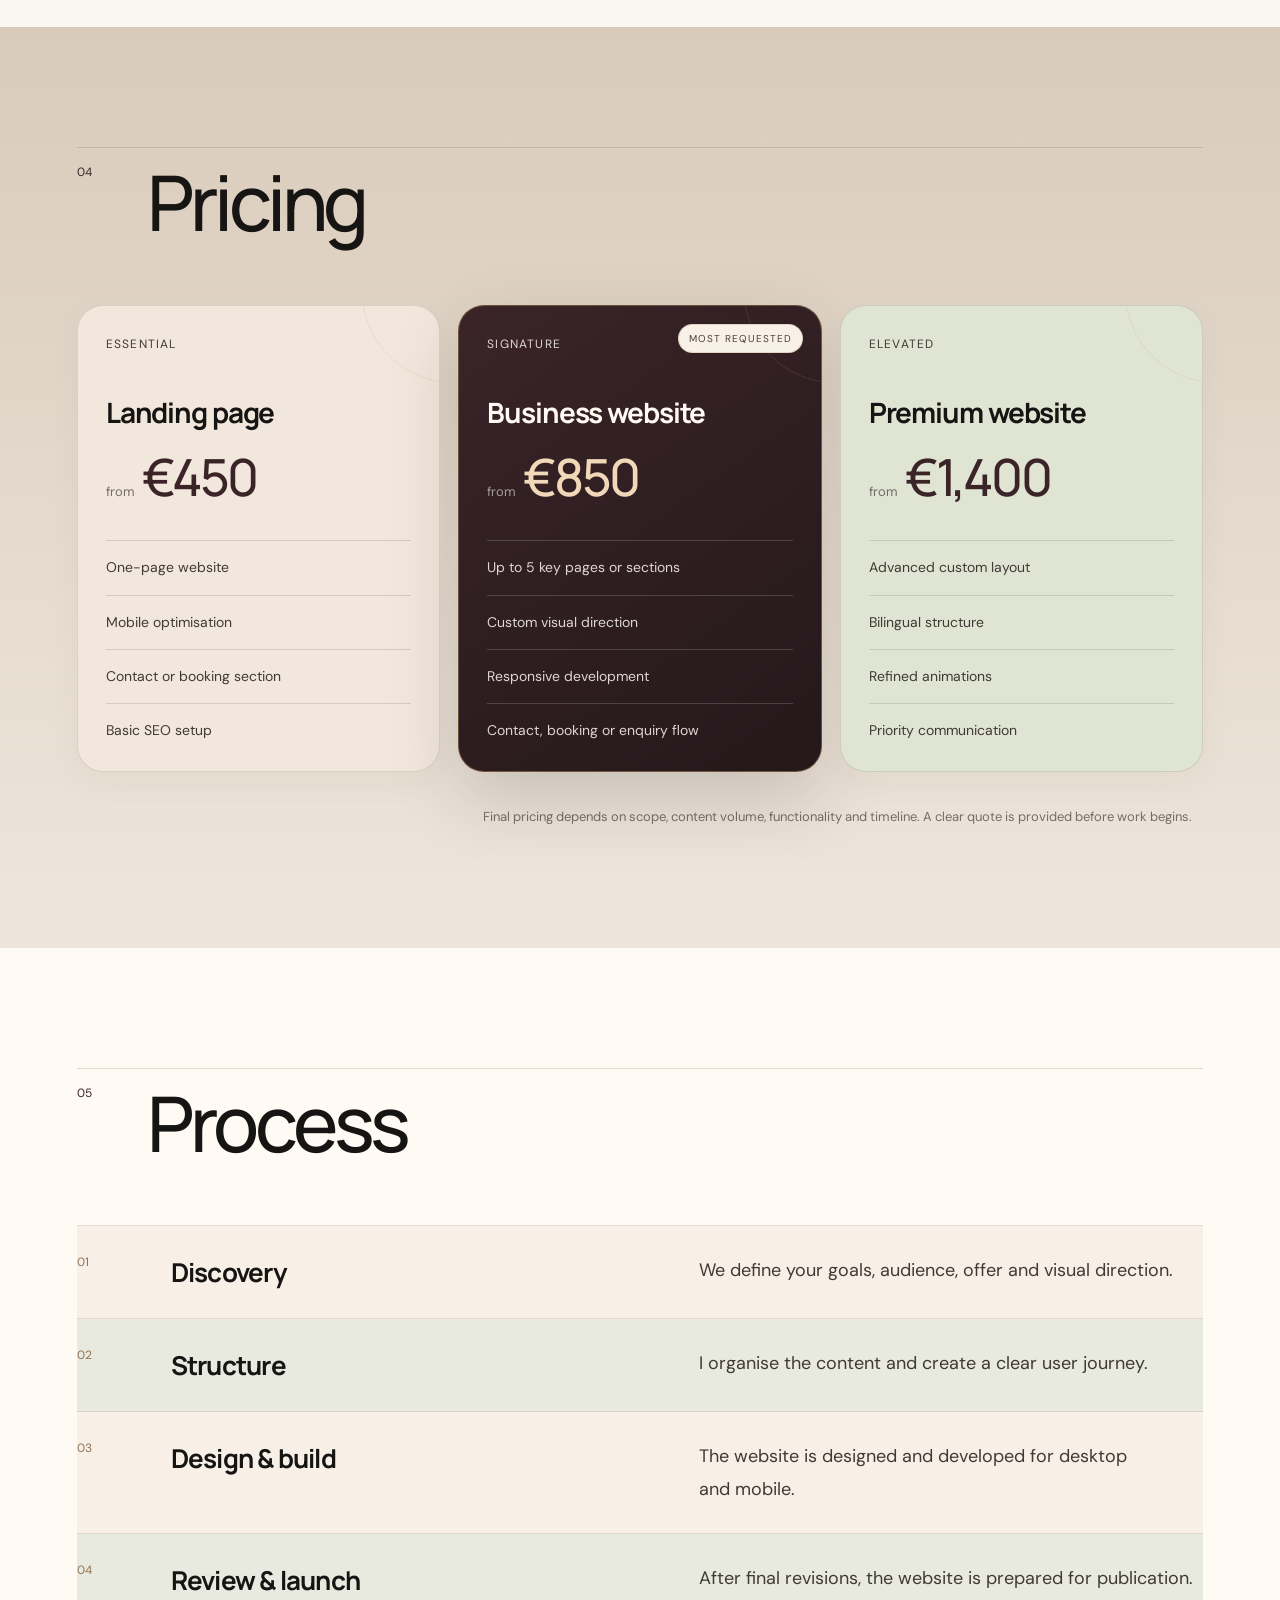
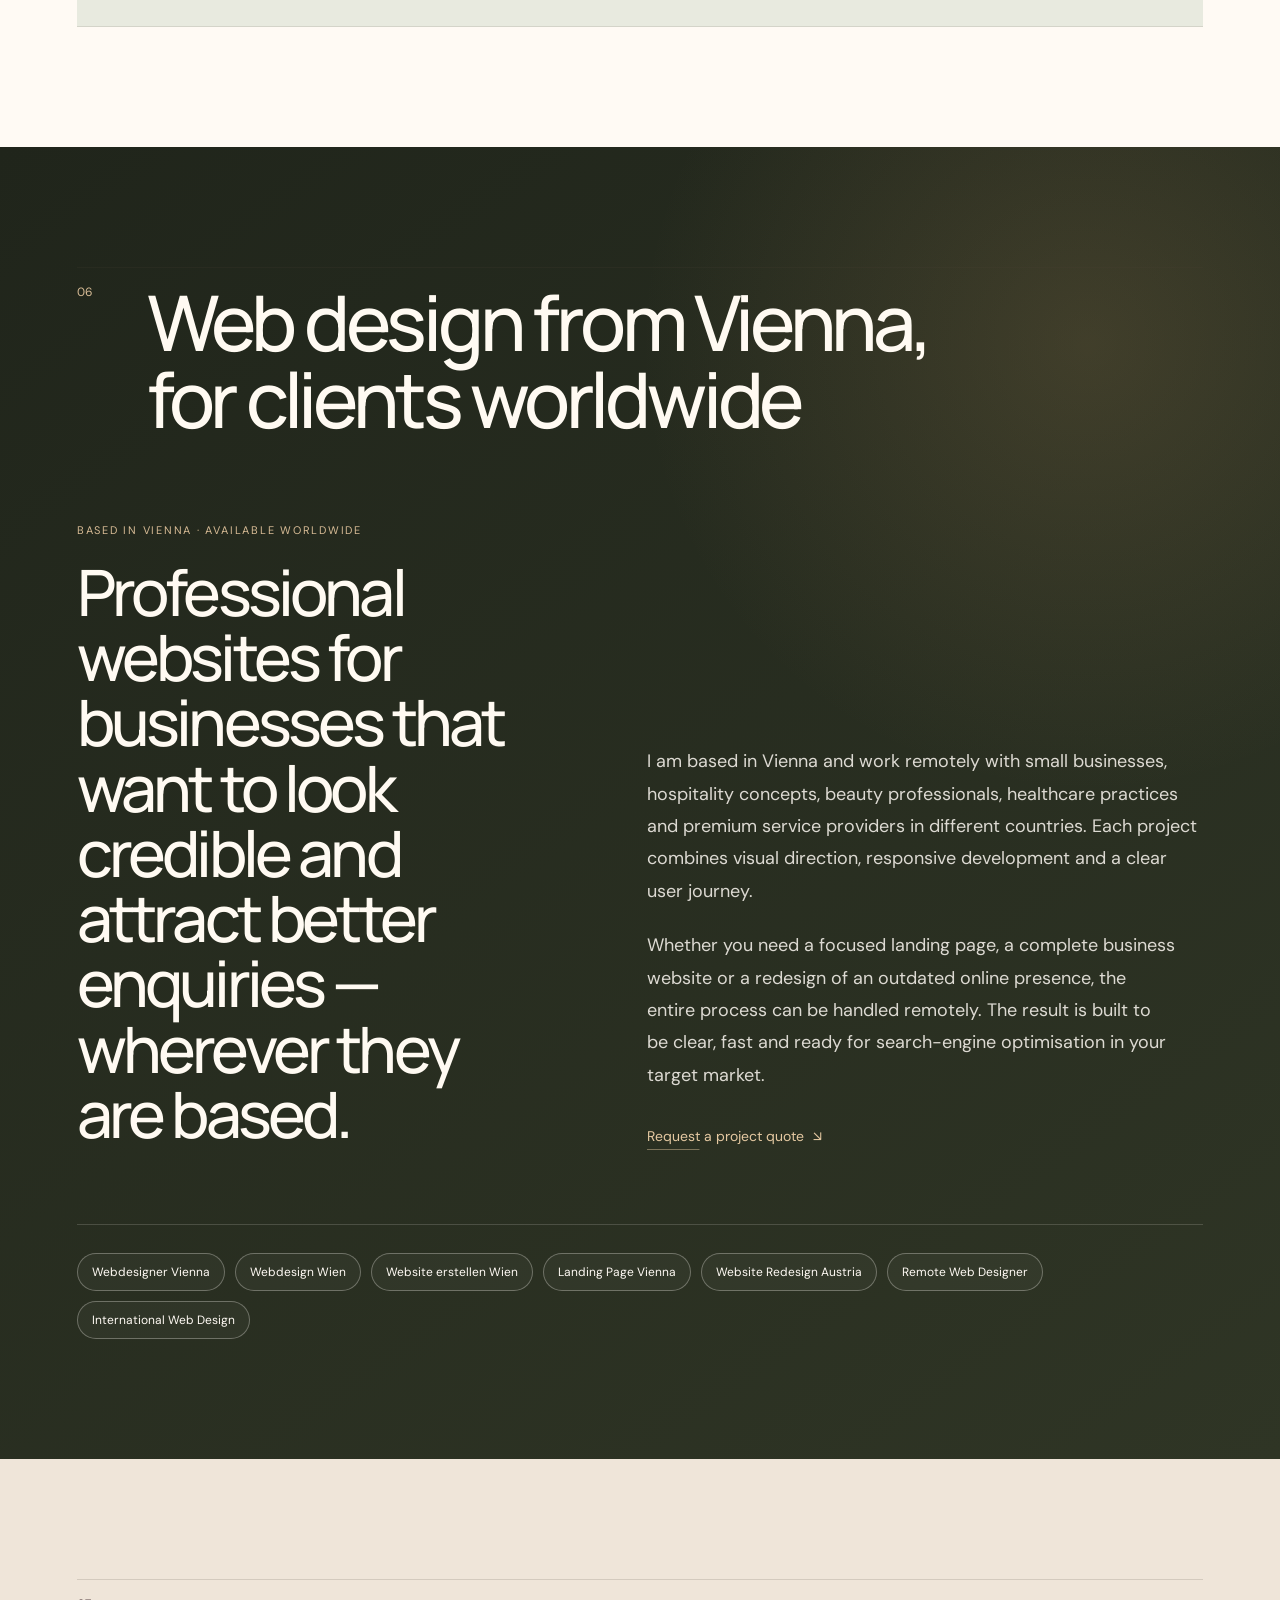
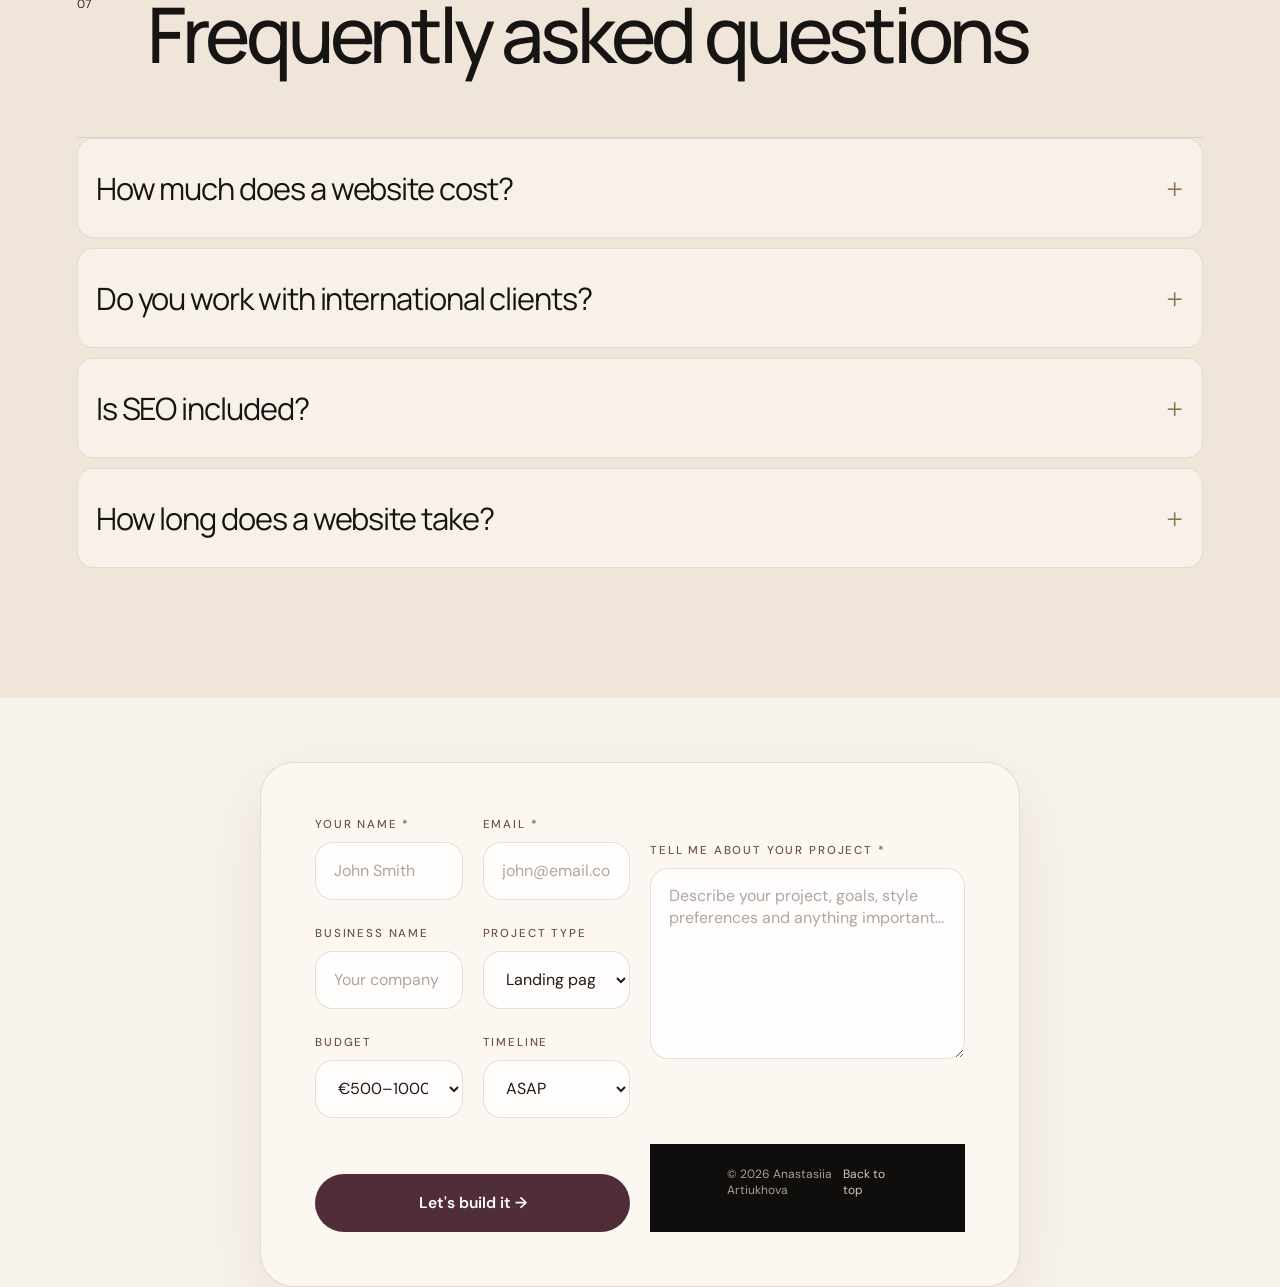
==== commit 6773bffd: "Update index.html" ====
--- a/index.html
+++ b/index.html
@@ -63,7 +63,9 @@
     "Business Website Design",
     "Website Redesign"
   ],
-  "sameAs": []
+  "sameAs": [
+  "https://github.com/Artiukhova2005"
+]
 }
 </script>
   <link rel="stylesheet" href="style.css">
--- a/style.css
+++ b/style.css
@@ -2444,3 +2444,10 @@
   opacity: 0.6;
   cursor: wait;
 }
+.hero-name {
+  margin: 18px 0 10px;
+  font-size: 0.85rem;
+  letter-spacing: 0.08em;
+  text-transform: uppercase;
+  color: rgba(55, 39, 35, 0.68);
+}
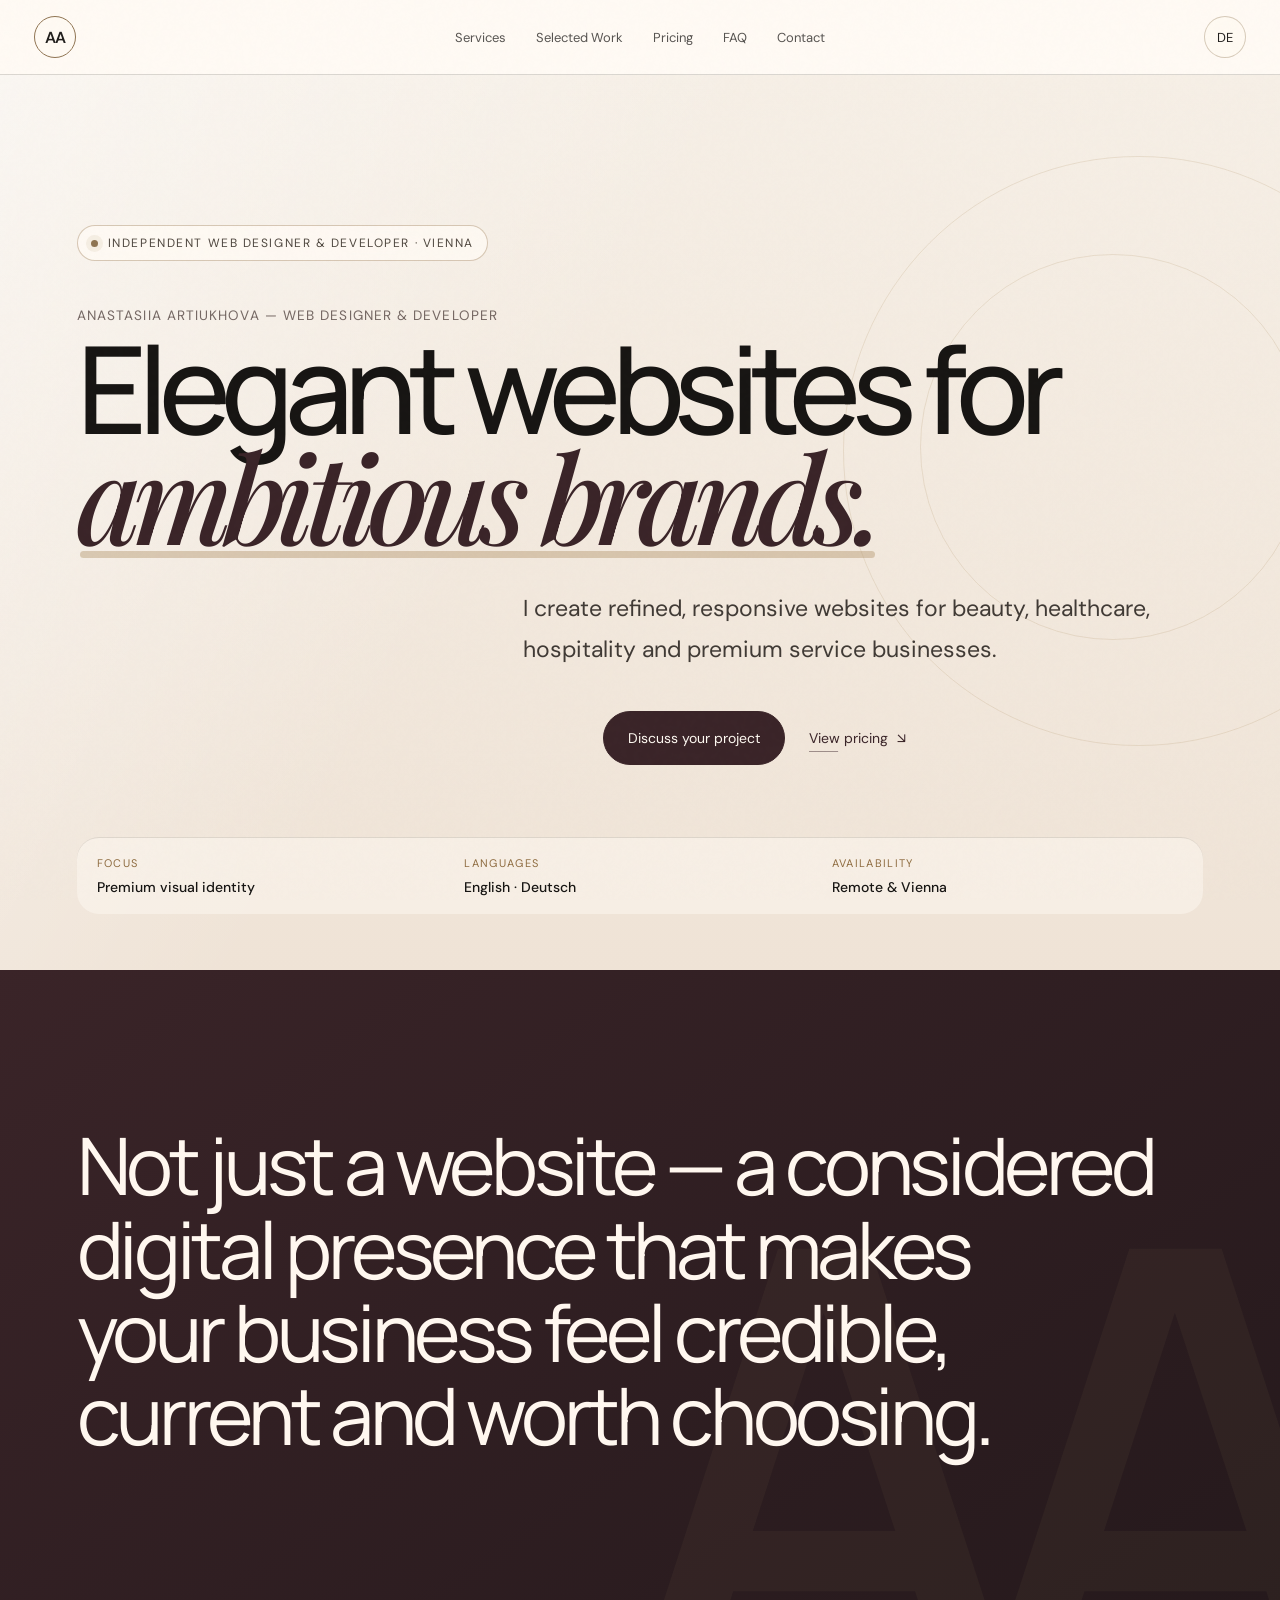
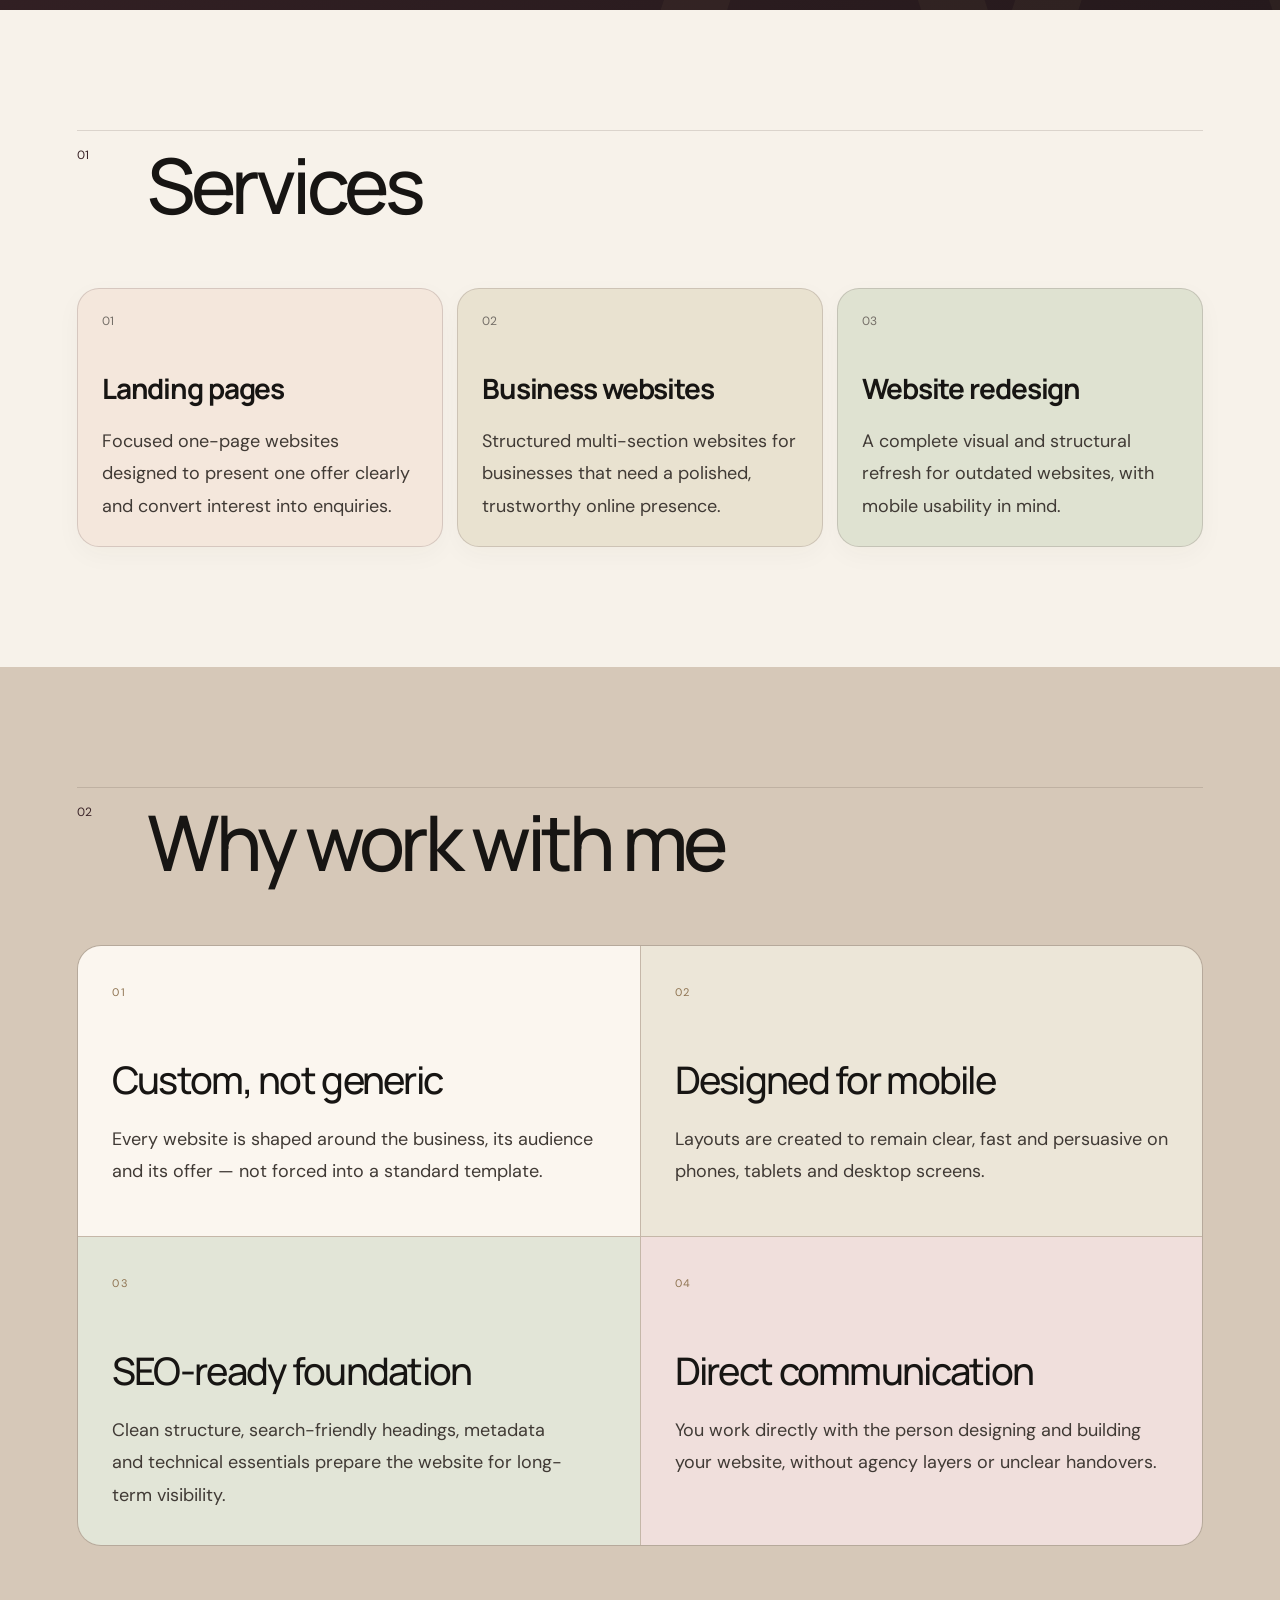
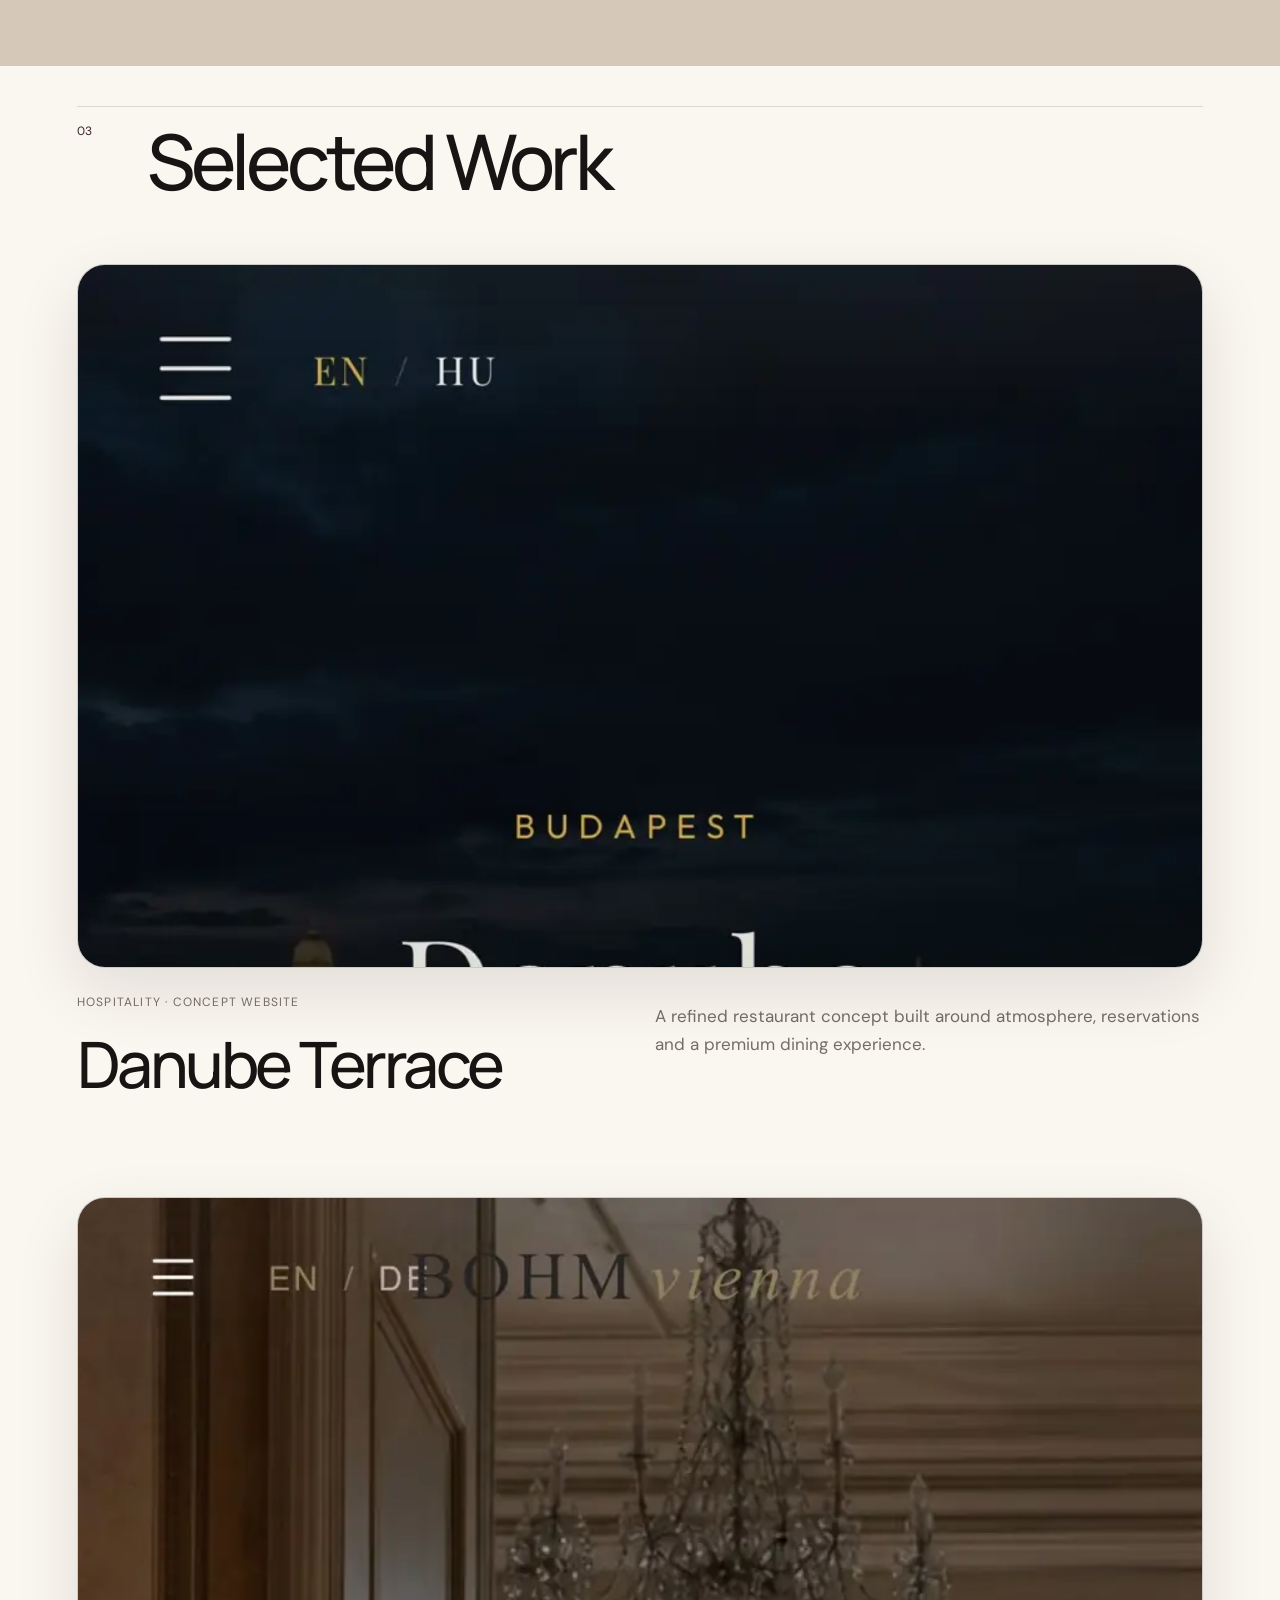
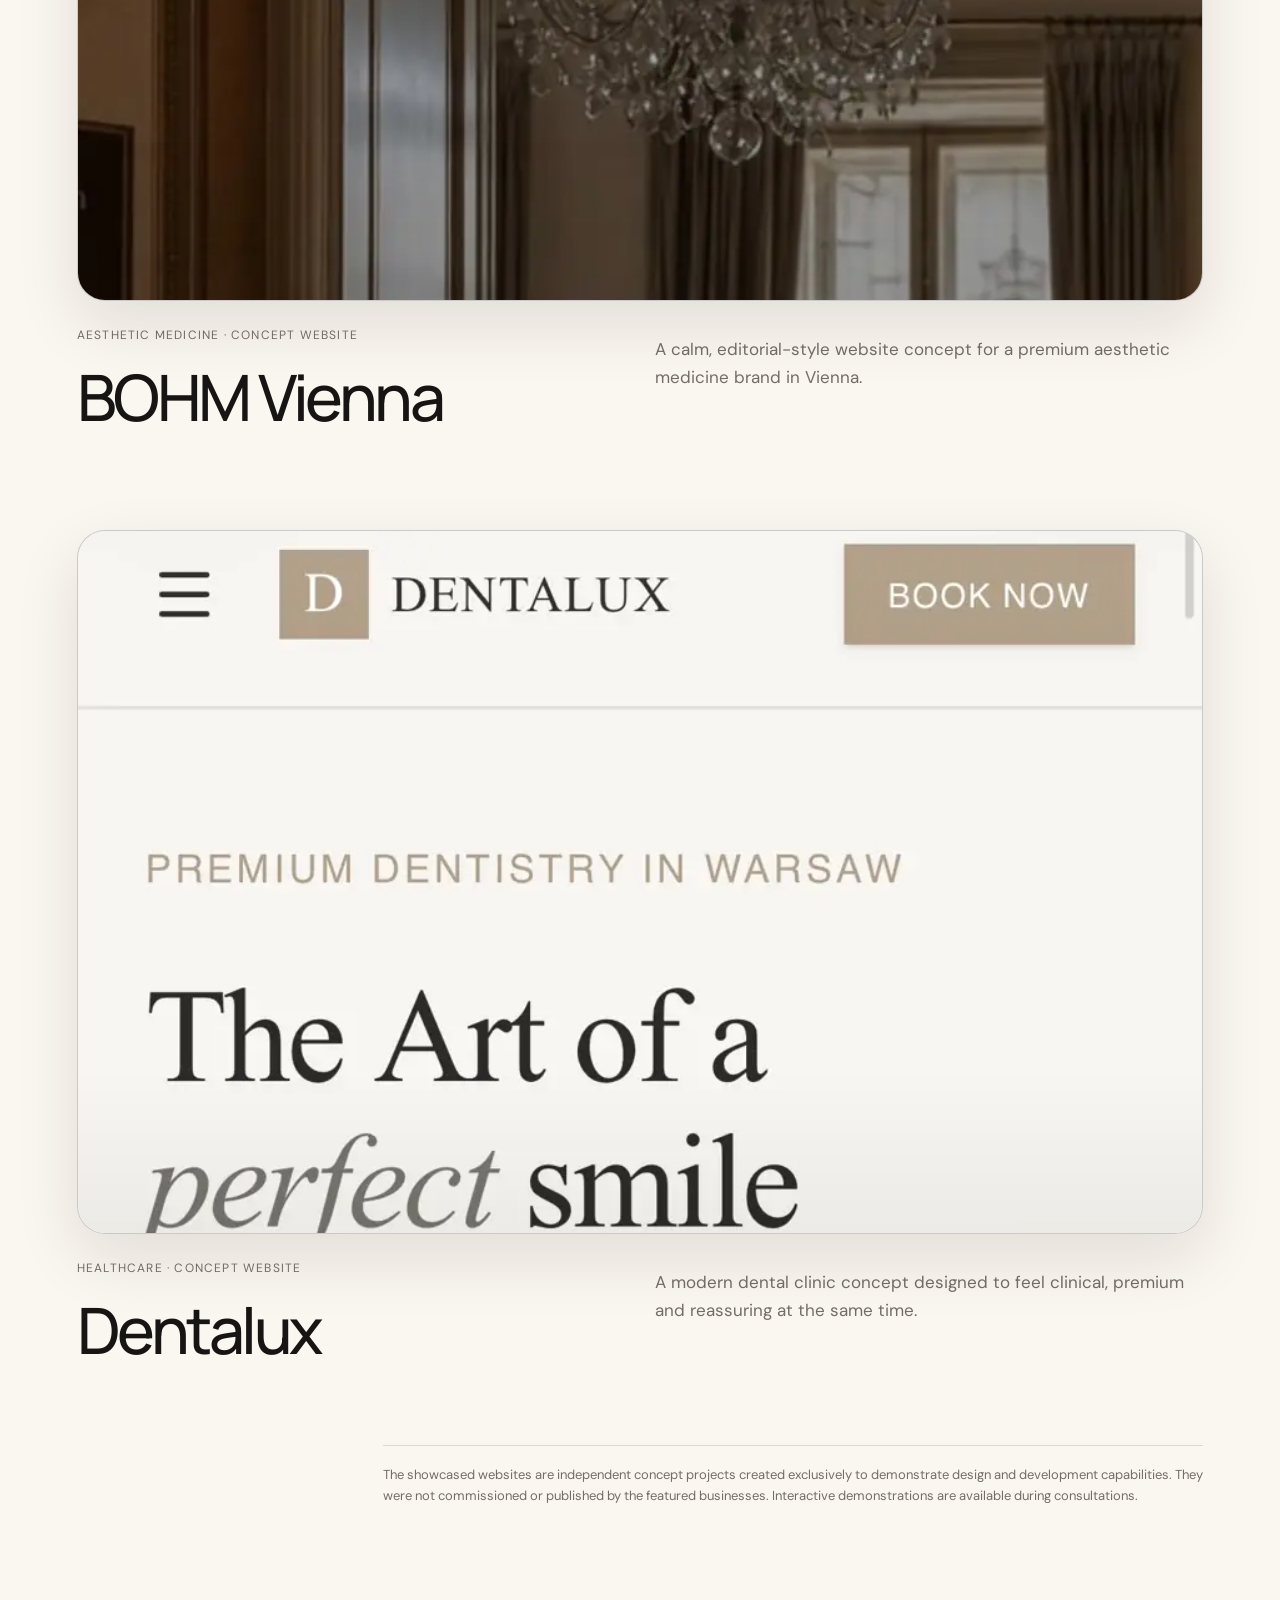
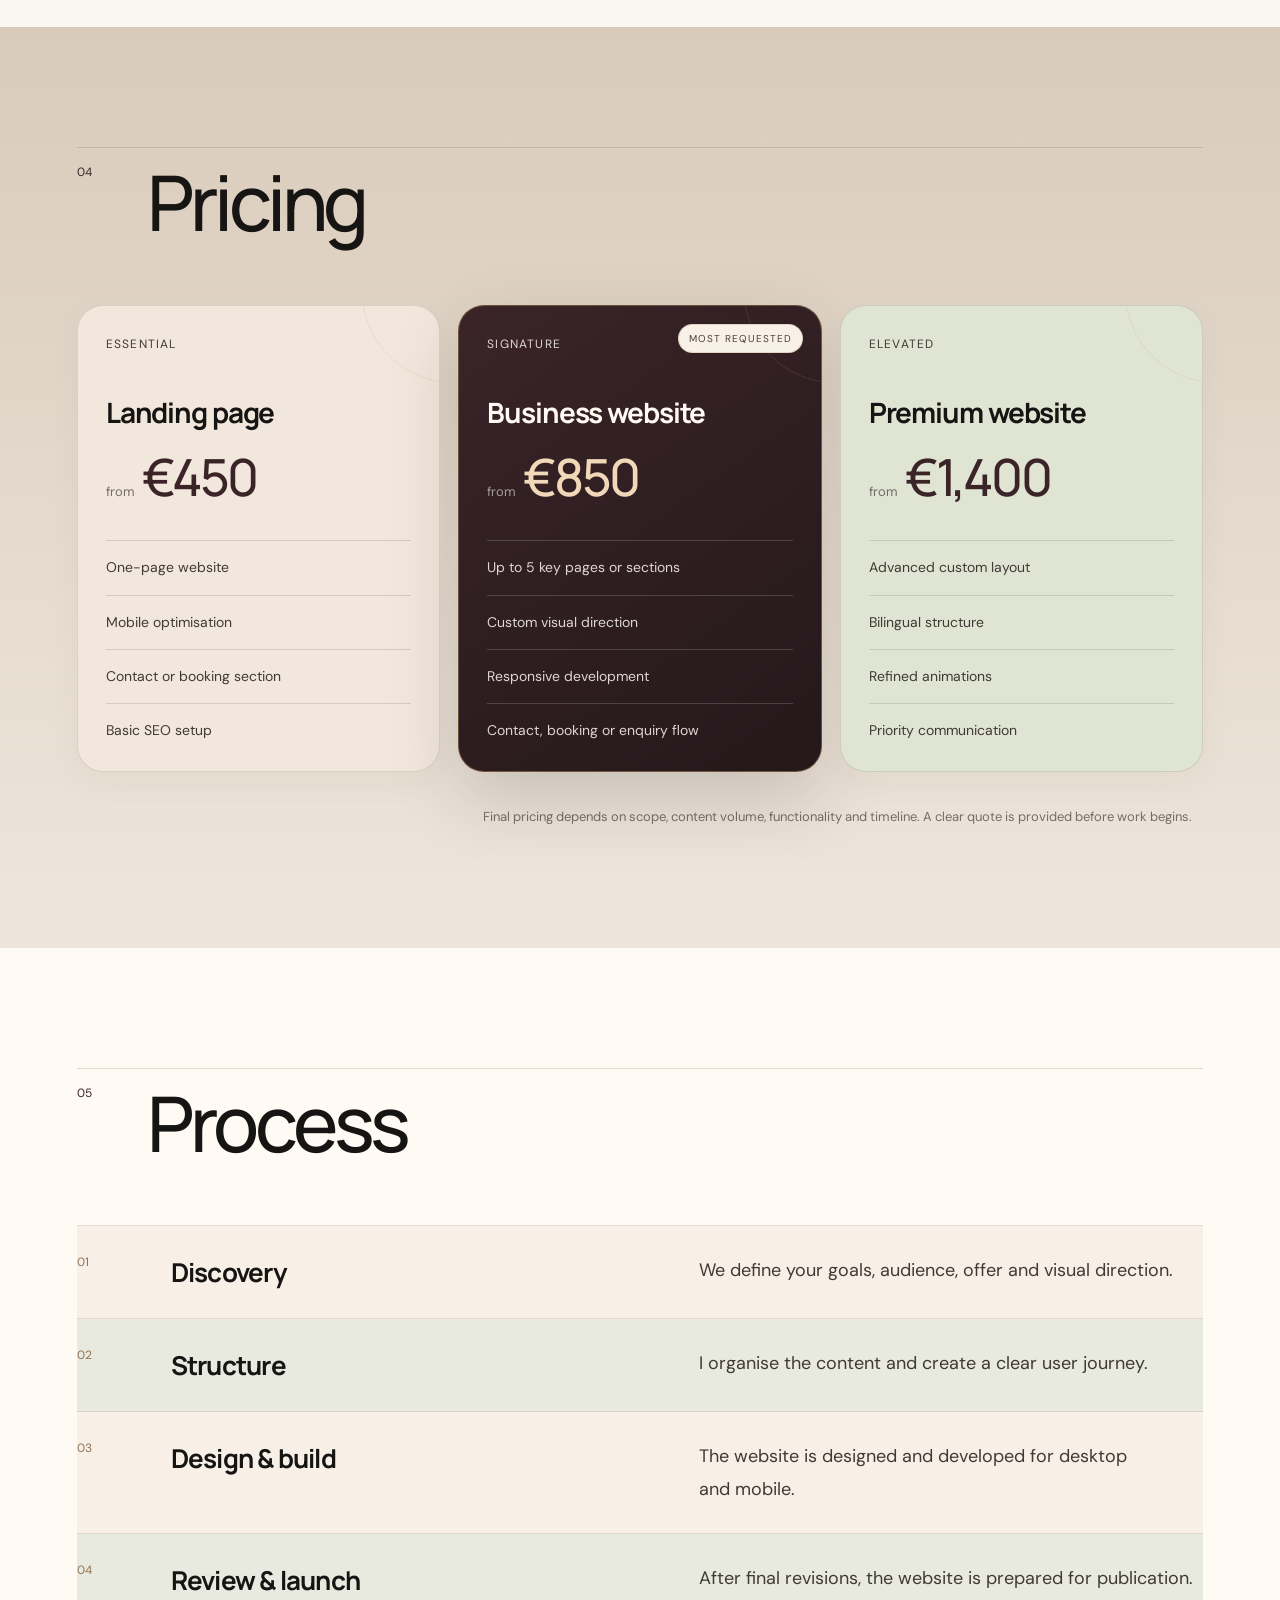
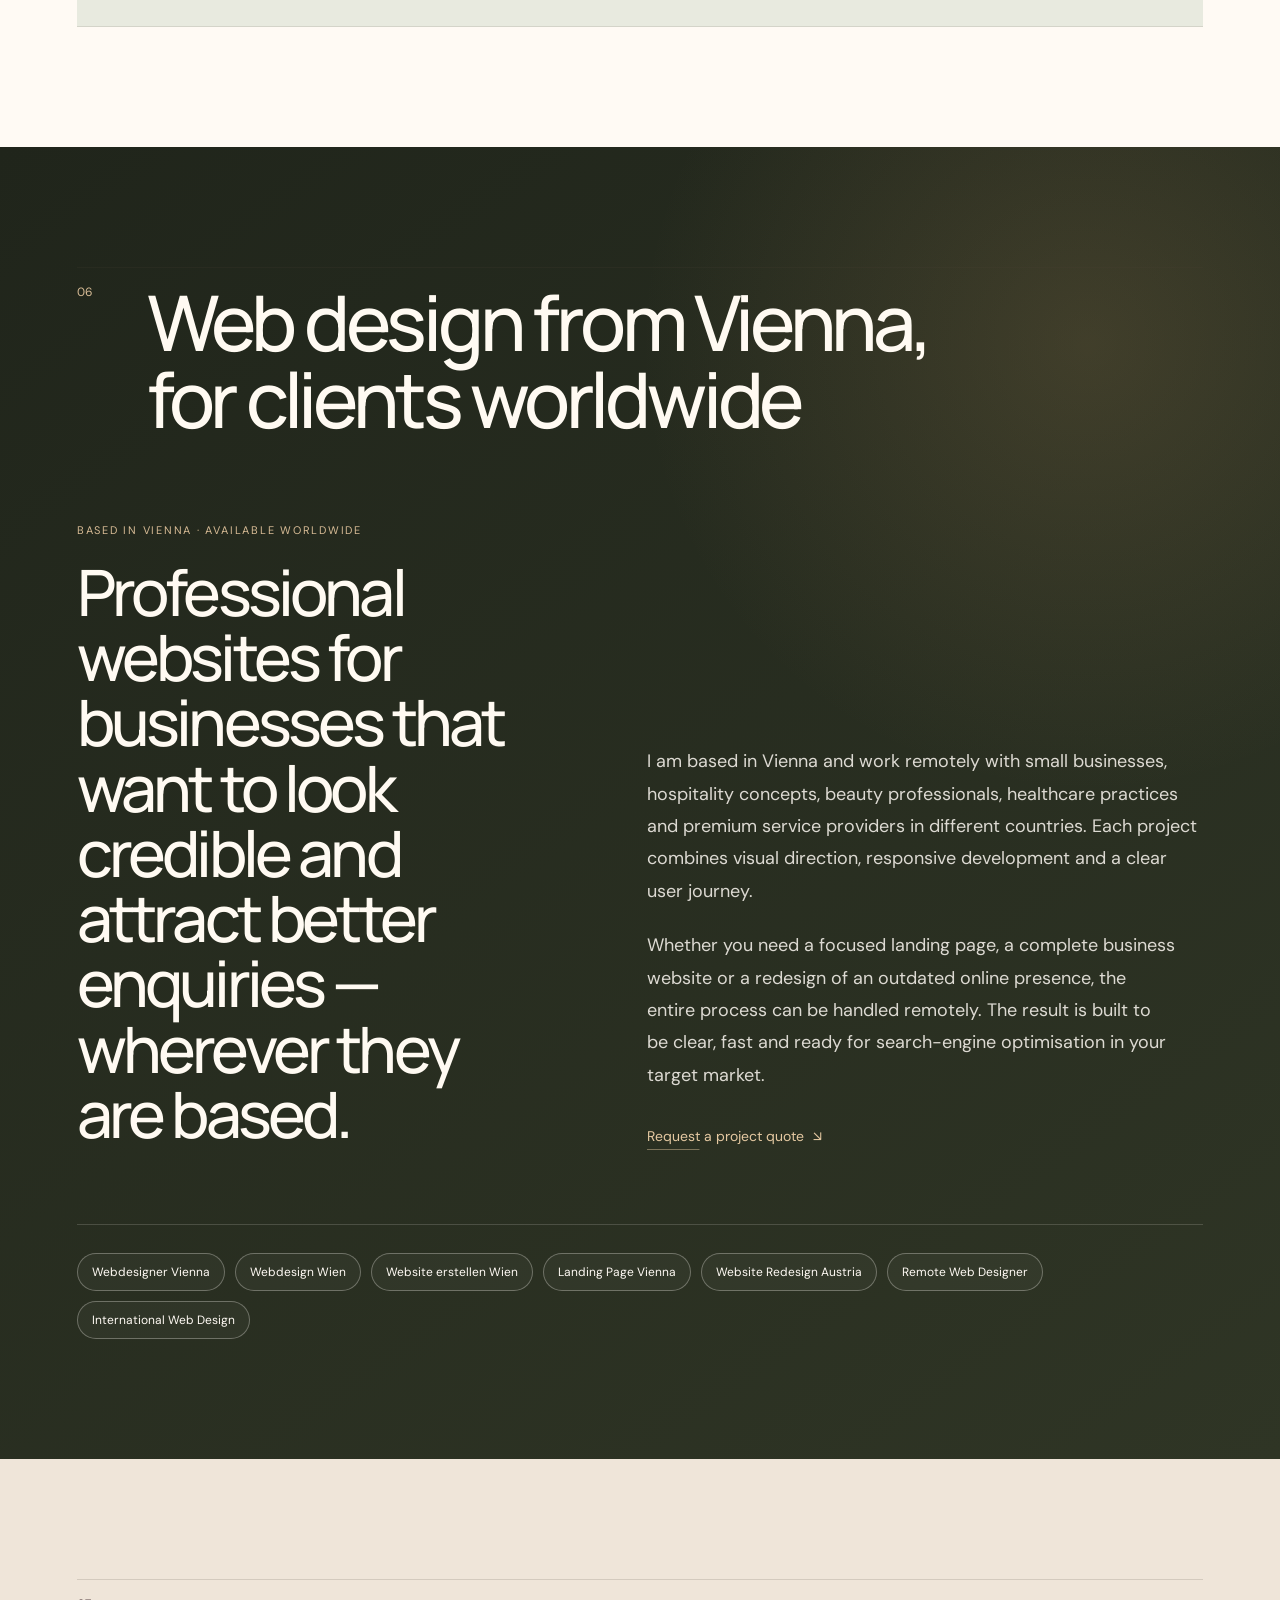
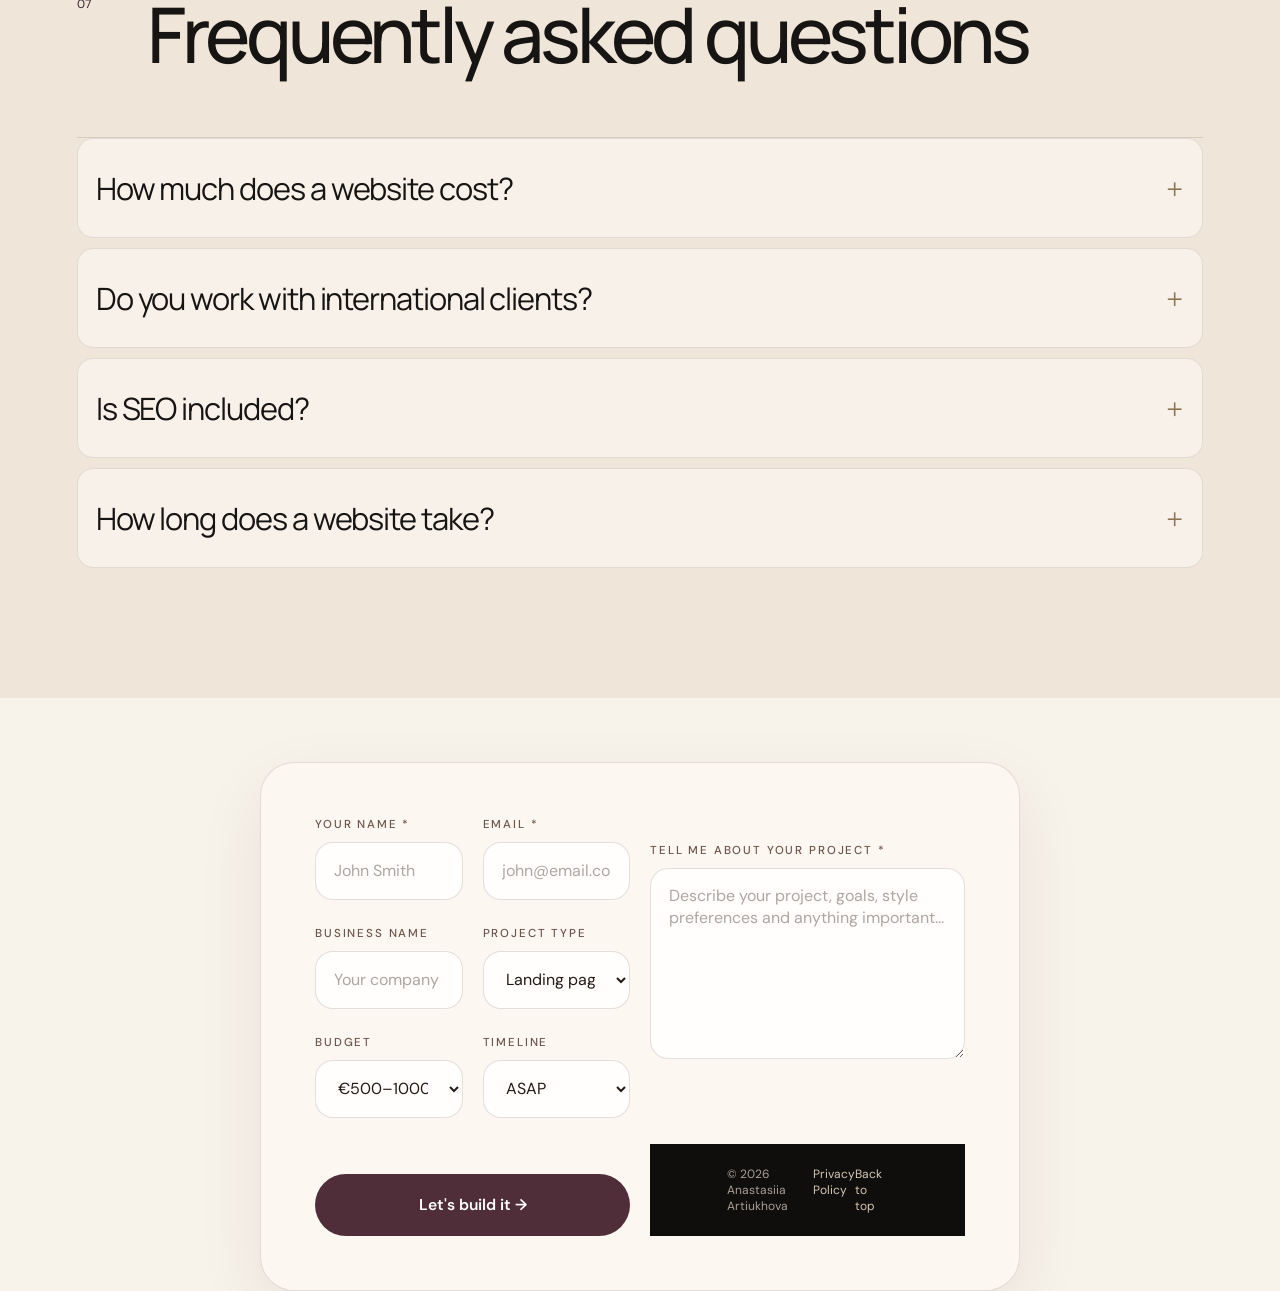
==== commit 848b0a2e: "Add Privacy Policy link to footer" ====
--- a/index.html
+++ b/index.html
@@ -491,6 +491,7 @@
 
   <footer>
     <span>© 2026 Anastasiia Artiukhova</span>
+    <a href="/privacy.html">Privacy Policy</a>
     <a href="#top" data-en="Back to top" data-de="Nach oben">Back to top</a>
   </footer>
 </div>
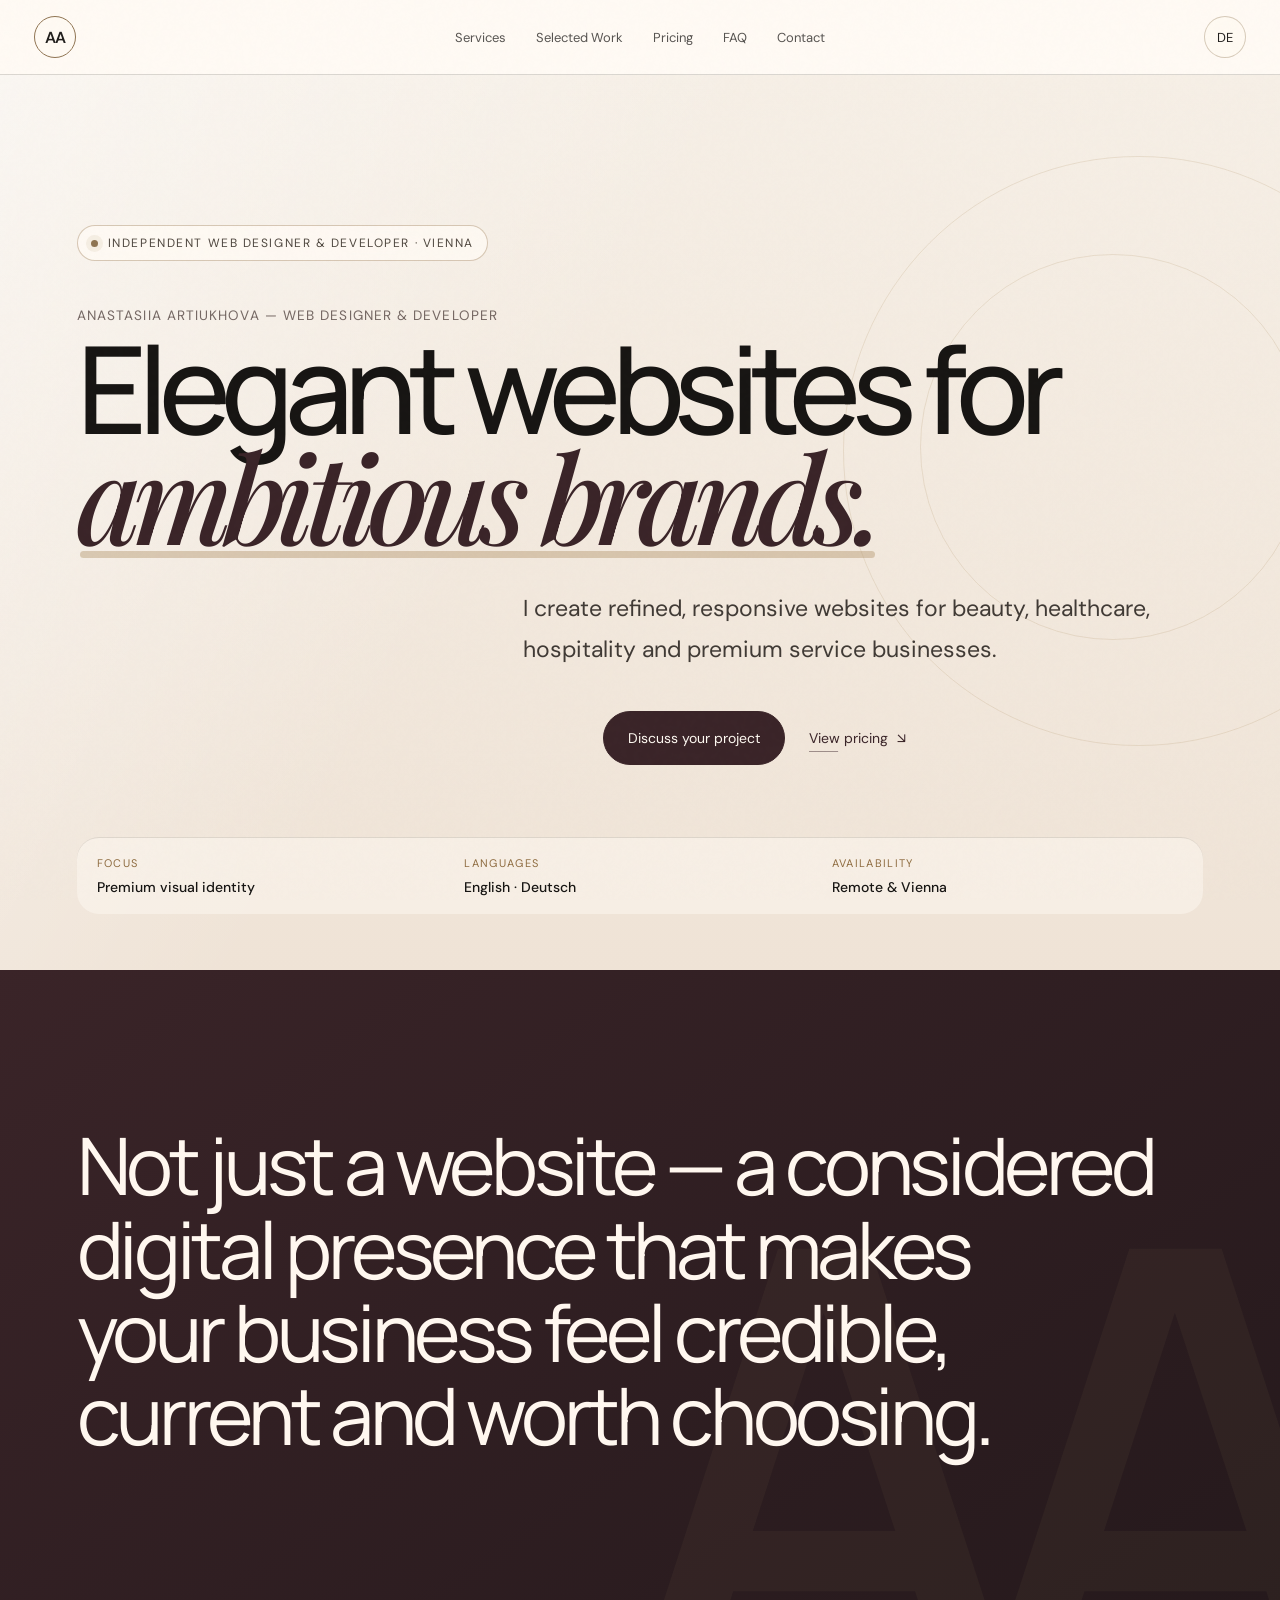
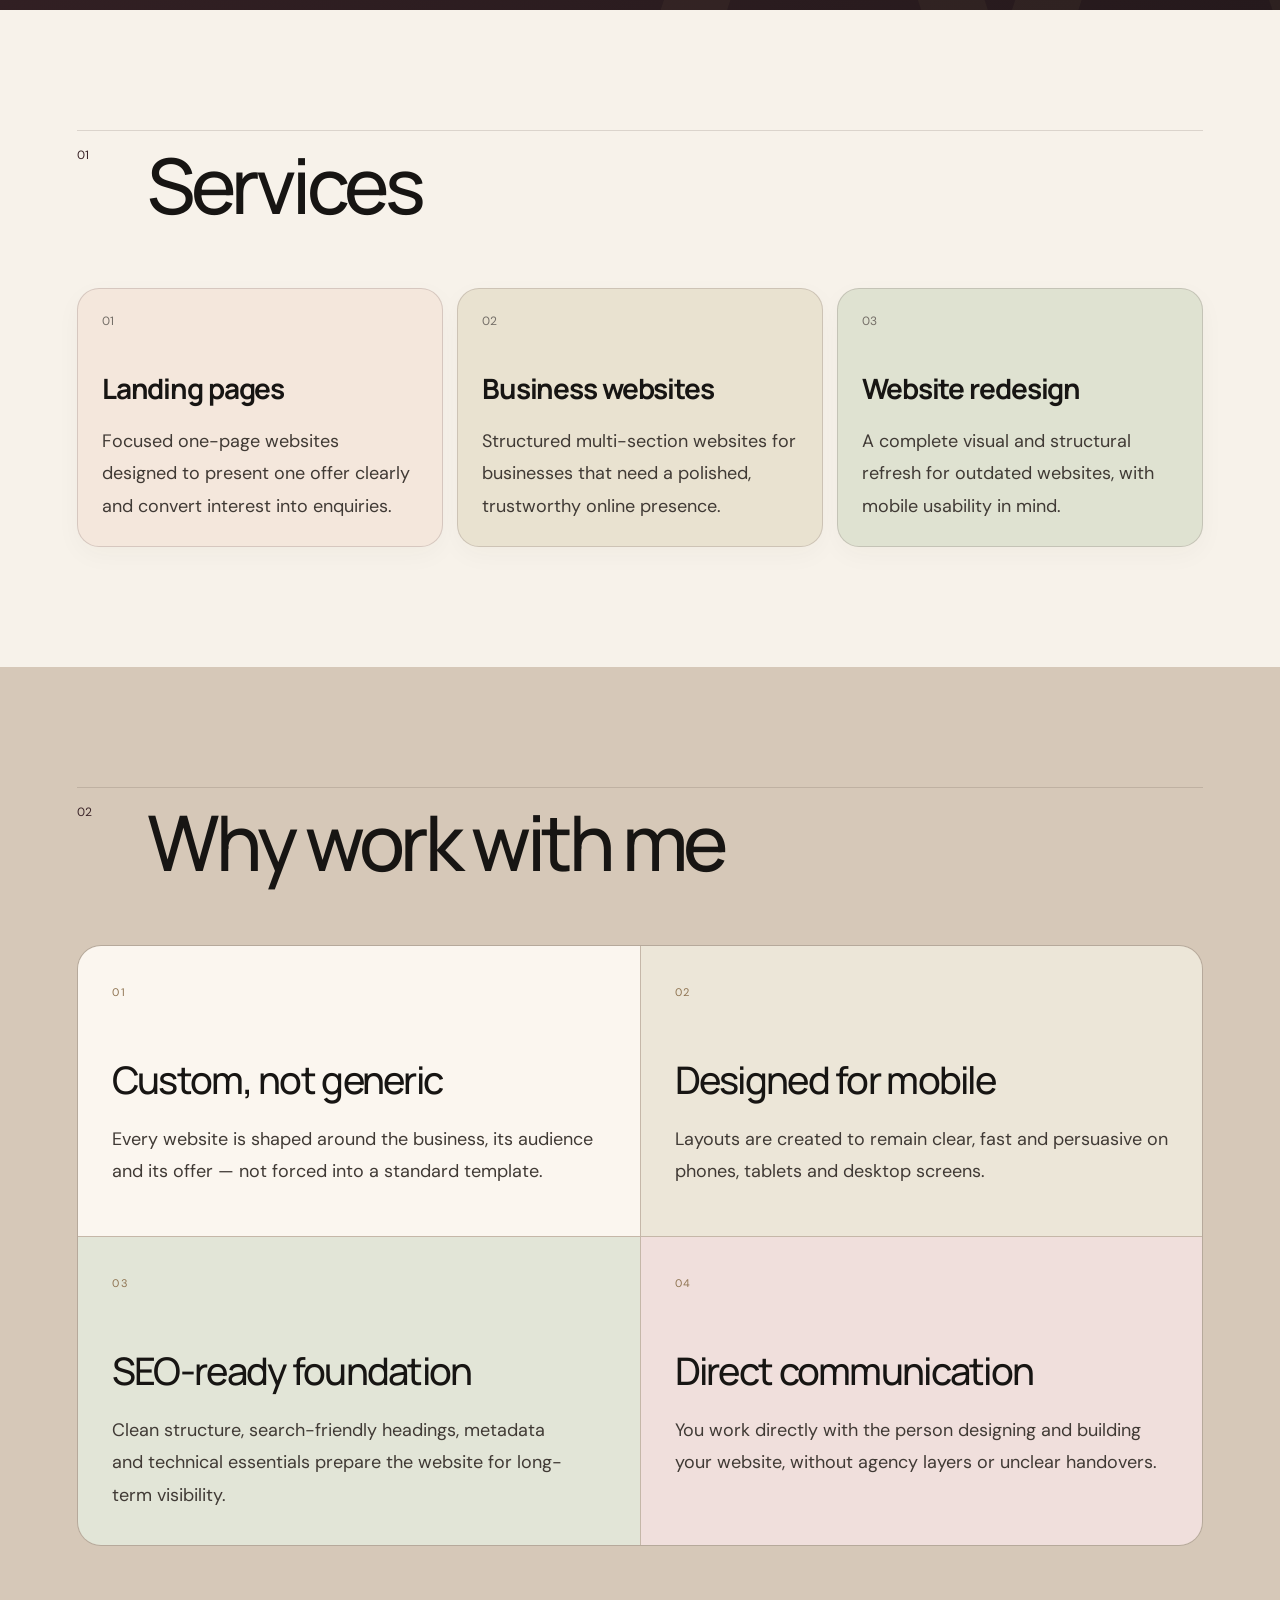
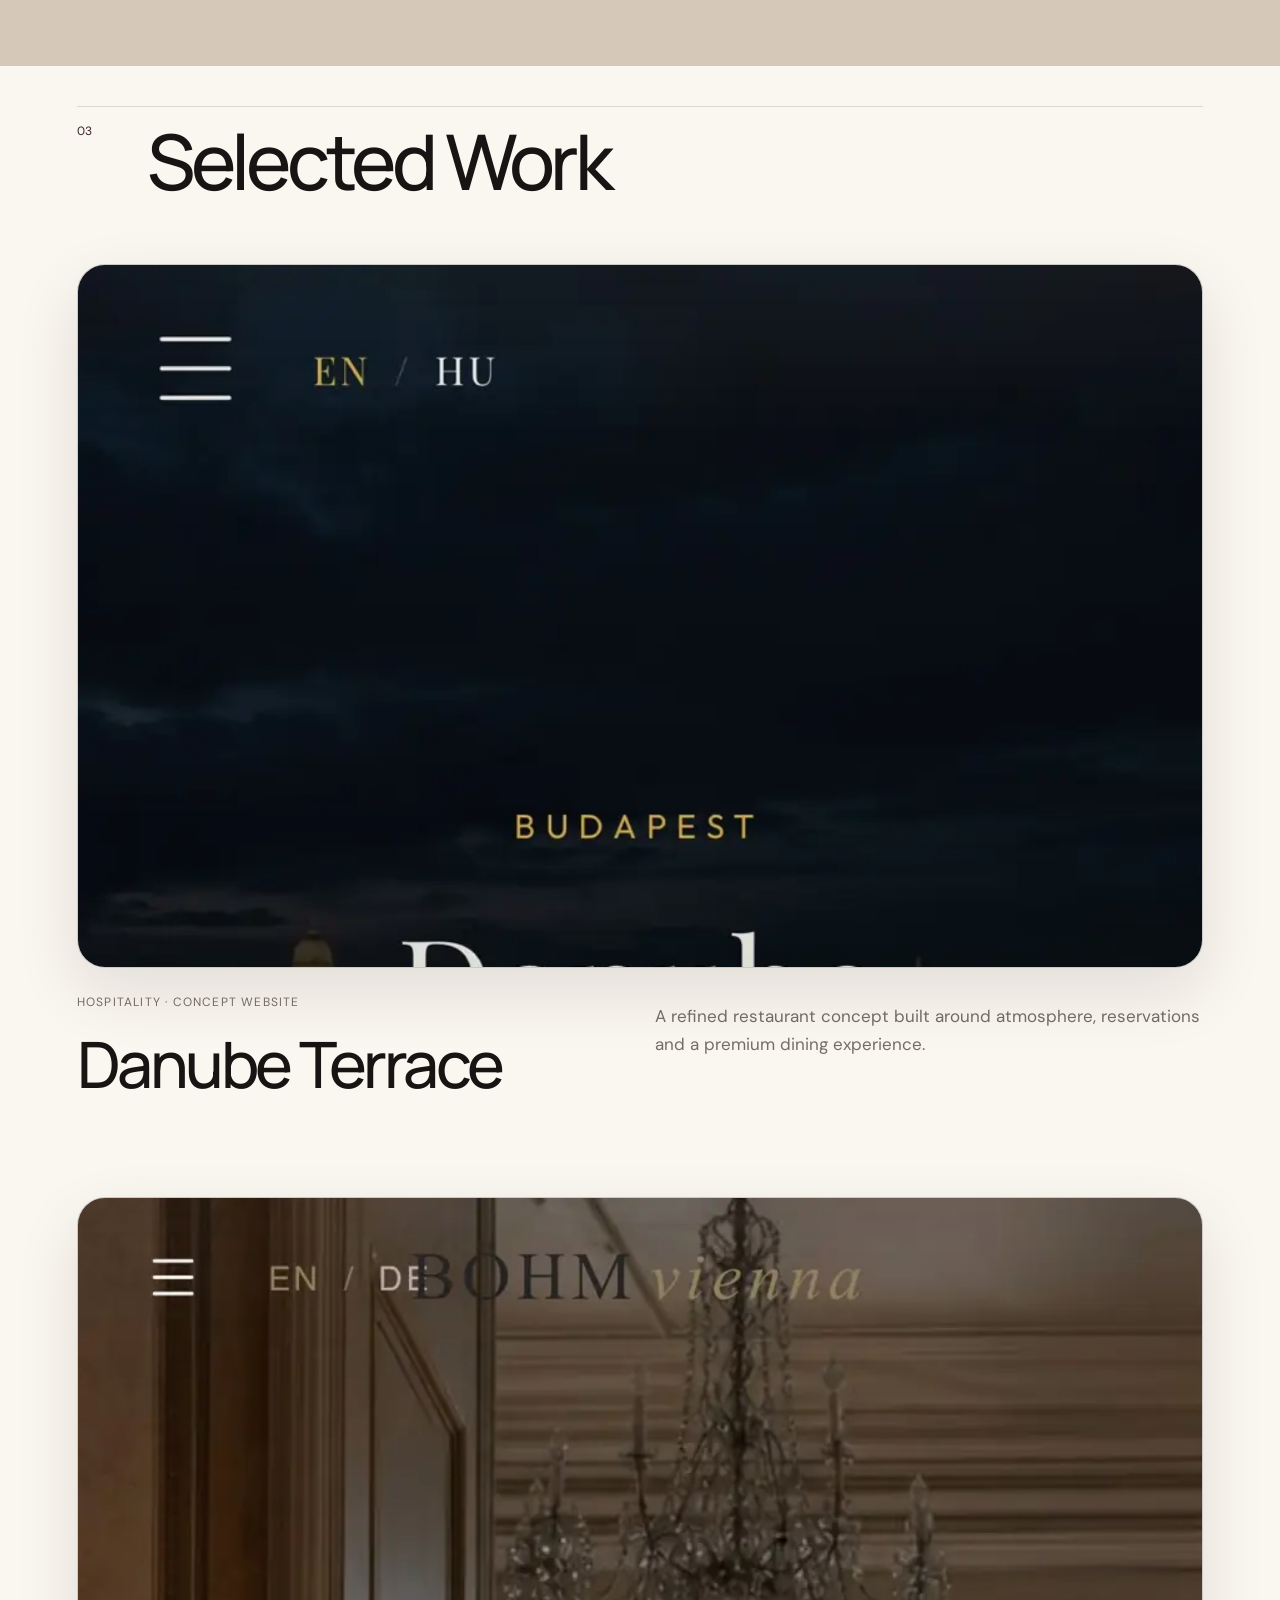
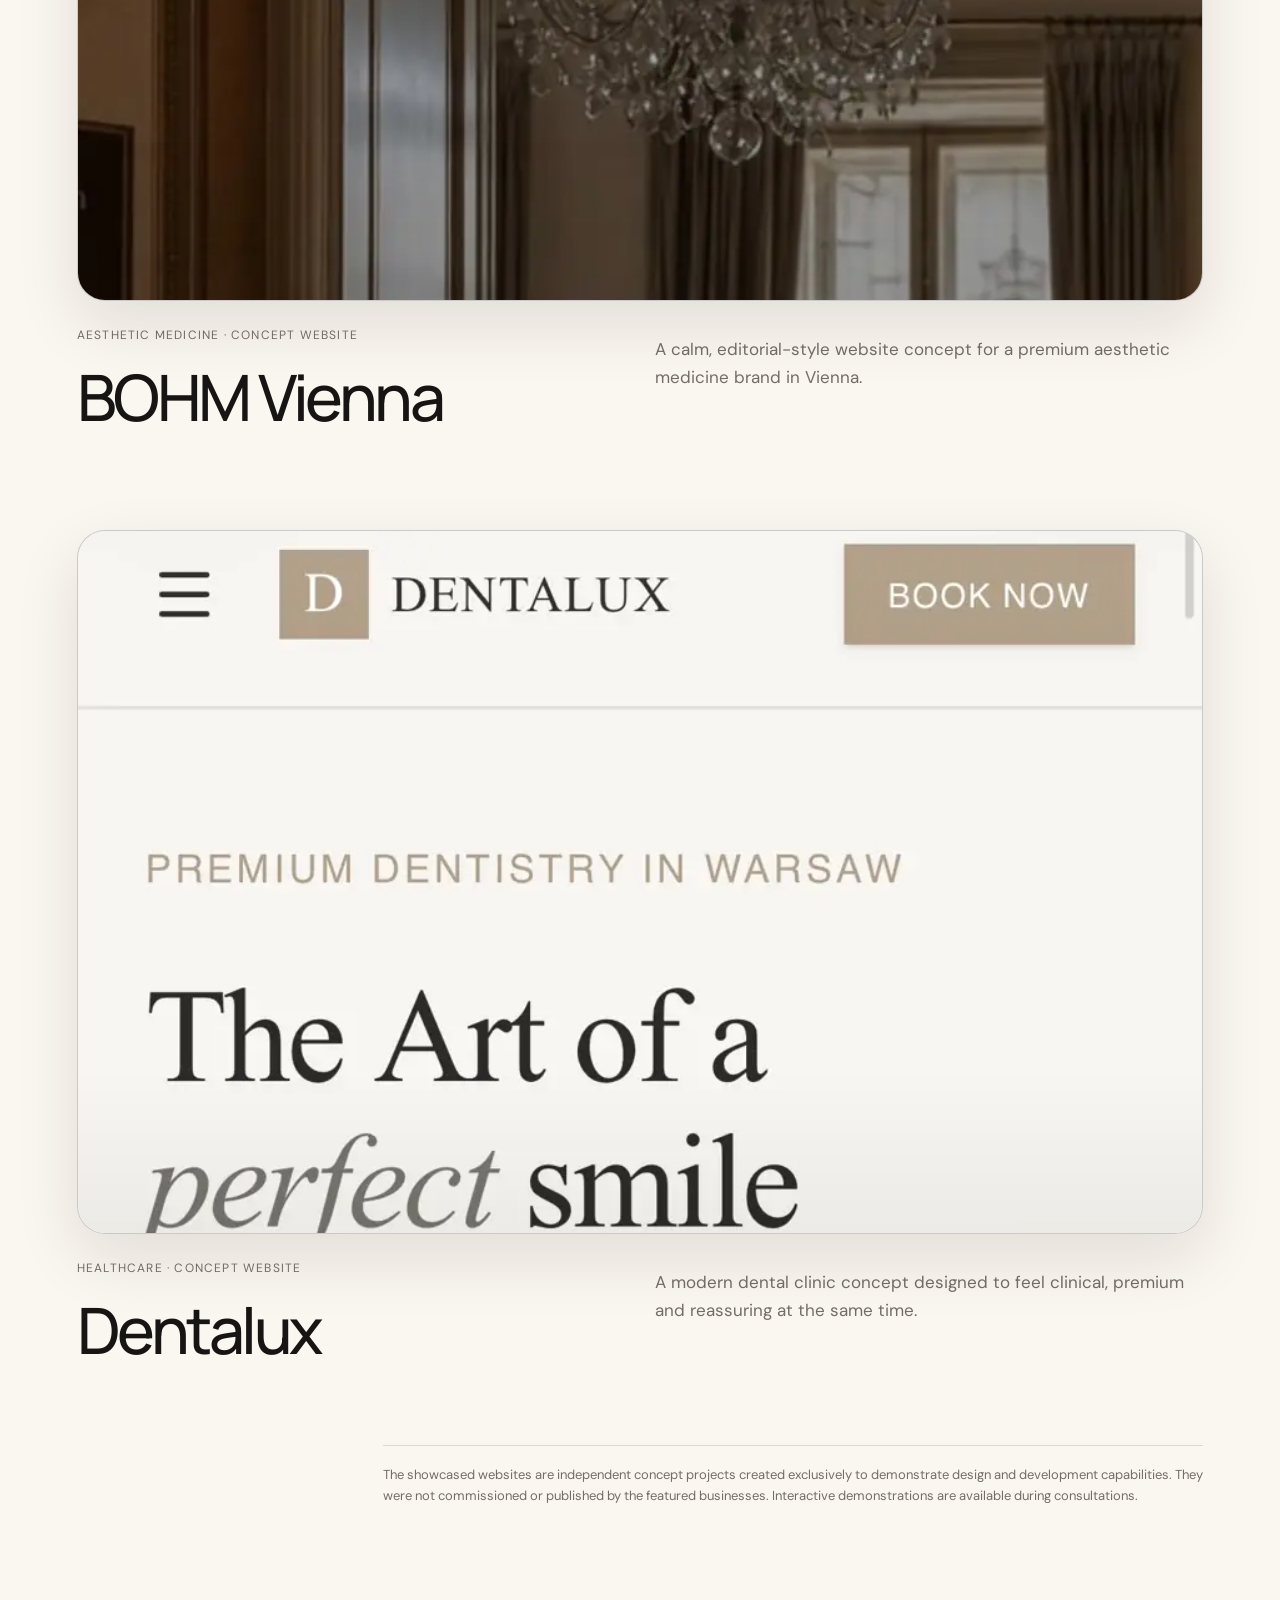
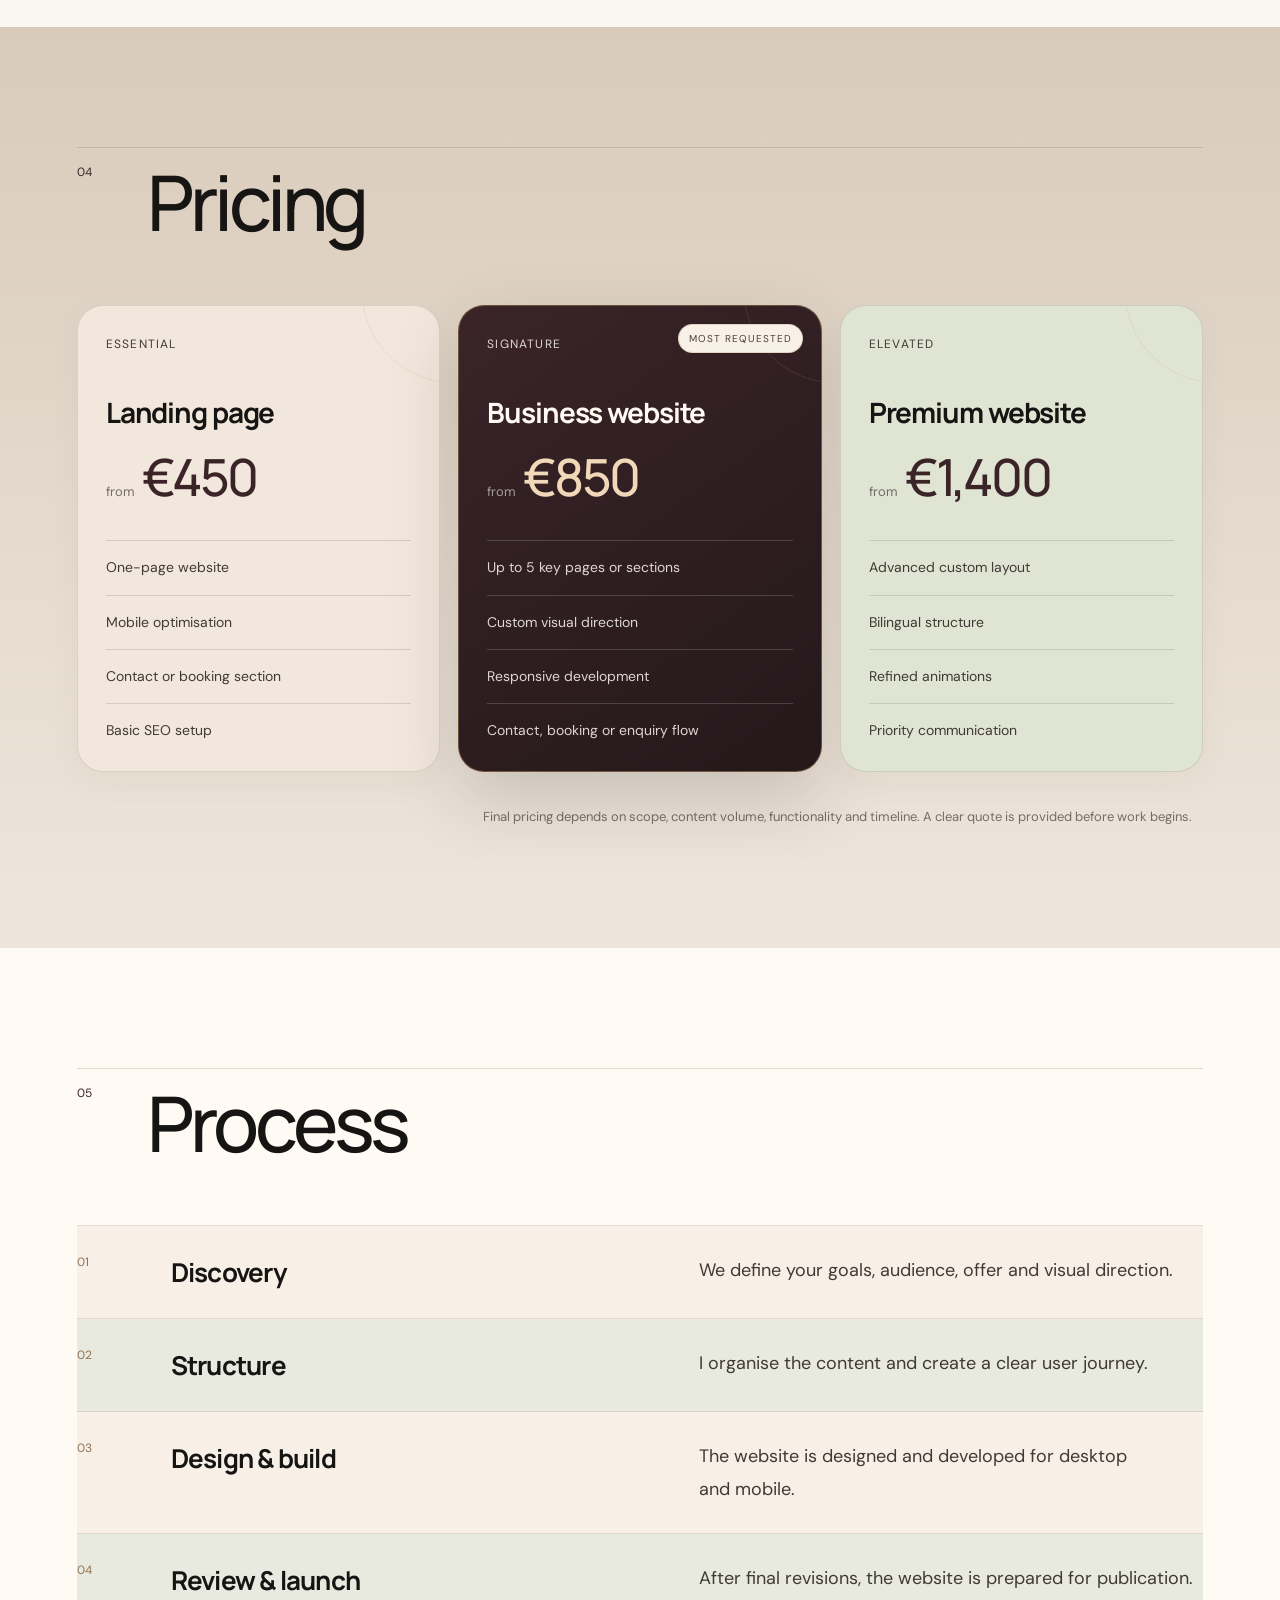
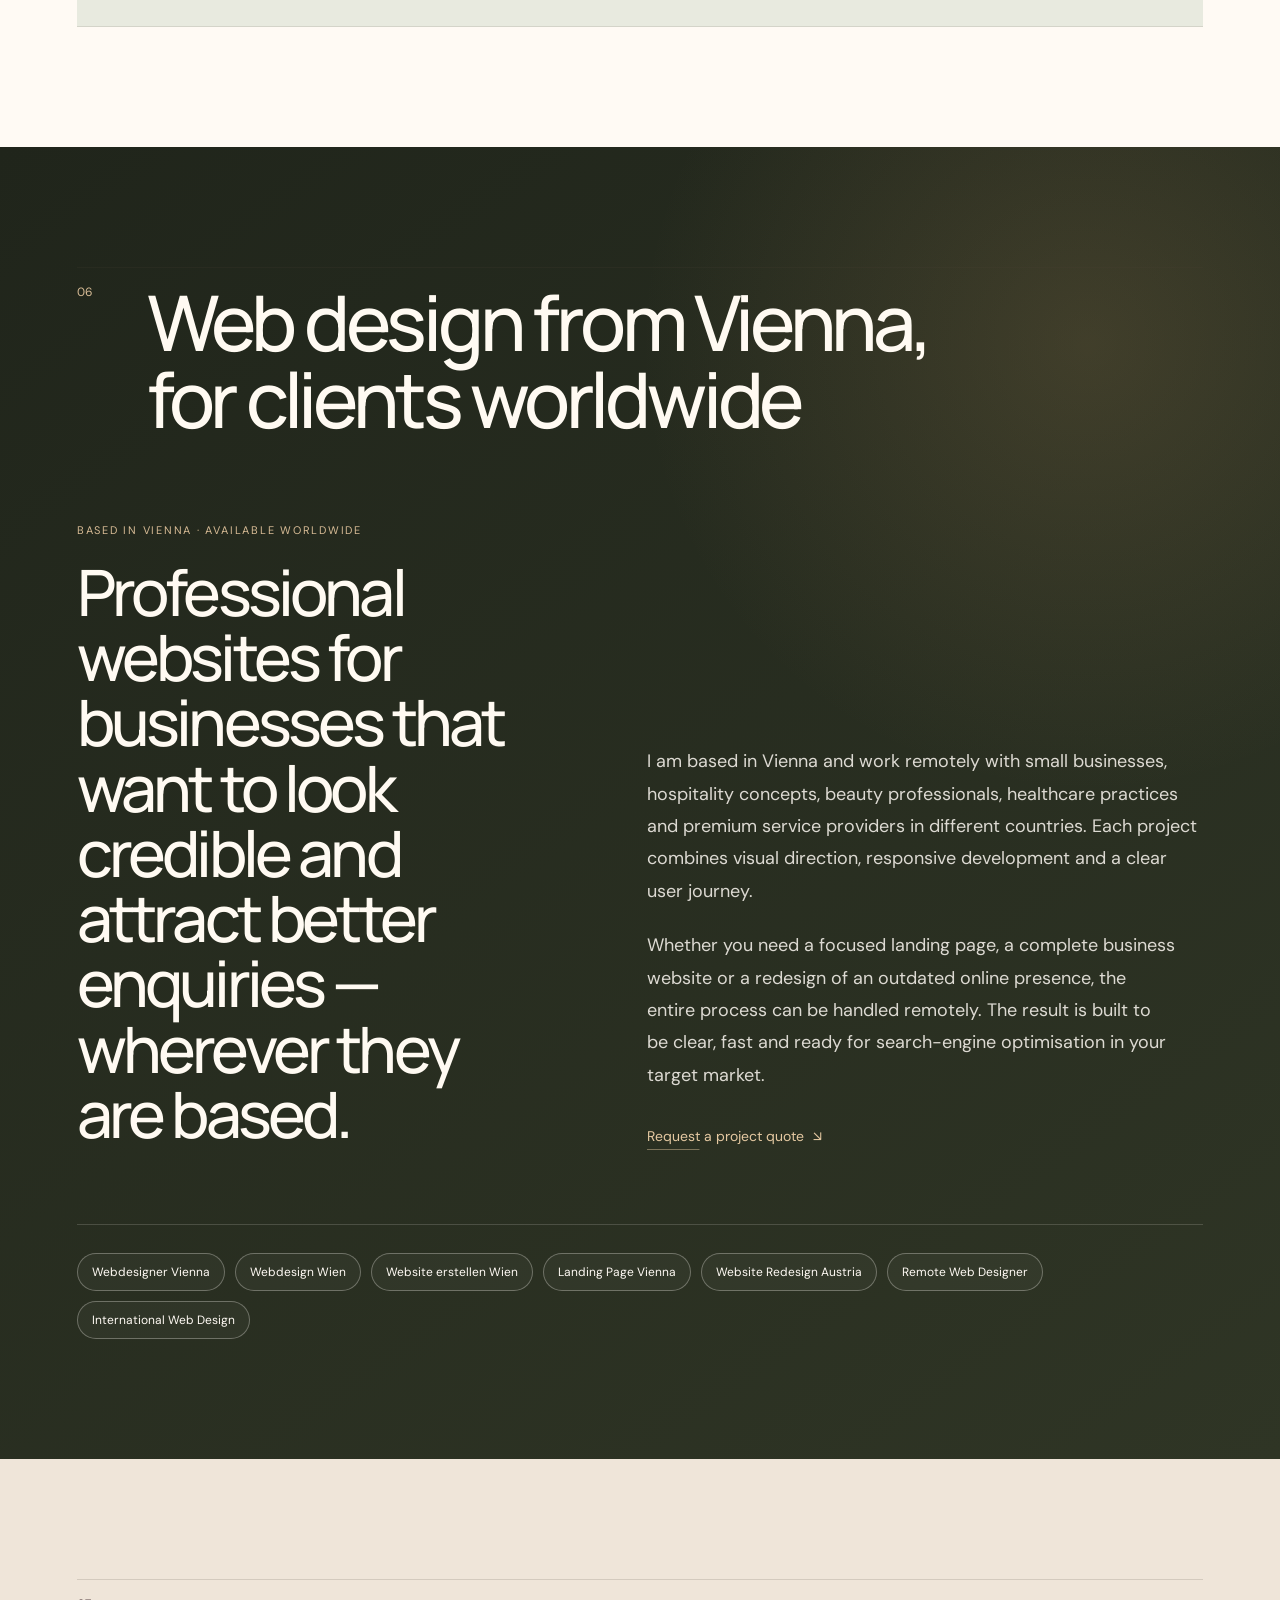
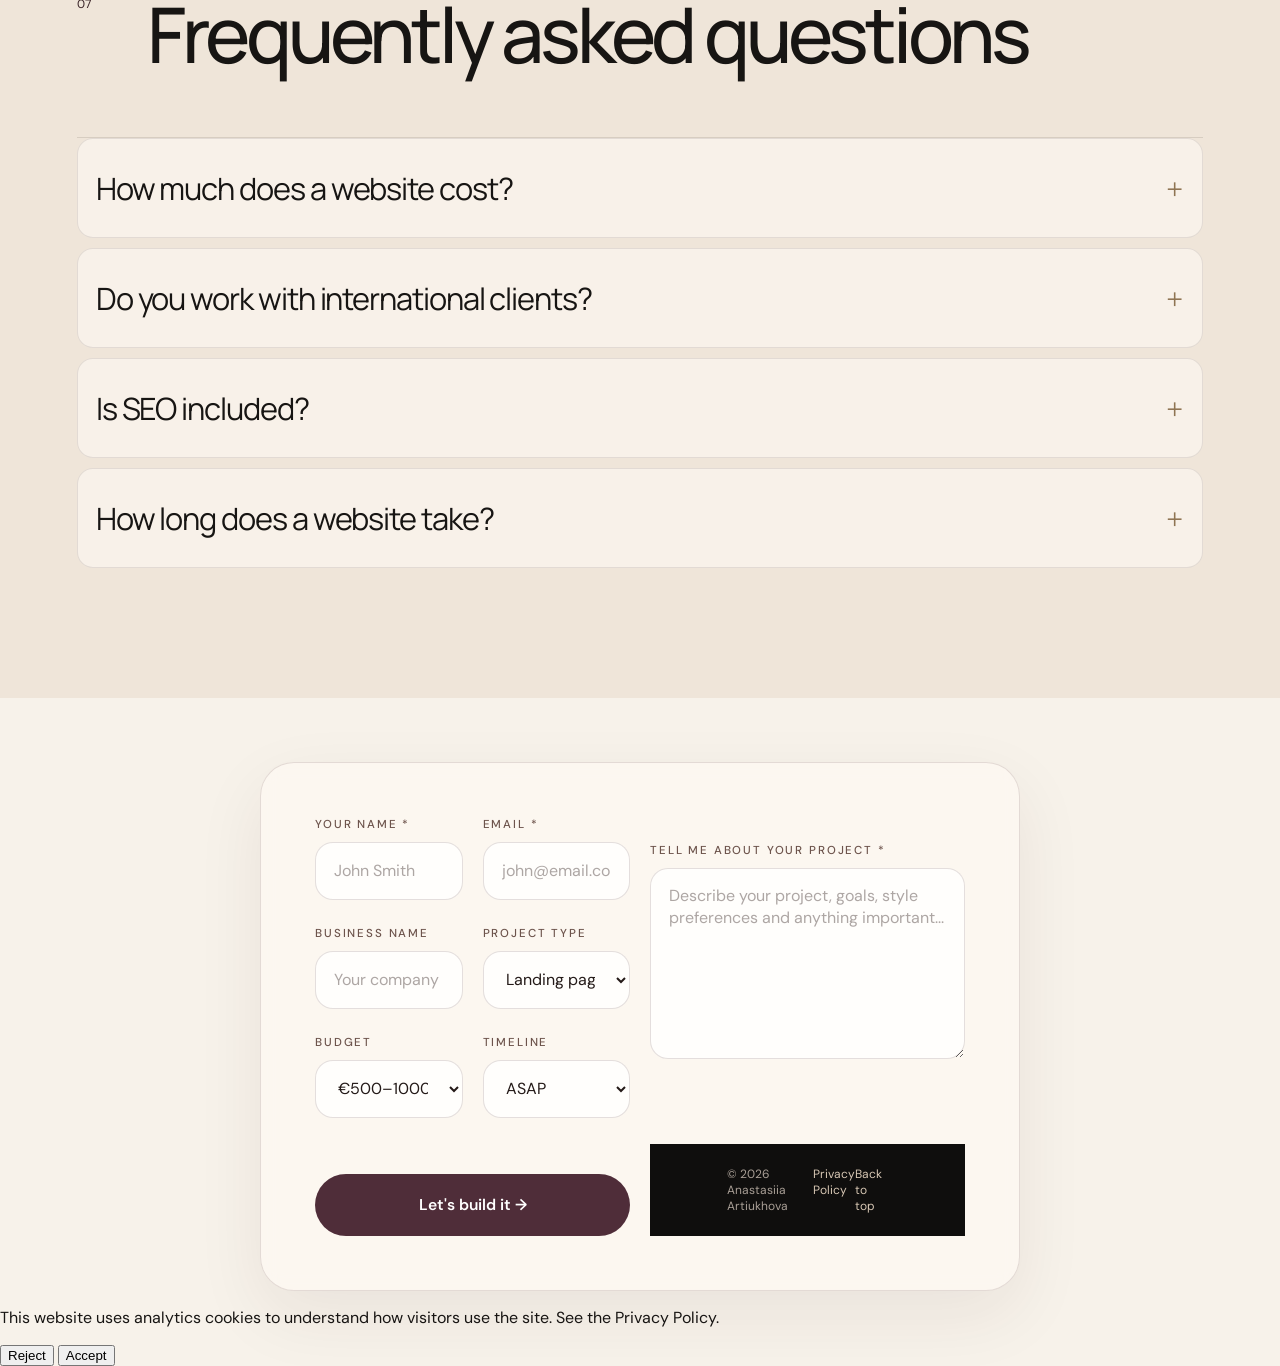
==== commit 281aceff: "Add cookie consent banner to index.html" ====
--- a/index.html
+++ b/index.html
@@ -25,15 +25,7 @@
 <meta name="twitter:title" content="Anastasiia Artiukhova — Web Designer & Developer">
 <meta name="twitter:description" content="Elegant websites for ambitious brands.">
 <meta name="twitter:image" content="https://anastasiiaartiukhova.com/BA34025C-BF08-43CE-8E19-75D06B09D9A5.png">
-  <!-- Google tag (gtag.js) -->
-<script async src="https://www.googletagmanager.com/gtag/js?id=G-DL6DNPFMEH"></script>
-<script>
-  window.dataLayer = window.dataLayer || [];
-  function gtag(){dataLayer.push(arguments);}
-  gtag('js', new Date());
-
-  gtag('config', 'G-DL6DNPFMEH');
-</script>
+  
   <script type="application/ld+json">
 {
   "@context": "https://schema.org",
@@ -495,6 +487,17 @@
     <a href="#top" data-en="Back to top" data-de="Nach oben">Back to top</a>
   </footer>
 </div>
+  <div class="cookie-banner" id="cookie-banner">
+  <p>
+    This website uses analytics cookies to understand how visitors use the site.
+    See the <a href="/privacy.html">Privacy Policy</a>.
+  </p>
+
+  <div class="cookie-actions">
+    <button type="button" id="cookie-reject">Reject</button>
+    <button type="button" id="cookie-accept">Accept</button>
+  </div>
+</div>
 <script src="script.js"></script>
 </body>
 </html>
